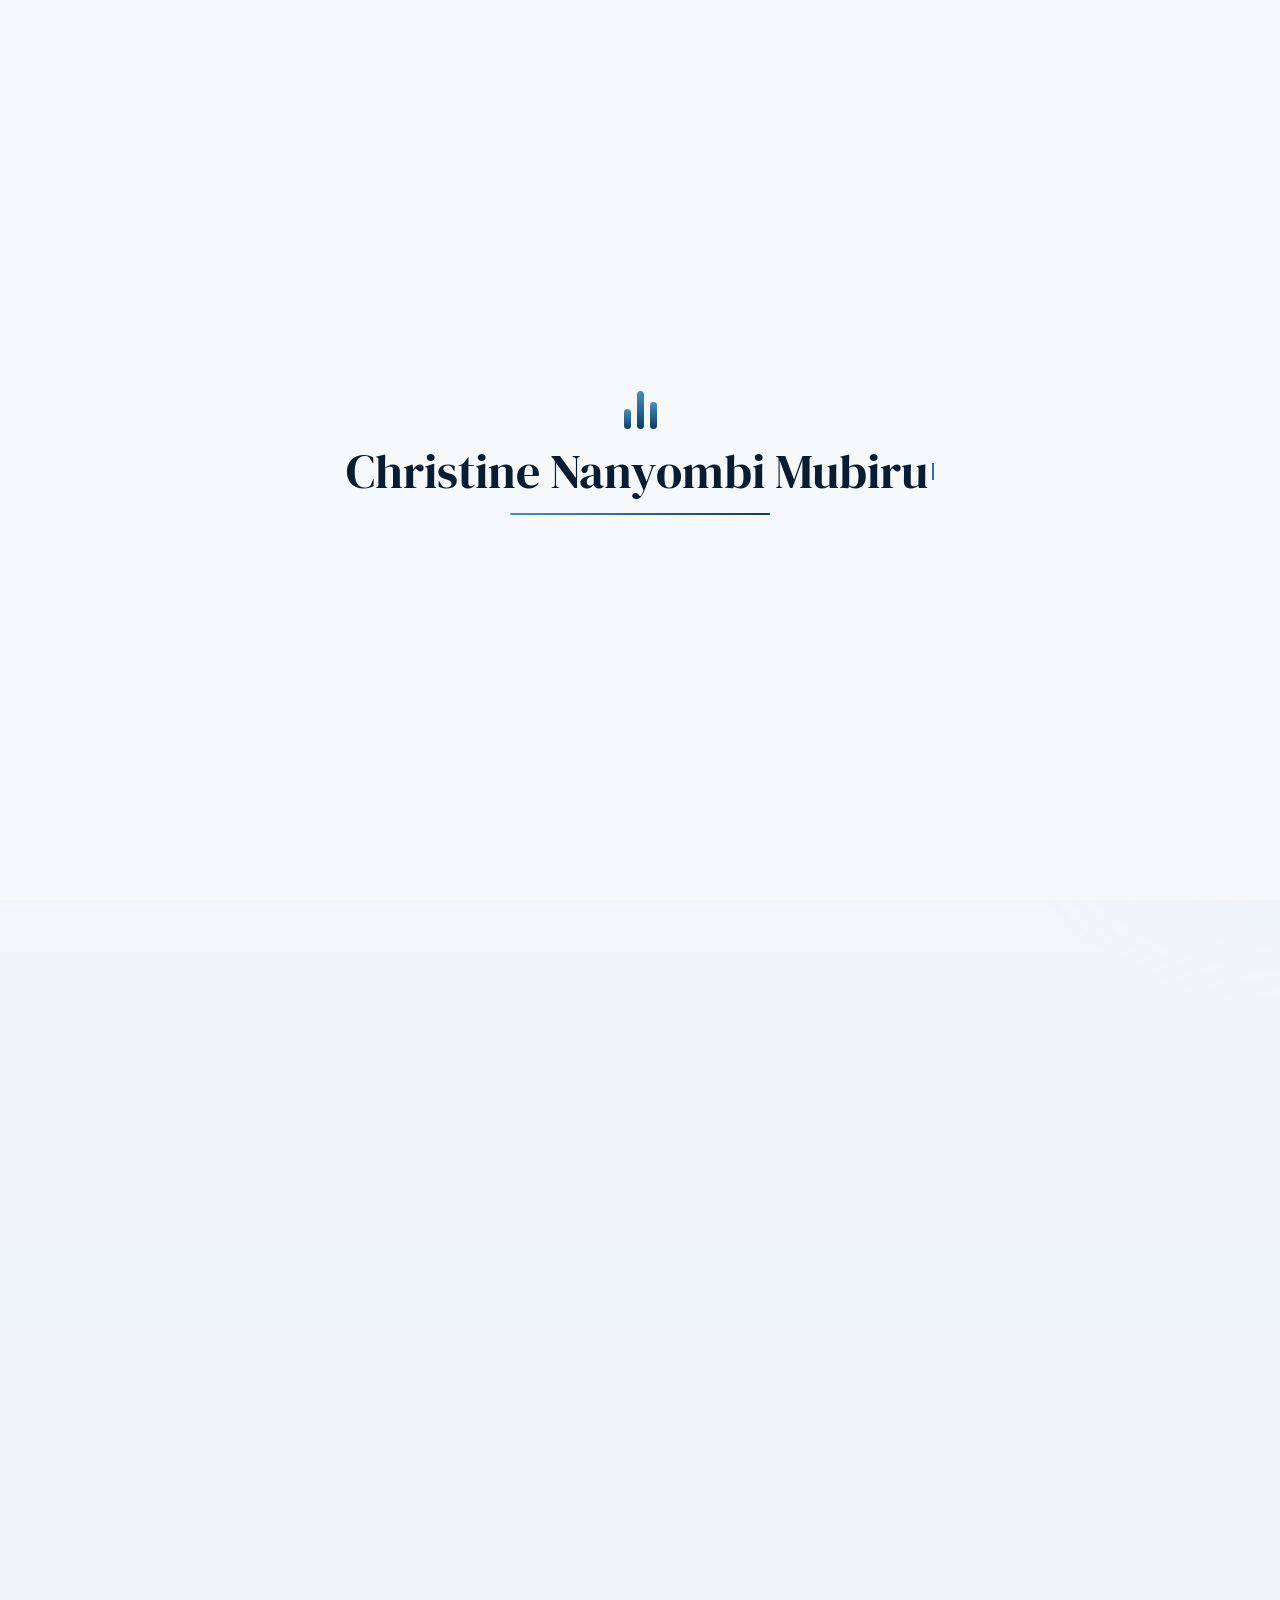
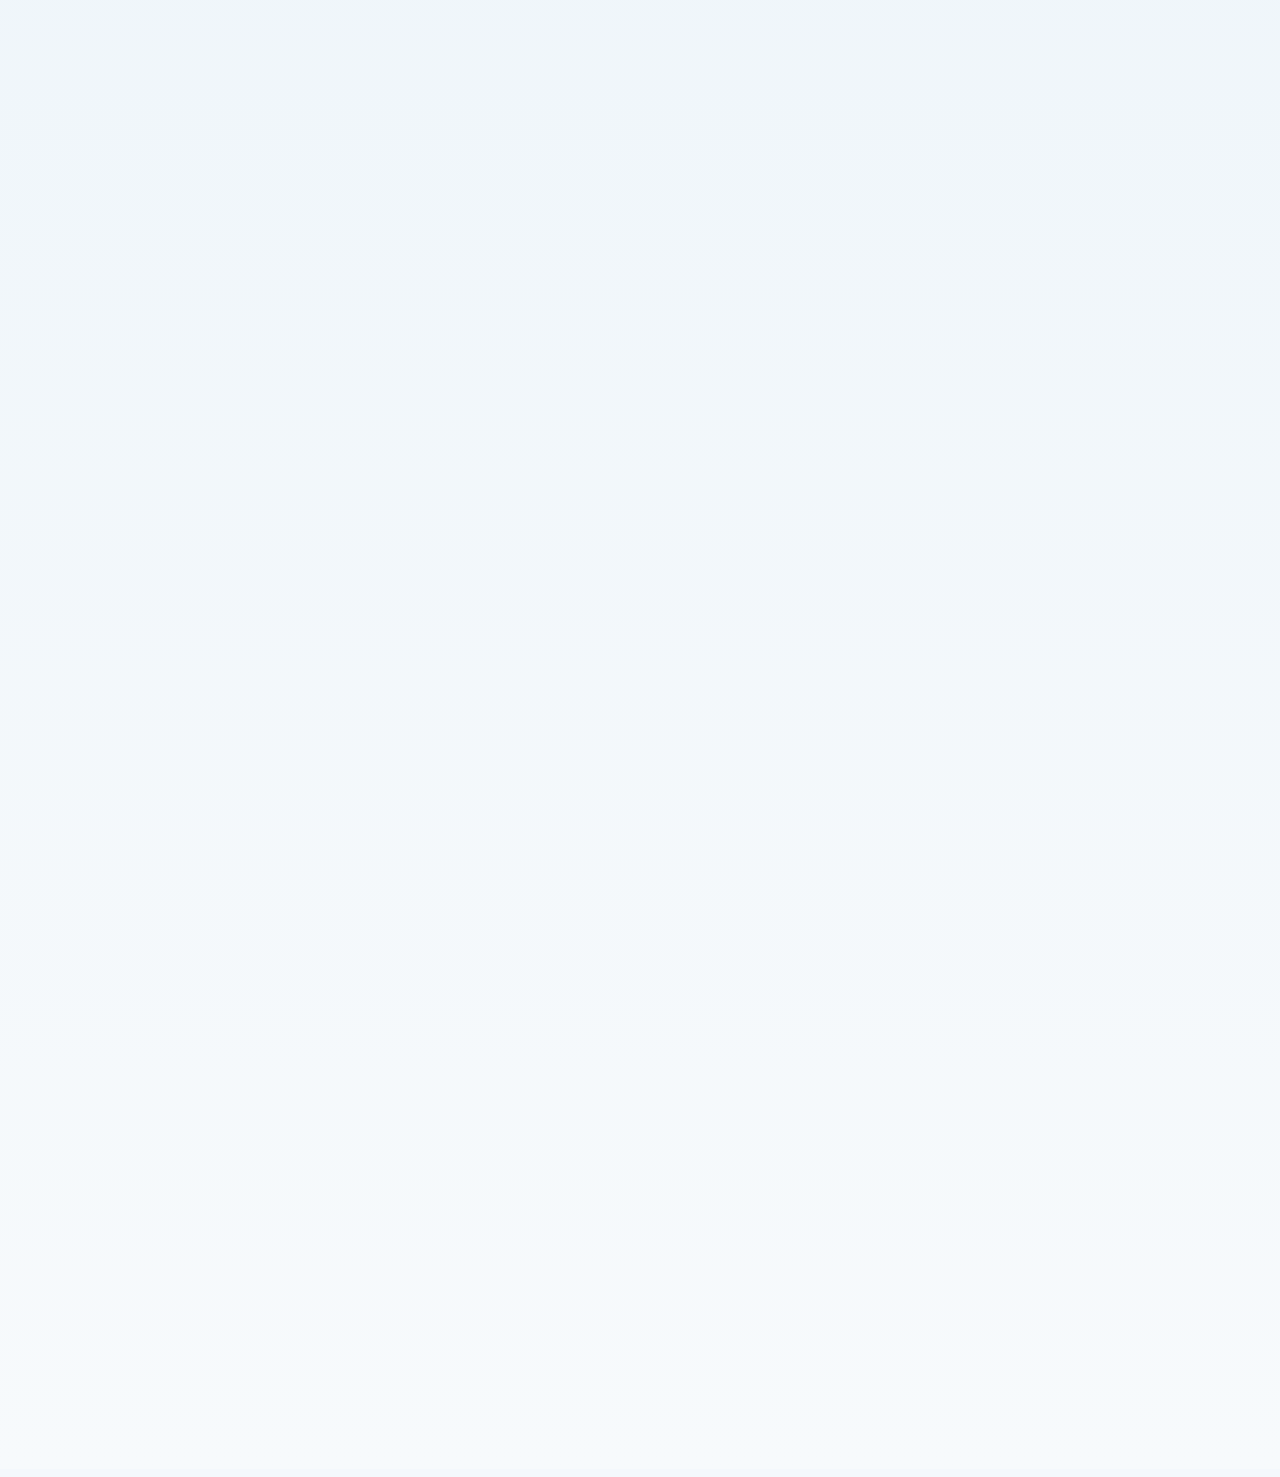
==== index.html @ cd1eda7f "Add complete LinkedIn experience history" ====
<!DOCTYPE html>
<html lang="en">
<head>
  <meta charset="UTF-8" />
  <meta name="viewport" content="width=device-width, initial-scale=1.0, viewport-fit=cover" />
  <meta name="theme-color" content="#f4f8fc" />
  <meta name="description" content="Digital profile for Christine Nanyombi Mubiru, Chief Human Resources Officer at Makerere University Business School." />
  <title>Christine Nanyombi Mubiru</title>
  <link rel="preconnect" href="https://fonts.googleapis.com">
  <link rel="preconnect" href="https://fonts.gstatic.com" crossorigin>
  <link href="https://fonts.googleapis.com/css2?family=DM+Serif+Display&family=Inter:wght@400;500;600;700;800&display=swap" rel="stylesheet">
  <link rel="stylesheet" href="https://cdnjs.cloudflare.com/ajax/libs/font-awesome/6.7.2/css/all.min.css" />
  <link rel="stylesheet" href="styles.css" />
  <link rel="stylesheet" href="footer.css" />
</head>
<body>
  <div id="app-loader" class="app-loader" aria-live="polite" aria-label="Loading Christine's profile">
    <div class="loader-mark" aria-hidden="true"><span></span><span></span><span></span></div>
    <div class="loader-name-row">
      <p id="typed-name" class="loader-name"></p>
      <span class="loader-cursor"></span>
    </div>
    <div class="loader-line"></div>
  </div>

  <div class="ambient ambient-one"></div>
  <div class="ambient ambient-two"></div>

  <main id="main-content" class="profile-shell is-hidden">
    <section class="panel hero-panel reveal">
      <div class="institution-top">
        <img src="Mubs-logo.png" alt="Makerere University Business School logo" class="mubs-logo hero-logo" />
        <div>
          <span>Makerere University Business School</span>
          <small>Human Resource Directorate</small>
        </div>
      </div>

      <div class="photo-box" aria-label="Profile photo placeholder">
        <div class="photo-inner">CNM</div>
      </div>

      <div class="hero-copy">
        <h1>Christine Nanyombi Mubiru</h1>
        <p class="hero-role">Chief Human Resources Officer</p>
        <p class="hero-org">Makerere University Business School · Nakawa, Kampala</p>
      </div>

      <div class="hero-actions" aria-label="Primary profile actions">
        <a class="primary-action" href="tel:+256700806036">
          <i class="fa-solid fa-phone"></i><span>Call</span>
        </a>
        <button class="primary-action save-action" id="save-contact" type="button">
          <i class="fa-solid fa-address-card"></i><span>Save Contact</span>
        </button>
        <a class="primary-action whatsapp-action" href="#" data-whatsapp target="_blank" rel="noopener">
          <i class="fa-brands fa-whatsapp"></i><span>WhatsApp</span>
        </a>
      </div>

      <div class="secondary-actions">
        <a href="#" data-email><i class="fa-regular fa-envelope"></i> Email</a>
        <a href="https://www.linkedin.com/in/christine-nanyombi-mubiru-2118a454/" target="_blank" rel="noopener"><i class="fa-brands fa-linkedin-in"></i> LinkedIn</a>
        <button type="button" data-open-qr><i class="fa-solid fa-qrcode"></i> QR Code</button>
      </div>

      <div class="scroll-tease"><span>Explore profile</span><i class="fa-solid fa-chevron-down"></i></div>
    </section>

    <section class="panel profile-panel reveal">
      <div class="section-head">
        <div><p class="eyebrow">About</p><h2>People-focused leadership with institutional impact.</h2></div>
        <span class="section-index">01</span>
      </div>

      <div class="about-grid">
        <article class="about-card">
          <p class="lead-copy">Christine Nanyombi Mubiru is a senior Human Resources leader at Makerere University Business School, currently serving as Chief Human Resources Officer.</p>
          <p>Her work centres on strategic HR leadership, talent management, institutional transformation, employee experience, employee relations and performance management.</p>
          <div class="focus-line"><span></span><strong>Strategic HR Leadership · Talent Management · Institutional Transformation · Employee Experience</strong></div>
        </article>

        <article class="expertise-card">
          <p class="card-label">Core Expertise</p>
          <div class="expertise-list">
            <span>Strategic HR Leadership</span><span>Talent Management</span><span>Institutional Transformation</span><span>Employee Experience</span><span>Employee Relations</span><span>Performance Management</span>
          </div>
        </article>
      </div>
    </section>

    <section class="panel journey-panel reveal">
      <div class="section-head">
        <div><p class="eyebrow">Career</p><h2>Experience & qualifications.</h2></div>
        <span class="section-index">02</span>
      </div>

      <div class="journey-grid">
        <article class="career-card">
          <div class="career-employer">
            <img src="Mubs-logo.png" alt="MUBS logo" />
            <div><strong>Makerere University Business School</strong><span>Full-time · 22+ years of service</span></div>
          </div>

          <div class="career-item active-role">
            <div class="career-dot"></div>
            <div>
              <span class="career-date">Nov 2023 — Present</span>
              <h3>Head of Human Resources</h3>
              <p>Kampala, Central Region, Uganda · On-site</p>
              <small>Human Resources (HR) · Performance Management · +3 additional skills</small>
            </div>
          </div>

          <div class="career-item">
            <div class="career-dot"></div>
            <div>
              <span class="career-date">Jul 2014 — Jan 2024</span>
              <h3>Assistant Director HR</h3>
              <p>Kampala, Central Region, Uganda</p>
            </div>
          </div>

          <div class="career-item compact-role">
            <div class="career-dot"></div>
            <div>
              <span class="career-date">Jul 2010 — Jun 2014</span>
              <h3>Senior Administrator / HR</h3>
            </div>
          </div>

          <div class="career-item compact-role">
            <div class="career-dot"></div>
            <div>
              <span class="career-date">Jun 2008 — Jun 2010</span>
              <h3>Administrator</h3>
              <p>Kampala, Central Region, Uganda</p>
            </div>
          </div>

          <div class="career-item compact-role">
            <div class="career-dot"></div>
            <div>
              <span class="career-date">Jul 2004 — Jun 2008</span>
              <h3>Administrative Assistant</h3>
              <p>Kampala, Central Region, Uganda</p>
            </div>
          </div>
        </article>

        <article class="qualification-card">
          <div class="mubs-mini-brand"><img src="Mubs-logo.png" alt="MUBS logo" /><span>Academic & Professional Qualifications</span></div>
          <div class="qualification"><i class="fa-solid fa-graduation-cap"></i><div><strong>Master of Business Administration</strong><span>Human Resource Management Major</span></div></div>
          <div class="qualification"><i class="fa-solid fa-graduation-cap"></i><div><strong>Bachelor of Business Administration</strong><span>Business Administration</span></div></div>
          <div class="qualification"><i class="fa-solid fa-certificate"></i><div><strong>Chartered Human Resource Analyst</strong><span>American Academy of Project Management</span></div></div>
        </article>
      </div>
    </section>

    <section class="panel connect-panel reveal">
      <div class="section-head">
        <div><p class="eyebrow">Connect</p><h2>Office, contact & digital presence.</h2></div>
        <span class="section-index">03</span>
      </div>

      <div class="office-grid">
        <article class="office-card">
          <div class="office-title-row">
            <img src="Mubs-logo.png" alt="MUBS logo" class="office-logo" />
            <div><small>Office Location</small><strong>Makerere University Business School</strong><span>Plot 21A, Port Bell Road, Nakawa, Kampala</span></div>
          </div>
          <div class="map-frame">
            <iframe title="Makerere University Business School location" loading="lazy" referrerpolicy="no-referrer-when-downgrade" src="https://www.google.com/maps?q=Makerere%20University%20Business%20School%20Nakawa%20Kampala%20Uganda&output=embed"></iframe>
          </div>
          <a class="map-link" href="https://www.google.com/maps/search/?api=1&query=Makerere+University+Business+School+Nakawa+Kampala+Uganda" target="_blank" rel="noopener"><i class="fa-solid fa-location-dot"></i> Open in Google Maps</a>
        </article>

        <article class="contact-presence-card">
          <a href="tel:+256700806036"><i class="fa-solid fa-phone"></i><div><small>Phone</small><strong>+256 700 806 036</strong></div></a>
          <a href="#" data-email><i class="fa-regular fa-envelope"></i><div><small>Email</small><strong>cnanyombi@mubs.ac.ug</strong></div></a>
          <a href="https://www.linkedin.com/in/christine-nanyombi-mubiru-2118a454/" target="_blank" rel="noopener"><i class="fa-brands fa-linkedin-in"></i><div><small>LinkedIn</small><strong>Christine Nanyombi Mubiru</strong></div></a>
          <a href="https://www.instagram.com/christinenmubiru?igsi=dTNzY3RyOW1jcTY4" target="_blank" rel="noopener"><i class="fa-brands fa-instagram"></i><div><small>Instagram</small><strong>@christinenmubiru</strong></div></a>
          <a href="https://mubs.ac.ug/" target="_blank" rel="noopener"><i class="fa-solid fa-globe"></i><div><small>Website</small><strong>www.mubs.ac.ug</strong></div></a>
        </article>
      </div>

      <button class="qr-card" type="button" data-open-qr>
        <img src="profile-qr.svg" alt="QR code for Christine Nanyombi Mubiru's profile" />
        <div><small>Share this profile</small><strong>Tap to open QR code</strong><span>Let someone scan and open this profile instantly.</span></div>
        <i class="fa-solid fa-expand"></i>
      </button>
    </section>

    <footer class="autominds-footer reveal" aria-label="Made by AutoMinds Africa">
      <a class="autominds-link" href="https://automindsafrica.com" target="_blank" rel="noopener">
        <div class="hr-light-animation" aria-hidden="true">
          <span class="hr-person hr-person-left"><i class="fa-solid fa-user"></i></span>
          <span class="hr-connection hr-connection-left"></span>
          <span class="bulb-wrap"><i class="fa-regular fa-lightbulb"></i><span class="bulb-glow"></span></span>
          <span class="hr-connection hr-connection-right"></span>
          <span class="hr-person hr-person-right"><i class="fa-solid fa-user"></i></span>
        </div>
        <div class="autominds-copy">
          <small>Made by</small>
          <strong><span>AutoMinds</span> <span>Africa</span></strong>
        </div>
      </a>
    </footer>
  </main>

  <nav class="sticky-action-dock" aria-label="Quick contact actions">
    <a href="tel:+256700806036"><i class="fa-solid fa-phone"></i><span>Call</span></a>
    <button id="sticky-save" type="button"><i class="fa-solid fa-address-card"></i><span>Save</span></button>
    <a class="sticky-whatsapp" href="#" data-whatsapp target="_blank" rel="noopener"><i class="fa-brands fa-whatsapp"></i><span>WhatsApp</span></a>
  </nav>

  <div class="qr-modal" id="qr-modal" aria-hidden="true" role="dialog" aria-modal="true" aria-labelledby="qr-title">
    <button class="qr-backdrop" data-close-qr aria-label="Close QR code"></button>
    <div class="qr-dialog">
      <button class="qr-close" type="button" data-close-qr aria-label="Close"><i class="fa-solid fa-xmark"></i></button>
      <img src="Mubs-logo.png" alt="MUBS logo" class="qr-logo" />
      <p class="eyebrow">Scan Profile</p>
      <h2 id="qr-title">Christine Nanyombi Mubiru</h2>
      <div class="qr-large"><img src="profile-qr.svg" alt="QR code linking to Christine Nanyombi Mubiru's digital profile" /></div>
      <p class="qr-note">Scan with a phone camera to open this digital profile.</p>
    </div>
  </div>

  <script src="script.js"></script>
</body>
</html>
---- styles.css ----
:root{
  --navy-950:#081d31;
  --navy-900:#0b2944;
  --navy-800:#113b60;
  --navy-700:#18517e;
  --blue-600:#2478b5;
  --blue-500:#3f91ca;
  --blue-200:#cfe6f5;
  --blue-100:#e9f4fb;
  --blue-50:#f5faff;
  --ink:#10283e;
  --muted:#63798c;
  --white:#fff;
  --line:#d9e5ee;
  --line-strong:#c6d7e3;
  --green:#1ea96a;
  --shadow:0 18px 55px rgba(15,54,82,.10);
  --shadow-soft:0 10px 28px rgba(15,54,82,.08);
  --radius-xl:28px;
  --radius-lg:22px;
  --radius-md:16px;
}
*{box-sizing:border-box}
html{scroll-behavior:smooth}
body{margin:0;min-height:100vh;overflow-x:hidden;font-family:Inter,system-ui,-apple-system,BlinkMacSystemFont,"Segoe UI",sans-serif;color:var(--ink);background:linear-gradient(180deg,#f4f8fc 0%,#eef5fa 42%,#f7fafc 100%)}
a{color:inherit}button{font:inherit}button,a{-webkit-tap-highlight-color:transparent}
.ambient{position:fixed;pointer-events:none;border-radius:50%;filter:blur(80px);opacity:.42;z-index:0}.ambient-one{width:300px;height:300px;background:#bfdcf1;left:-160px;top:5vh}.ambient-two{width:350px;height:350px;background:#d3e9f7;right:-190px;top:55vh}
.profile-shell{position:relative;z-index:1;width:min(100%,960px);margin:0 auto;padding:12px 14px 105px;transition:opacity .45s ease,transform .45s ease}.profile-shell.is-hidden{opacity:0;visibility:hidden;transform:translateY(8px)}
.panel{position:relative;margin:0 0 18px;padding:24px;border:1px solid var(--line);border-radius:var(--radius-xl);background:rgba(255,255,255,.96);box-shadow:var(--shadow);overflow:hidden}.panel::before{content:"";position:absolute;inset:0 0 auto 0;height:3px;background:linear-gradient(90deg,transparent,var(--blue-500),transparent);opacity:.78}
.hero-panel{padding-top:18px;text-align:center}.institution-top{display:inline-flex;align-items:center;gap:10px;padding:7px 12px 7px 8px;border:1px solid var(--line);border-radius:999px;background:#fff;box-shadow:var(--shadow-soft);text-align:left}.hero-logo{width:36px;height:36px;object-fit:contain}.institution-top div{display:flex;flex-direction:column}.institution-top span{font-weight:800;font-size:.74rem;color:var(--navy-900)}.institution-top small{margin-top:1px;color:var(--muted);font-size:.66rem}
.photo-box{width:142px;height:142px;margin:16px auto 0;padding:5px;border:1px solid var(--line-strong);border-radius:24px;background:linear-gradient(145deg,#e5f2fa,#fff 55%,#c8e1f1);box-shadow:0 16px 40px rgba(34,93,132,.12)}.photo-inner{width:100%;height:100%;display:grid;place-items:center;border:1px solid #fff;border-radius:19px;background:linear-gradient(145deg,#f9fcfe,#e9f4fb);font-family:"DM Serif Display",Georgia,serif;font-size:2.45rem;color:var(--navy-800);letter-spacing:.08em}
.hero-copy{max-width:720px;margin:14px auto 0}.hero-copy h1{margin:0;font-family:"DM Serif Display",Georgia,serif;font-weight:400;font-size:clamp(2.05rem,7vw,3.65rem);line-height:1.02;color:var(--navy-950)}.hero-role{margin:10px 0 3px;font-weight:800;font-size:clamp(1rem,3vw,1.25rem);color:var(--navy-800)}.hero-org{margin:0;color:var(--muted);font-size:.9rem;line-height:1.45}
.hero-actions{width:min(100%,650px);display:grid;grid-template-columns:repeat(3,1fr);gap:9px;margin:17px auto 0}.primary-action{min-height:58px;display:flex;align-items:center;justify-content:center;gap:8px;padding:10px;border:1px solid var(--line);border-radius:16px;background:#fff;color:var(--navy-900);text-decoration:none;font-weight:800;font-size:.78rem;box-shadow:var(--shadow-soft);cursor:pointer;transition:.2s ease}.primary-action i{font-size:1rem}.primary-action:hover{transform:translateY(-2px);border-color:#a9c9dd}.save-action{border-color:transparent;background:linear-gradient(145deg,var(--navy-800),var(--navy-700));color:#fff}.whatsapp-action{border-color:transparent;background:linear-gradient(145deg,#29b875,#15945b);color:#fff}
.secondary-actions{display:flex;justify-content:center;align-items:center;gap:7px;flex-wrap:wrap;margin-top:10px}.secondary-actions a,.secondary-actions button{border:0;background:transparent;color:var(--navy-700);padding:7px 9px;text-decoration:none;font-size:.75rem;font-weight:700;cursor:pointer}.secondary-actions i{margin-right:5px}.scroll-tease{display:flex;align-items:center;justify-content:center;gap:7px;margin-top:9px;color:#8194a4;font-size:.67rem;font-weight:700;text-transform:uppercase;letter-spacing:.12em}.scroll-tease i{font-size:.65rem;animation:bounce 1.7s ease-in-out infinite}
.section-head{display:flex;justify-content:space-between;align-items:flex-start;gap:16px;margin-bottom:16px}.eyebrow,.card-label{margin:0;text-transform:uppercase;letter-spacing:.15em;font-size:.66rem;font-weight:800;color:var(--blue-600)}.section-head h2{max-width:650px;margin:5px 0 0;font-family:"DM Serif Display",Georgia,serif;font-size:clamp(1.75rem,5vw,2.6rem);font-weight:400;line-height:1.05;color:var(--navy-950)}.section-index{font-family:"DM Serif Display",Georgia,serif;font-size:2.2rem;line-height:1;color:#d8e7f1}
.about-grid,.journey-grid,.office-grid{display:grid;grid-template-columns:1.16fr .84fr;gap:13px}.about-card,.expertise-card,.career-card,.qualification-card,.office-card,.contact-presence-card,.qr-card{border:1px solid var(--line);border-radius:var(--radius-lg);background:#fff;box-shadow:var(--shadow-soft)}.about-card,.expertise-card,.career-card,.qualification-card,.office-card,.contact-presence-card{padding:19px}.about-card p{margin:0 0 11px;color:var(--muted);font-size:.9rem;line-height:1.62}.about-card .lead-copy{font-weight:650;color:var(--navy-900);font-size:.98rem}.focus-line{display:grid;grid-template-columns:4px 1fr;gap:11px;margin-top:15px;padding:12px 13px;border:1px solid #d7e8f3;border-radius:14px;background:var(--blue-50)}.focus-line span{border-radius:999px;background:linear-gradient(var(--blue-500),var(--navy-700))}.focus-line strong{font-size:.76rem;line-height:1.45;color:var(--navy-800)}
.expertise-list{display:grid;grid-template-columns:repeat(2,1fr);gap:8px;margin-top:12px}.expertise-list span{min-height:52px;display:flex;align-items:center;padding:10px 11px;border:1px solid #dbe9f2;border-radius:14px;background:var(--blue-50);color:var(--navy-800);font-size:.75rem;font-weight:750;line-height:1.3}
.career-item{position:relative;display:grid;grid-template-columns:28px 1fr;gap:11px;padding-bottom:20px}.career-item:last-child{padding-bottom:0}.career-item:not(:last-child)::after{content:"";position:absolute;left:13px;top:25px;bottom:3px;width:2px;background:#d8e7f1}.career-dot{width:28px;height:28px;border:7px solid var(--blue-100);border-radius:50%;background:var(--blue-600);box-shadow:0 0 0 1px #c9dce9}.active-role .career-dot{background:var(--navy-800)}.career-date{display:block;margin:1px 0 5px;color:var(--blue-600);font-size:.7rem;font-weight:800;text-transform:uppercase;letter-spacing:.07em}.career-item h3{margin:0 0 4px;color:var(--navy-950);font-size:1rem}.career-item p{margin:0 0 5px;color:var(--navy-700);font-size:.82rem;font-weight:650}.career-item small{display:block;color:var(--muted);font-size:.76rem;line-height:1.45}
.mubs-mini-brand{display:flex;align-items:center;gap:9px;padding-bottom:12px;margin-bottom:11px;border-bottom:1px solid var(--line)}.mubs-mini-brand img{width:42px;height:42px;object-fit:contain}.mubs-mini-brand span{color:var(--navy-900);font-size:.76rem;font-weight:800;line-height:1.35}.qualification{display:grid;grid-template-columns:34px 1fr;gap:10px;align-items:start;padding:10px 0;border-bottom:1px solid var(--line)}.qualification:last-child{border-bottom:0;padding-bottom:0}.qualification i{width:34px;height:34px;display:grid;place-items:center;border-radius:11px;background:var(--blue-100);color:var(--blue-600)}.qualification strong{display:block;color:var(--navy-900);font-size:.78rem;line-height:1.3}.qualification span{display:block;margin-top:3px;color:var(--muted);font-size:.71rem;line-height:1.35}
.office-grid{grid-template-columns:1.2fr .8fr}.office-title-row{display:grid;grid-template-columns:55px 1fr;gap:12px;align-items:center;margin-bottom:12px}.office-logo{width:55px;height:55px;object-fit:contain}.office-title-row div{display:flex;flex-direction:column}.office-title-row small{color:var(--blue-600);font-size:.66rem;font-weight:800;text-transform:uppercase;letter-spacing:.1em}.office-title-row strong{margin-top:3px;color:var(--navy-950);font-size:.88rem}.office-title-row span{margin-top:3px;color:var(--muted);font-size:.73rem;line-height:1.35}.map-frame{height:190px;border:1px solid var(--line);border-radius:16px;overflow:hidden;background:#edf4f8}.map-frame iframe{width:100%;height:100%;border:0}.map-link{display:inline-flex;align-items:center;gap:7px;margin-top:10px;color:var(--navy-700);text-decoration:none;font-size:.75rem;font-weight:800}
.contact-presence-card{display:grid;align-content:start;padding-top:10px;padding-bottom:10px}.contact-presence-card a{display:grid;grid-template-columns:36px 1fr;gap:10px;align-items:center;padding:10px 0;border-bottom:1px solid var(--line);text-decoration:none}.contact-presence-card a:last-child{border-bottom:0}.contact-presence-card i{width:36px;height:36px;display:grid;place-items:center;border-radius:11px;background:var(--blue-100);color:var(--navy-700)}.contact-presence-card small{display:block;color:var(--muted);font-size:.64rem}.contact-presence-card strong{display:block;margin-top:2px;color:var(--navy-900);font-size:.75rem;overflow-wrap:anywhere}
.qr-card{width:100%;display:grid;grid-template-columns:64px 1fr 32px;gap:13px;align-items:center;margin-top:13px;padding:13px 15px;text-align:left;cursor:pointer;color:var(--ink)}.qr-card img{width:64px;height:64px;padding:5px;border:1px solid var(--line);border-radius:12px;background:#fff}.qr-card div{display:flex;flex-direction:column}.qr-card small{color:var(--blue-600);font-size:.64rem;font-weight:800;text-transform:uppercase;letter-spacing:.1em}.qr-card strong{margin-top:3px;color:var(--navy-950);font-size:.9rem}.qr-card span{margin-top:2px;color:var(--muted);font-size:.72rem}.qr-card>i{color:var(--blue-600)}
.profile-footer{display:flex;justify-content:space-between;align-items:flex-end;gap:16px;margin-top:16px;padding-top:15px;border-top:1px solid var(--line)}.footer-person{display:flex;flex-direction:column}.footer-person strong{font-size:.82rem;color:var(--navy-950)}.footer-person span{margin-top:3px;color:var(--muted);font-size:.7rem}.profile-footer a{text-decoration:none;color:var(--navy-700);font-size:.72rem;font-weight:800}
.sticky-action-dock{position:fixed;z-index:50;left:50%;bottom:max(10px,env(safe-area-inset-bottom));transform:translateX(-50%);width:min(calc(100% - 26px),500px);display:grid;grid-template-columns:repeat(3,1fr);gap:6px;padding:6px;border:1px solid rgba(181,203,219,.9);border-radius:20px;background:rgba(255,255,255,.94);box-shadow:0 14px 44px rgba(9,40,63,.18);backdrop-filter:blur(18px);opacity:0;pointer-events:none;transition:opacity .25s ease,transform .25s ease}.page-ready .sticky-action-dock{opacity:1;pointer-events:auto}.sticky-action-dock a,.sticky-action-dock button{min-height:54px;display:flex;align-items:center;justify-content:center;gap:7px;border:0;border-radius:14px;background:#f2f7fa;color:var(--navy-900);text-decoration:none;font-weight:800;font-size:.74rem;cursor:pointer}.sticky-action-dock button{background:linear-gradient(145deg,var(--navy-800),var(--navy-700));color:#fff}.sticky-action-dock .sticky-whatsapp{background:linear-gradient(145deg,#2aba79,#16965d);color:#fff}.sticky-action-dock i{font-size:1rem}
.qr-modal{position:fixed;z-index:100;inset:0;display:grid;place-items:center;padding:18px;opacity:0;visibility:hidden;transition:.22s ease}.qr-modal.open{opacity:1;visibility:visible}.qr-backdrop{position:absolute;inset:0;border:0;background:rgba(4,20,33,.66);backdrop-filter:blur(8px)}.qr-dialog{position:relative;z-index:1;width:min(100%,380px);padding:22px;border:1px solid #d5e2eb;border-radius:26px;background:#fff;box-shadow:0 24px 80px rgba(4,24,39,.26);text-align:center}.qr-close{position:absolute;right:12px;top:12px;width:36px;height:36px;border:1px solid var(--line);border-radius:50%;background:#fff;color:var(--navy-900);cursor:pointer}.qr-logo{width:55px;height:55px;object-fit:contain;margin-bottom:8px}.qr-dialog h2{margin:6px 0 13px;font-family:"DM Serif Display",Georgia,serif;font-size:1.8rem;font-weight:400;color:var(--navy-950)}.qr-large{width:min(78vw,260px);height:min(78vw,260px);margin:0 auto;padding:12px;border:1px solid var(--line);border-radius:20px;background:#fff}.qr-large img{width:100%;height:100%;display:block}.qr-note{margin:12px 0 0;color:var(--muted);font-size:.76rem}.modal-lock{overflow:hidden}
.app-loader{position:fixed;z-index:200;inset:0;display:flex;flex-direction:column;align-items:center;justify-content:center;padding:24px;background:#f6f9fc;transition:opacity .5s ease,visibility .5s ease}.app-loader.fade-out{opacity:0;visibility:hidden}.loader-mark{height:44px;display:flex;align-items:flex-end;gap:6px;margin-bottom:17px}.loader-mark span{width:7px;border-radius:999px;background:linear-gradient(var(--blue-500),var(--navy-800));animation:pulsebar 1.05s ease-in-out infinite}.loader-mark span:nth-child(1){height:20px}.loader-mark span:nth-child(2){height:38px;animation-delay:.14s}.loader-mark span:nth-child(3){height:27px;animation-delay:.28s}.loader-name-row{display:flex;justify-content:center;align-items:center;max-width:92vw}.loader-name{margin:0;font-family:"DM Serif Display",Georgia,serif;font-size:clamp(1.85rem,7vw,3rem);color:var(--navy-950);text-align:center;line-height:1.05}.loader-cursor{width:2px;height:1.05em;margin-left:4px;background:var(--blue-600);animation:blink .8s steps(1) infinite}.loader-line{width:0;height:2px;margin-top:16px;border-radius:999px;background:linear-gradient(90deg,var(--blue-500),var(--navy-800));transition:width .45s ease}.loader-line.ready{width:min(260px,60vw)}
.reveal{opacity:0;transform:translateY(14px);transition:opacity .5s ease,transform .5s ease}.reveal.visible{opacity:1;transform:none}
@keyframes blink{50%{opacity:0}}@keyframes pulsebar{0%,100%{transform:scaleY(.72);opacity:.62}50%{transform:scaleY(1.05);opacity:1}}@keyframes bounce{0%,100%{transform:translateY(0)}50%{transform:translateY(4px)}}
@media(max-width:760px){
  .profile-shell{padding:8px 10px 98px}.panel{padding:19px 16px;margin-bottom:14px;border-radius:23px}.hero-panel{padding-top:14px}.institution-top{max-width:100%;padding-right:10px}.institution-top span{font-size:.68rem}.photo-box{width:126px;height:126px;margin-top:13px}.photo-inner{font-size:2.15rem}.hero-copy{margin-top:12px}.hero-copy h1{font-size:clamp(2rem,10vw,2.85rem)}.hero-role{margin-top:8px}.hero-actions{margin-top:14px;gap:7px}.primary-action{min-height:55px;padding:8px 5px;font-size:.7rem;flex-direction:column;gap:4px}.primary-action i{font-size:1rem}.secondary-actions{margin-top:7px}.secondary-actions a,.secondary-actions button{padding:6px 7px;font-size:.68rem}.scroll-tease{margin-top:5px}.section-head{margin-bottom:13px}.section-head h2{font-size:1.85rem}.section-index{font-size:1.9rem}.about-grid,.journey-grid,.office-grid{grid-template-columns:1fr}.about-card,.expertise-card,.career-card,.qualification-card,.office-card,.contact-presence-card{padding:16px}.expertise-list{grid-template-columns:repeat(2,1fr)}.expertise-list span{min-height:48px;font-size:.71rem}.office-grid{gap:10px}.map-frame{height:175px}.contact-presence-card{grid-template-columns:1fr 1fr;gap:0 12px}.contact-presence-card a:nth-child(odd){border-right:1px solid var(--line);padding-right:10px}.contact-presence-card a{grid-template-columns:31px 1fr}.contact-presence-card i{width:31px;height:31px}.contact-presence-card strong{font-size:.69rem}.qr-card{grid-template-columns:56px 1fr 24px;padding:11px}.qr-card img{width:56px;height:56px}.qr-card span{display:none}.profile-footer{align-items:flex-start;flex-direction:column;gap:8px}.sticky-action-dock{width:calc(100% - 20px)}
}
@media(max-width:420px){.expertise-list{grid-template-columns:1fr 1fr}.institution-top small{display:none}.contact-presence-card{grid-template-columns:1fr}.contact-presence-card a:nth-child(odd){border-right:0;padding-right:0}.profile-footer span{max-width:290px}}
@media(prefers-reduced-motion:reduce){*,*::before,*::after{scroll-behavior:auto!important;animation-duration:.01ms!important;animation-iteration-count:1!important;transition-duration:.01ms!important}}
---- footer.css ----
.autominds-footer{
  position:relative;
  margin:8px 0 0;
  padding:22px 16px 4px;
  text-align:center;
}
.autominds-footer::before{
  content:"";
  position:absolute;
  top:0;
  left:8%;
  right:8%;
  height:1px;
  background:linear-gradient(90deg,transparent,rgba(24,81,126,.24),transparent);
}
.autominds-link{
  display:inline-flex;
  flex-direction:column;
  align-items:center;
  gap:8px;
  text-decoration:none;
  color:var(--navy-900);
  padding:8px 18px 12px;
  border-radius:20px;
  transition:transform .2s ease;
}
.autominds-link:hover{transform:translateY(-2px)}
.hr-light-animation{
  position:relative;
  display:grid;
  grid-template-columns:34px 42px 54px 42px 34px;
  align-items:center;
  justify-content:center;
  min-height:58px;
}
.hr-person{
  width:32px;
  height:32px;
  display:grid;
  place-items:center;
  border:1px solid #d3e2ec;
  border-radius:50%;
  background:#f8fbfd;
  color:#7890a2;
  font-size:.72rem;
  animation:hrPersonPulse 4.6s ease-in-out infinite;
}
.hr-person-right{animation-delay:.18s}
.hr-connection{
  height:2px;
  transform:scaleX(0);
  background:linear-gradient(90deg,#8fb2c9,#2b78ad);
  box-shadow:0 0 8px rgba(47,132,188,.16);
  animation:hrConnection 4.6s ease-in-out infinite;
}
.hr-connection-left{transform-origin:right center}
.hr-connection-right{transform-origin:left center;animation-delay:.12s}
.bulb-wrap{
  position:relative;
  width:54px;
  height:54px;
  display:grid;
  place-items:center;
  color:#748a9a;
}
.bulb-wrap>i{
  position:relative;
  z-index:2;
  font-size:2rem;
  animation:bulbIgnite 4.6s ease-in-out infinite;
}
.bulb-glow{
  position:absolute;
  inset:8px;
  border-radius:50%;
  background:radial-gradient(circle,rgba(255,213,92,.58) 0%,rgba(255,213,92,.18) 45%,transparent 72%);
  opacity:0;
  transform:scale(.45);
  animation:bulbGlow 4.6s ease-in-out infinite;
}
.autominds-copy{display:flex;flex-direction:column;align-items:center}
.autominds-copy small{
  color:#8395a4;
  font-size:.62rem;
  font-weight:700;
  text-transform:uppercase;
  letter-spacing:.18em;
}
.autominds-copy strong{
  margin-top:3px;
  font-size:.86rem;
  letter-spacing:.02em;
  color:#8798a6;
}
.autominds-copy strong span:first-child{
  animation:brandLightOne 4.6s ease-in-out infinite;
}
.autominds-copy strong span:last-child{
  animation:brandLightTwo 4.6s ease-in-out infinite;
}
@keyframes hrPersonPulse{
  0%,14%,100%{color:#8496a4;border-color:#d3e2ec;background:#f8fbfd;transform:scale(1)}
  20%,32%{color:#1f6e9f;border-color:#acd0e7;background:#eef8fd;transform:scale(1.06)}
  45%,92%{color:#54758d;transform:scale(1)}
}
@keyframes hrConnection{
  0%,20%,100%{transform:scaleX(0);opacity:.15}
  29%,56%{transform:scaleX(1);opacity:1}
  68%,96%{transform:scaleX(0);opacity:.15}
}
@keyframes bulbIgnite{
  0%,32%,100%{color:#7d909d;text-shadow:none;transform:scale(1)}
  40%,64%{color:#f3b61f;text-shadow:0 0 8px rgba(243,182,31,.5),0 0 18px rgba(243,182,31,.22);transform:scale(1.08)}
  74%,94%{color:#c6901d;text-shadow:0 0 8px rgba(243,182,31,.28);transform:scale(1)}
}
@keyframes bulbGlow{
  0%,34%,100%{opacity:0;transform:scale(.45)}
  43%,62%{opacity:1;transform:scale(1.35)}
  76%,94%{opacity:.32;transform:scale(.9)}
}
@keyframes brandLightOne{
  0%,48%,100%{color:#8798a6;text-shadow:none}
  56%,88%{color:#124d76;text-shadow:0 0 10px rgba(63,145,202,.16)}
}
@keyframes brandLightTwo{
  0%,58%,100%{color:#8798a6;text-shadow:none}
  66%,88%{color:#2478b5;text-shadow:0 0 10px rgba(63,145,202,.22)}
}
@media(max-width:760px){
  .autominds-footer{padding-top:18px;margin-top:2px}
  .hr-light-animation{grid-template-columns:30px 34px 48px 34px 30px;min-height:52px}
  .hr-person{width:29px;height:29px}
  .bulb-wrap{width:48px;height:48px}
  .bulb-wrap>i{font-size:1.75rem}
}
@media(prefers-reduced-motion:reduce){
  .hr-person,.hr-connection,.bulb-wrap>i,.bulb-glow,.autominds-copy strong span{animation:none!important}
  .bulb-wrap>i{color:#f3b61f}
  .autominds-copy strong span:first-child{color:#124d76}
  .autominds-copy strong span:last-child{color:#2478b5}
}
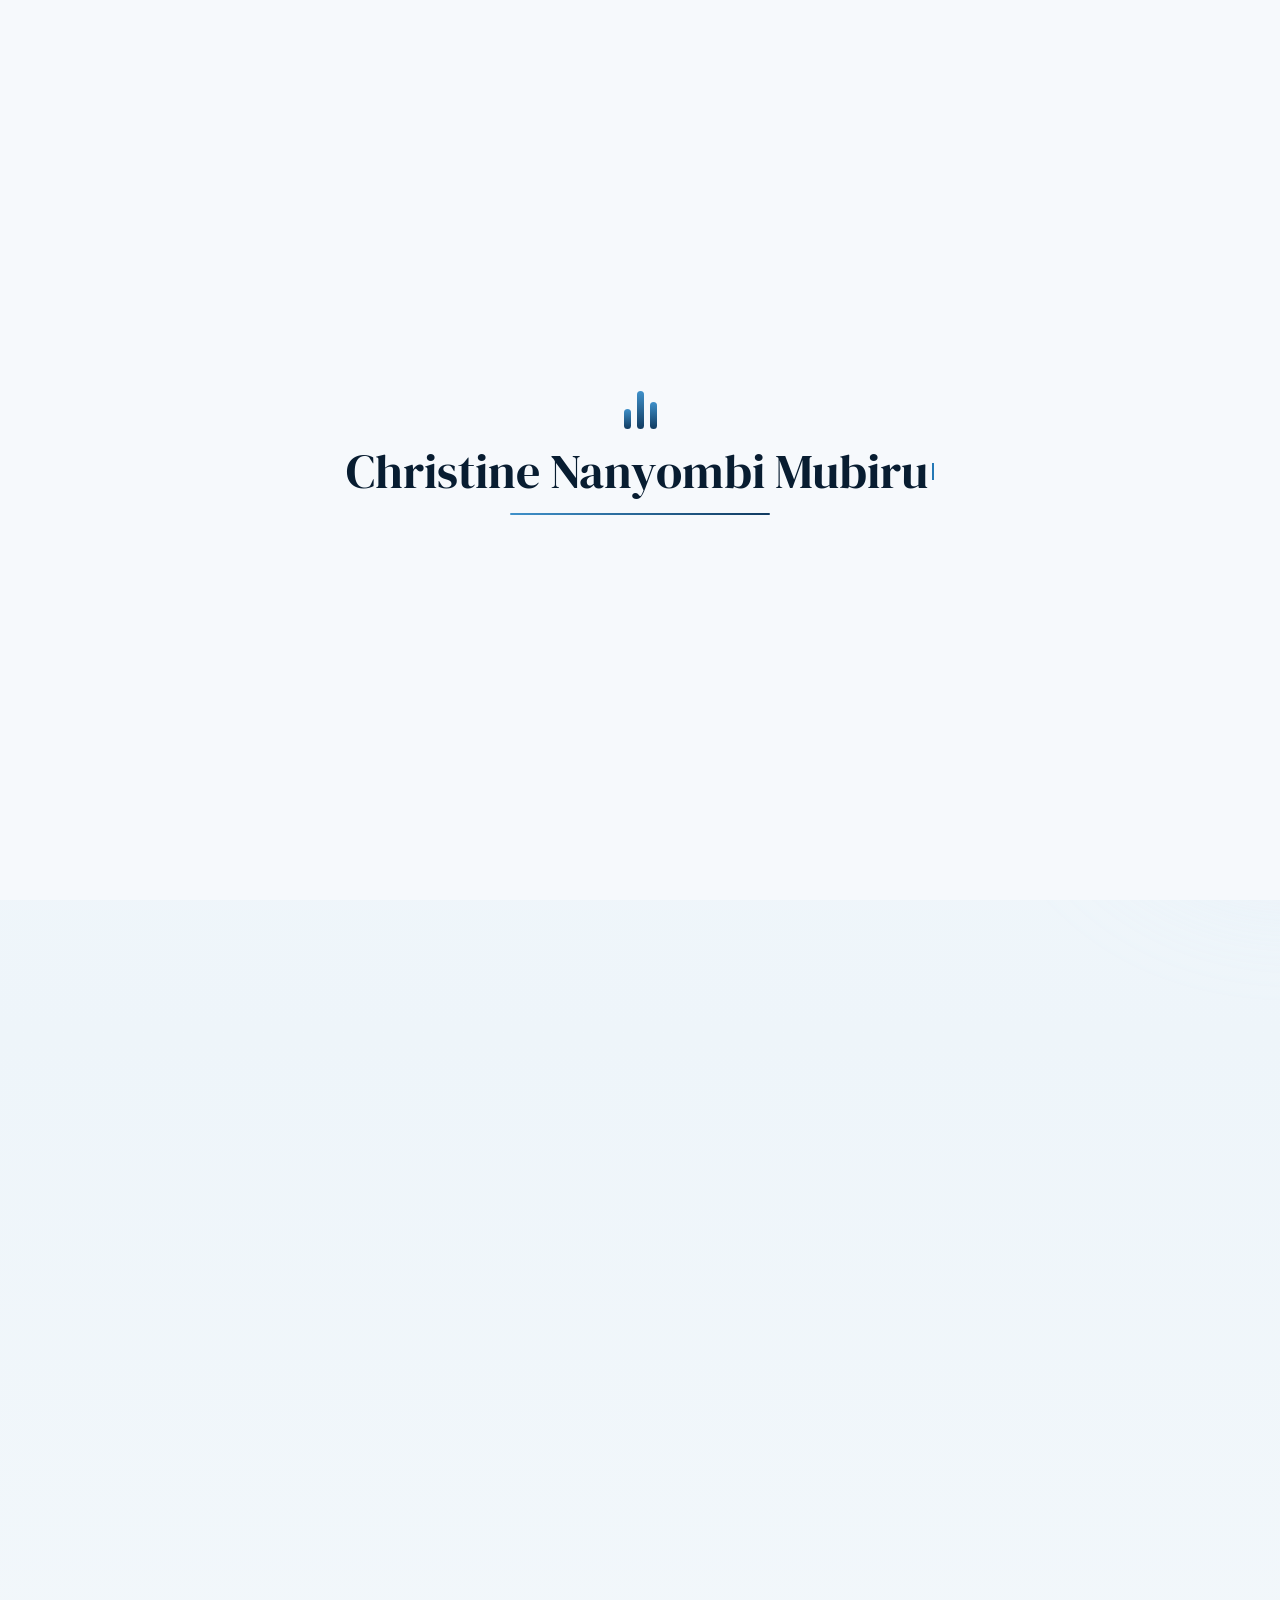
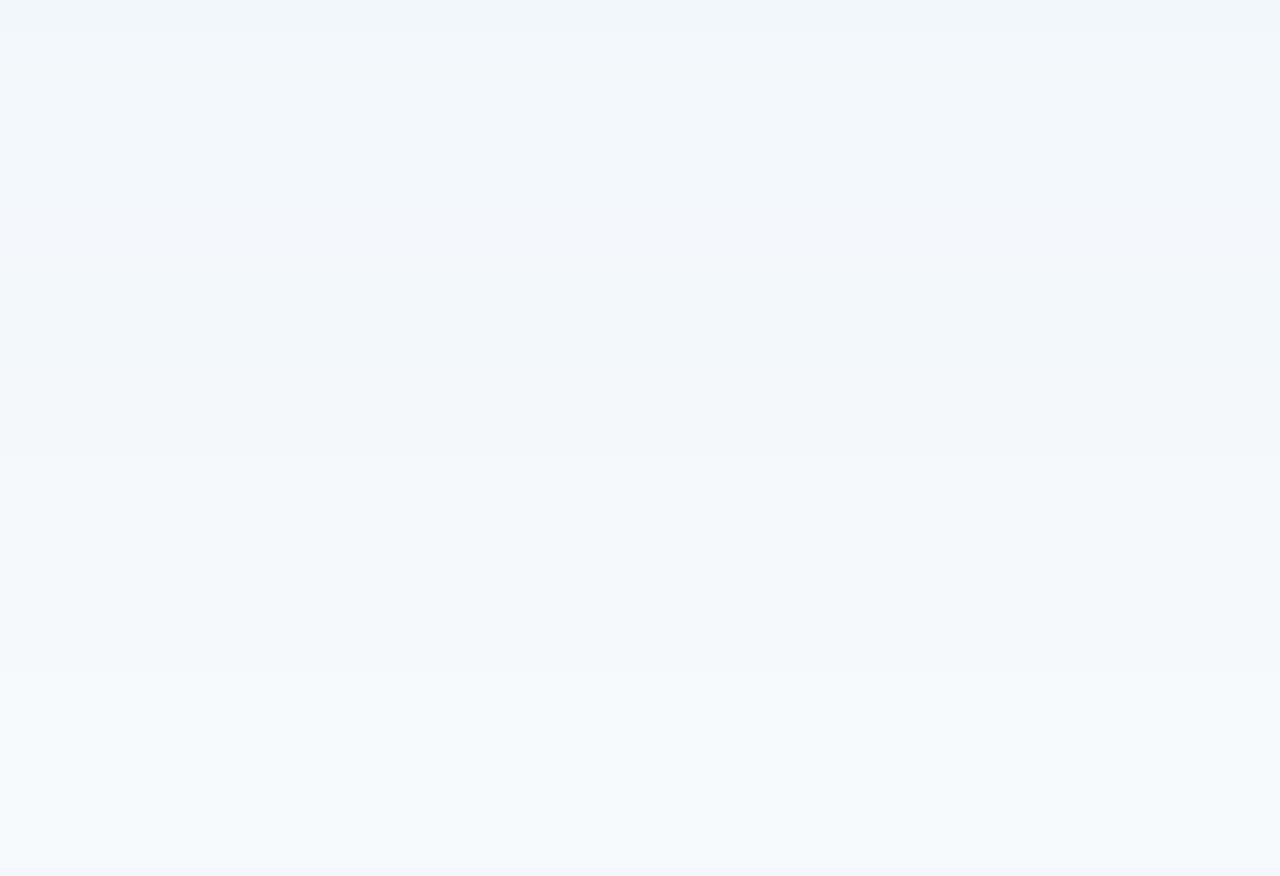
==== commit 77632384: "Load compact experience styling" ====
--- a/index.html
+++ b/index.html
@@ -11,6 +11,7 @@
   <link href="https://fonts.googleapis.com/css2?family=DM+Serif+Display&family=Inter:wght@400;500;600;700;800&display=swap" rel="stylesheet">
   <link rel="stylesheet" href="https://cdnjs.cloudflare.com/ajax/libs/font-awesome/6.7.2/css/all.min.css" />
   <link rel="stylesheet" href="styles.css" />
+  <link rel="stylesheet" href="experience.css" />
   <link rel="stylesheet" href="footer.css" />
 </head>
 <body>
--- a/experience.css
+++ b/experience.css
@@ -0,0 +1,10 @@
+.career-employer{display:flex;align-items:center;gap:10px;margin-bottom:16px;padding:0 0 14px;border-bottom:1px solid var(--line)}
+.career-employer img{width:44px;height:44px;object-fit:contain;flex:0 0 auto}
+.career-employer div{display:flex;flex-direction:column;min-width:0}
+.career-employer strong{color:var(--navy-950);font-size:.84rem;line-height:1.3}
+.career-employer span{margin-top:3px;color:var(--muted);font-size:.7rem;font-weight:600}
+.career-item.compact-role{padding-bottom:14px}
+.career-item.compact-role .career-date{margin-bottom:3px}
+.career-item.compact-role h3{font-size:.92rem;margin-bottom:2px}
+.career-item.compact-role p{margin-bottom:0;font-size:.73rem;font-weight:550;color:var(--muted)}
+@media(max-width:760px){.career-employer{margin-bottom:13px;padding-bottom:11px}.career-item{padding-bottom:15px}.career-item.compact-role{padding-bottom:12px}.career-item h3{font-size:.94rem}.career-item p{font-size:.75rem}.career-item small{font-size:.7rem;line-height:1.35}}
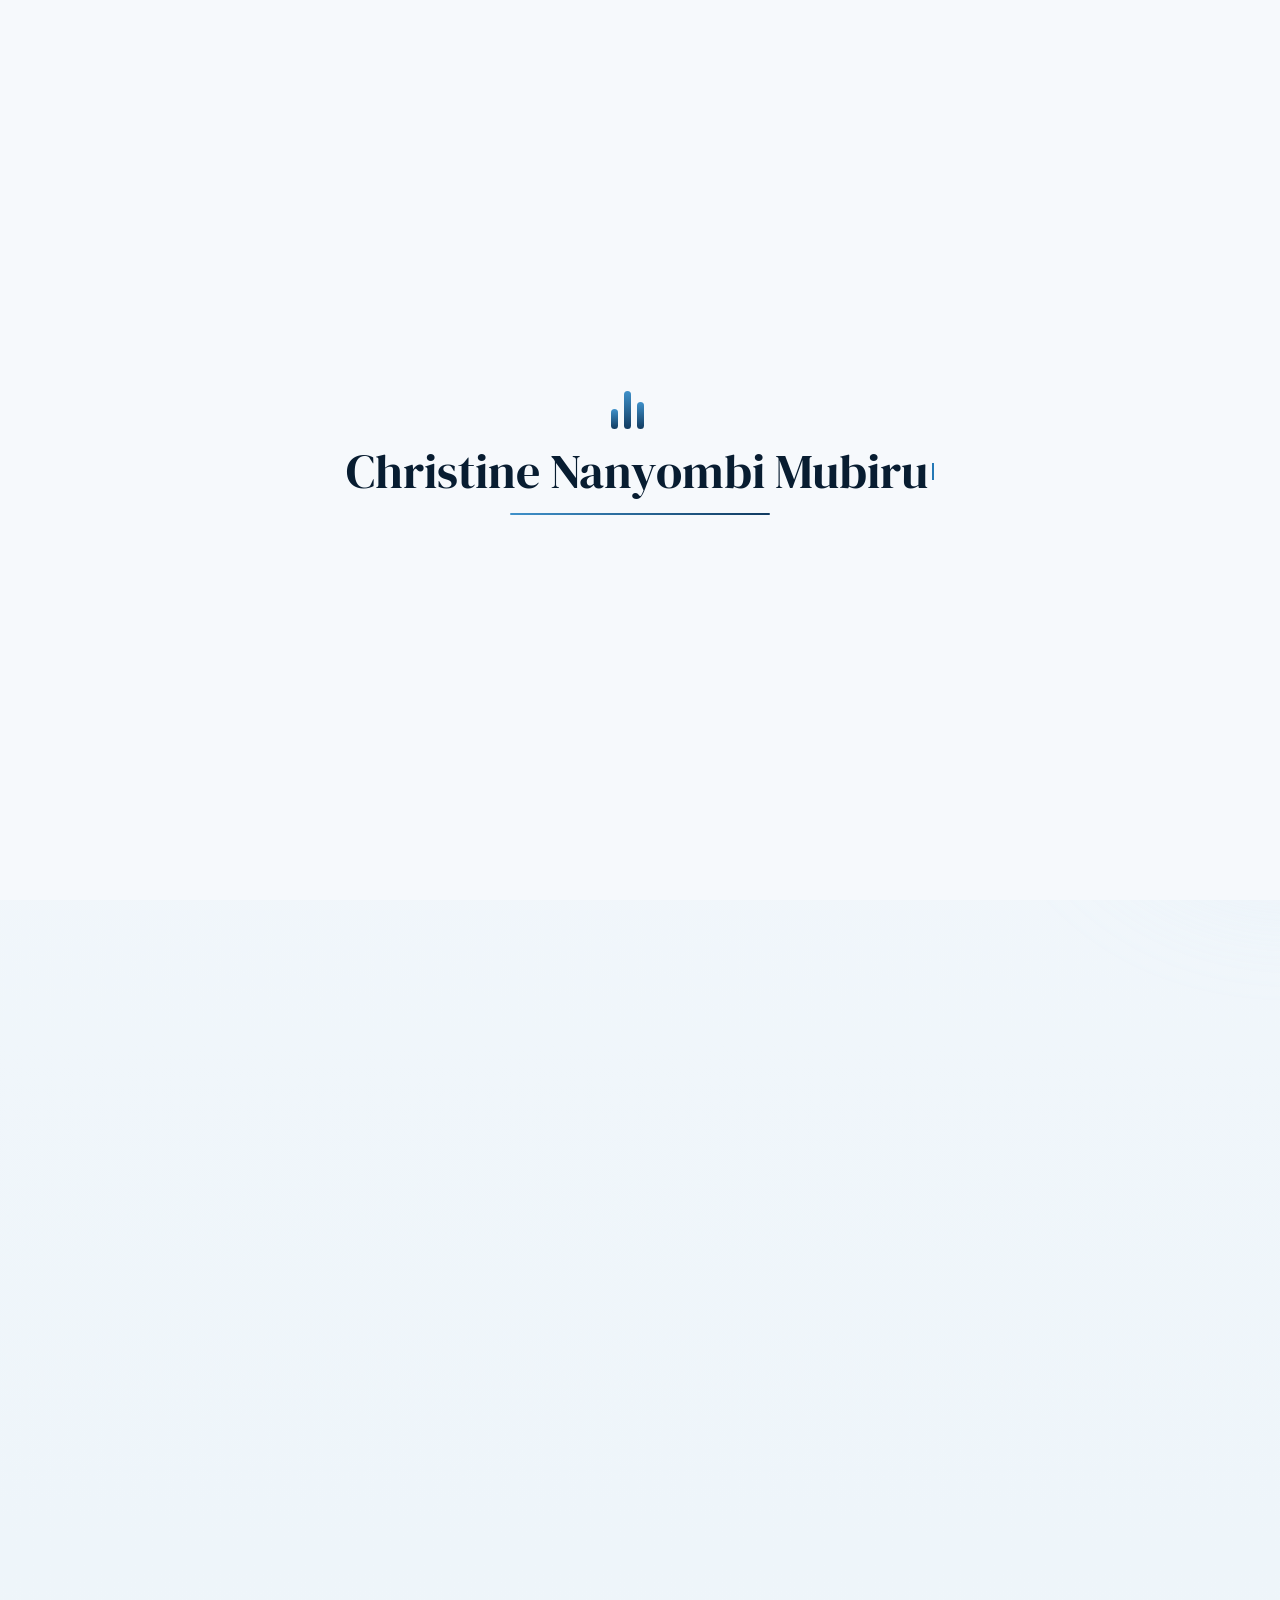
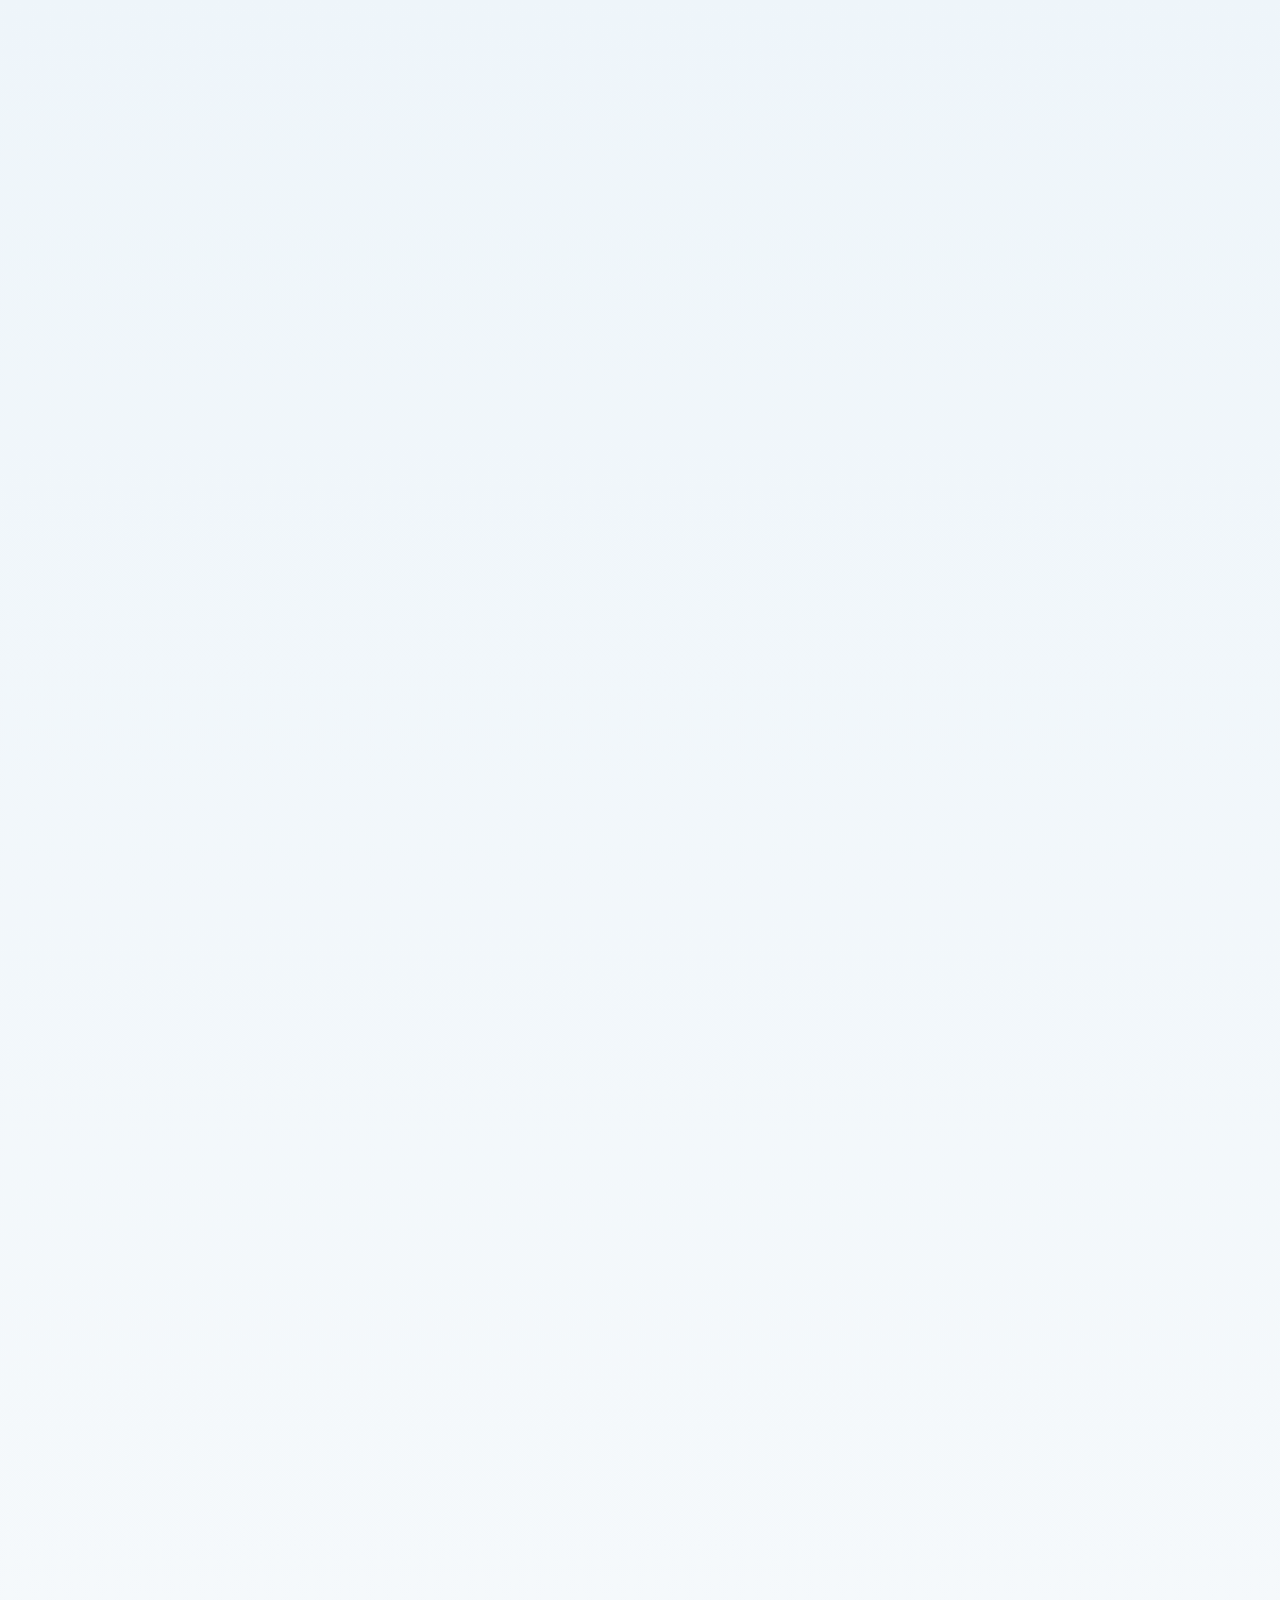
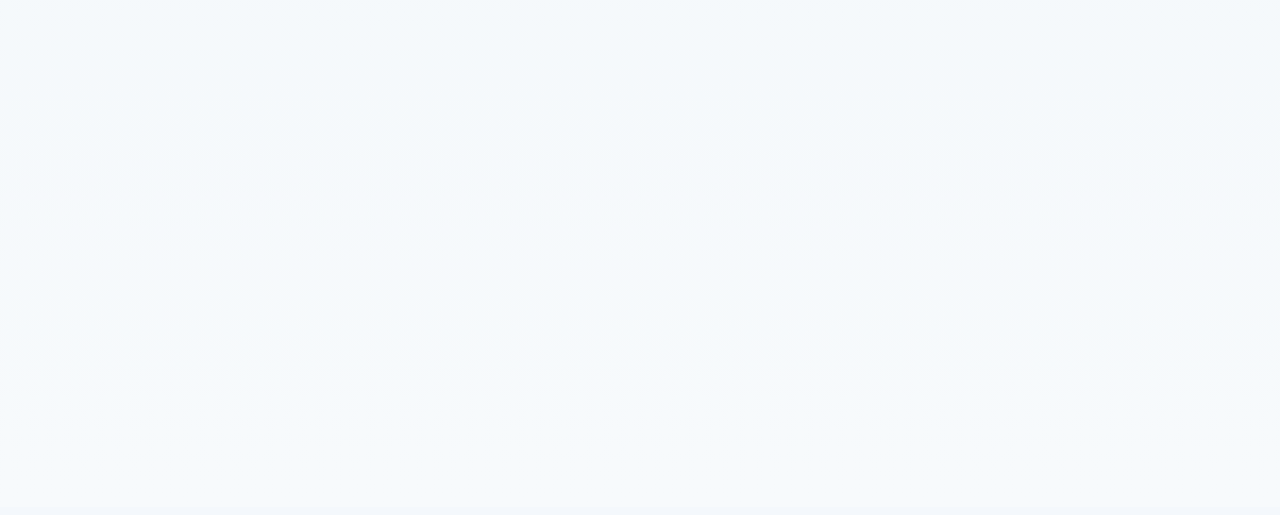
==== commit 714c4a2b: "Refine Christine profile into warm executive identity" ====
--- a/index.html
+++ b/index.html
@@ -3,20 +3,25 @@
 <head>
   <meta charset="UTF-8" />
   <meta name="viewport" content="width=device-width, initial-scale=1.0, viewport-fit=cover" />
-  <meta name="theme-color" content="#f4f8fc" />
-  <meta name="description" content="Digital profile for Christine Nanyombi Mubiru, Chief Human Resources Officer at Makerere University Business School." />
+  <meta name="theme-color" content="#f7f4ef" />
+  <meta name="description" content="Digital profile for Christine Nanyombi Mubiru, Chief, Human Resource at Makerere University Business School." />
   <title>Christine Nanyombi Mubiru</title>
   <link rel="preconnect" href="https://fonts.googleapis.com">
   <link rel="preconnect" href="https://fonts.gstatic.com" crossorigin>
   <link href="https://fonts.googleapis.com/css2?family=DM+Serif+Display&family=Inter:wght@400;500;600;700;800&display=swap" rel="stylesheet">
   <link rel="stylesheet" href="https://cdnjs.cloudflare.com/ajax/libs/font-awesome/6.7.2/css/all.min.css" />
   <link rel="stylesheet" href="styles.css" />
-  <link rel="stylesheet" href="experience.css" />
   <link rel="stylesheet" href="footer.css" />
 </head>
 <body>
   <div id="app-loader" class="app-loader" aria-live="polite" aria-label="Loading Christine's profile">
-    <div class="loader-mark" aria-hidden="true"><span></span><span></span><span></span></div>
+    <div class="loader-mark" aria-hidden="true">
+      <span class="loader-node one"></span>
+      <span class="loader-node two"></span>
+      <span class="loader-node three"></span>
+      <span class="loader-thread thread-one"></span>
+      <span class="loader-thread thread-two"></span>
+    </div>
     <div class="loader-name-row">
       <p id="typed-name" class="loader-name"></p>
       <span class="loader-cursor"></span>
@@ -29,6 +34,14 @@
 
   <main id="main-content" class="profile-shell is-hidden">
     <section class="panel hero-panel reveal">
+      <svg class="hero-line-art" viewBox="0 0 700 360" aria-hidden="true">
+        <path d="M40 260 C145 90, 245 80, 330 205 S535 330, 665 135" />
+        <path d="M95 300 C205 165, 300 155, 390 235 S555 300, 635 205" />
+        <circle cx="92" cy="236" r="7" />
+        <circle cx="331" cy="205" r="8" />
+        <circle cx="615" cy="166" r="7" />
+      </svg>
+
       <div class="institution-top">
         <img src="Mubs-logo.png" alt="Makerere University Business School logo" class="mubs-logo hero-logo" />
         <div>
@@ -42,21 +55,16 @@
       </div>
 
       <div class="hero-copy">
+        <p class="warm-kicker">People · Culture · Institutional Growth</p>
         <h1>Christine Nanyombi Mubiru</h1>
-        <p class="hero-role">Chief Human Resources Officer</p>
-        <p class="hero-org">Makerere University Business School · Nakawa, Kampala</p>
+        <p class="hero-role">Chief, Human Resource</p>
+        <p class="hero-org">Makerere University Business School · Kampala, Uganda</p>
       </div>
 
       <div class="hero-actions" aria-label="Primary profile actions">
-        <a class="primary-action" href="tel:+256700806036">
-          <i class="fa-solid fa-phone"></i><span>Call</span>
-        </a>
-        <button class="primary-action save-action" id="save-contact" type="button">
-          <i class="fa-solid fa-address-card"></i><span>Save Contact</span>
-        </button>
-        <a class="primary-action whatsapp-action" href="#" data-whatsapp target="_blank" rel="noopener">
-          <i class="fa-brands fa-whatsapp"></i><span>WhatsApp</span>
-        </a>
+        <a class="primary-action call-action" href="tel:+256700806036"><i class="fa-solid fa-phone"></i><span>Call</span></a>
+        <button class="primary-action save-action" id="save-contact" type="button"><i class="fa-solid fa-address-card"></i><span>Save Contact</span></button>
+        <a class="primary-action whatsapp-action" href="#" data-whatsapp target="_blank" rel="noopener"><i class="fa-brands fa-whatsapp"></i><span>WhatsApp</span></a>
       </div>
 
       <div class="secondary-actions">
@@ -65,26 +73,29 @@
         <button type="button" data-open-qr><i class="fa-solid fa-qrcode"></i> QR Code</button>
       </div>
 
-      <div class="scroll-tease"><span>Explore profile</span><i class="fa-solid fa-chevron-down"></i></div>
+      <div class="scroll-tease"><span>Discover more</span><i class="fa-solid fa-chevron-down"></i></div>
     </section>
 
-    <section class="panel profile-panel reveal">
-      <div class="section-head">
-        <div><p class="eyebrow">About</p><h2>People-focused leadership with institutional impact.</h2></div>
-        <span class="section-index">01</span>
+    <section class="panel story-panel reveal">
+      <div class="section-head compact-head">
+        <div><p class="eyebrow">Profile</p><h2>Leadership built around people.</h2></div>
+        <div class="experience-pill"><strong>22+</strong><span>years at MUBS</span></div>
       </div>
 
-      <div class="about-grid">
-        <article class="about-card">
-          <p class="lead-copy">Christine Nanyombi Mubiru is a senior Human Resources leader at Makerere University Business School, currently serving as Chief Human Resources Officer.</p>
-          <p>Her work centres on strategic HR leadership, talent management, institutional transformation, employee experience, employee relations and performance management.</p>
-          <div class="focus-line"><span></span><strong>Strategic HR Leadership · Talent Management · Institutional Transformation · Employee Experience</strong></div>
+      <div class="story-grid">
+        <article class="story-card">
+          <p class="lead-copy">Christine is a people-focused Human Resource leader with more than two decades of service at Makerere University Business School.</p>
+          <p>Her work brings together people, performance and institutional development, with a practical focus on building strong teams and positive employee experiences.</p>
+          <div class="signature-line"><span></span><strong>Strategic HR Leadership · Talent · Employee Experience</strong></div>
         </article>
 
-        <article class="expertise-card">
-          <p class="card-label">Core Expertise</p>
-          <div class="expertise-list">
-            <span>Strategic HR Leadership</span><span>Talent Management</span><span>Institutional Transformation</span><span>Employee Experience</span><span>Employee Relations</span><span>Performance Management</span>
+        <article class="strength-card">
+          <p class="card-label">What she brings</p>
+          <div class="strength-list">
+            <span><i class="fa-solid fa-users"></i> People Leadership</span>
+            <span><i class="fa-solid fa-seedling"></i> Talent Development</span>
+            <span><i class="fa-solid fa-arrow-trend-up"></i> Performance</span>
+            <span><i class="fa-solid fa-people-arrows"></i> Employee Relations</span>
           </div>
         </article>
       </div>
@@ -92,102 +103,60 @@
 
     <section class="panel journey-panel reveal">
       <div class="section-head">
-        <div><p class="eyebrow">Career</p><h2>Experience & qualifications.</h2></div>
-        <span class="section-index">02</span>
+        <div><p class="eyebrow">Journey</p><h2>Experience, learning & service.</h2></div>
       </div>
 
-      <div class="journey-grid">
-        <article class="career-card">
-          <div class="career-employer">
-            <img src="Mubs-logo.png" alt="MUBS logo" />
-            <div><strong>Makerere University Business School</strong><span>Full-time · 22+ years of service</span></div>
-          </div>
-
-          <div class="career-item active-role">
-            <div class="career-dot"></div>
-            <div>
-              <span class="career-date">Nov 2023 — Present</span>
-              <h3>Head of Human Resources</h3>
-              <p>Kampala, Central Region, Uganda · On-site</p>
-              <small>Human Resources (HR) · Performance Management · +3 additional skills</small>
-            </div>
-          </div>
-
-          <div class="career-item">
-            <div class="career-dot"></div>
-            <div>
-              <span class="career-date">Jul 2014 — Jan 2024</span>
-              <h3>Assistant Director HR</h3>
-              <p>Kampala, Central Region, Uganda</p>
-            </div>
-          </div>
-
-          <div class="career-item compact-role">
-            <div class="career-dot"></div>
-            <div>
-              <span class="career-date">Jul 2010 — Jun 2014</span>
-              <h3>Senior Administrator / HR</h3>
-            </div>
-          </div>
-
-          <div class="career-item compact-role">
-            <div class="career-dot"></div>
-            <div>
-              <span class="career-date">Jun 2008 — Jun 2010</span>
-              <h3>Administrator</h3>
-              <p>Kampala, Central Region, Uganda</p>
-            </div>
-          </div>
-
-          <div class="career-item compact-role">
-            <div class="career-dot"></div>
-            <div>
-              <span class="career-date">Jul 2004 — Jun 2008</span>
-              <h3>Administrative Assistant</h3>
-              <p>Kampala, Central Region, Uganda</p>
-            </div>
-          </div>
+      <div class="journey-layout">
+        <article class="career-summary-card">
+          <div class="career-brand"><img src="Mubs-logo.png" alt="MUBS logo" /><div><strong>Career at a glance</strong><span>Makerere University Business School</span></div></div>
+          <div class="career-stage current"><span class="stage-year">2023 — Present</span><div><h3>Chief, Human Resource</h3><p>Leading the Human Resource function and people agenda.</p></div></div>
+          <div class="career-stage"><span class="stage-year">2014 — 2024</span><div><h3>Assistant Director HR</h3><p>Senior Human Resource leadership and institutional support.</p></div></div>
+          <div class="career-stage"><span class="stage-year">2004 — 2014</span><div><h3>Earlier HR & Administration Roles</h3><p>Senior Administrator / HR, Administrator and Administrative Assistant.</p></div></div>
         </article>
 
-        <article class="qualification-card">
-          <div class="mubs-mini-brand"><img src="Mubs-logo.png" alt="MUBS logo" /><span>Academic & Professional Qualifications</span></div>
-          <div class="qualification"><i class="fa-solid fa-graduation-cap"></i><div><strong>Master of Business Administration</strong><span>Human Resource Management Major</span></div></div>
-          <div class="qualification"><i class="fa-solid fa-graduation-cap"></i><div><strong>Bachelor of Business Administration</strong><span>Business Administration</span></div></div>
-          <div class="qualification"><i class="fa-solid fa-certificate"></i><div><strong>Chartered Human Resource Analyst</strong><span>American Academy of Project Management</span></div></div>
-        </article>
+        <div class="journey-side">
+          <article class="qualification-card simplified-qualifications">
+            <p class="card-label">Qualifications</p>
+            <div class="qualification-line"><i class="fa-solid fa-graduation-cap"></i><div><strong>MBA</strong><span>Human Resource Management</span></div></div>
+            <div class="qualification-line"><i class="fa-solid fa-graduation-cap"></i><div><strong>BBA</strong><span>Business Administration</span></div></div>
+            <div class="qualification-line"><i class="fa-solid fa-certificate"></i><div><strong>Chartered Human Resource Analyst</strong><span>Professional qualification</span></div></div>
+          </article>
+
+          <a class="rotary-card" href="https://rotarykampalaeast.org/about/" target="_blank" rel="noopener">
+            <div class="rotary-mark"><i class="fa-solid fa-gear"></i></div>
+            <div><small>Service & Community</small><strong>Rotarian</strong><span>Rotary Club of Kampala East · Member since 2024</span></div>
+            <i class="fa-solid fa-arrow-up-right-from-square"></i>
+          </a>
+        </div>
       </div>
     </section>
 
     <section class="panel connect-panel reveal">
-      <div class="section-head">
-        <div><p class="eyebrow">Connect</p><h2>Office, contact & digital presence.</h2></div>
-        <span class="section-index">03</span>
+      <div class="section-head compact-head">
+        <div><p class="eyebrow">Connect</p><h2>Easy to reach. Easy to share.</h2></div>
       </div>
 
-      <div class="office-grid">
+      <div class="connect-grid">
         <article class="office-card">
           <div class="office-title-row">
             <img src="Mubs-logo.png" alt="MUBS logo" class="office-logo" />
-            <div><small>Office Location</small><strong>Makerere University Business School</strong><span>Plot 21A, Port Bell Road, Nakawa, Kampala</span></div>
+            <div><small>Office</small><strong>Makerere University Business School</strong><span>Plot 21A, Port Bell Road, Nakawa, Kampala</span></div>
           </div>
-          <div class="map-frame">
-            <iframe title="Makerere University Business School location" loading="lazy" referrerpolicy="no-referrer-when-downgrade" src="https://www.google.com/maps?q=Makerere%20University%20Business%20School%20Nakawa%20Kampala%20Uganda&output=embed"></iframe>
-          </div>
-          <a class="map-link" href="https://www.google.com/maps/search/?api=1&query=Makerere+University+Business+School+Nakawa+Kampala+Uganda" target="_blank" rel="noopener"><i class="fa-solid fa-location-dot"></i> Open in Google Maps</a>
+          <div class="map-frame"><iframe title="Makerere University Business School location" loading="lazy" referrerpolicy="no-referrer-when-downgrade" src="https://www.google.com/maps?q=Makerere%20University%20Business%20School%20Nakawa%20Kampala%20Uganda&output=embed"></iframe></div>
+          <div class="office-links"><a href="https://www.google.com/maps/search/?api=1&query=Makerere+University+Business+School+Nakawa+Kampala+Uganda" target="_blank" rel="noopener"><i class="fa-solid fa-location-dot"></i> Google Maps</a><a href="https://mubs.ac.ug/" target="_blank" rel="noopener"><i class="fa-solid fa-globe"></i> MUBS Website</a></div>
         </article>
 
-        <article class="contact-presence-card">
+        <article class="contact-card">
           <a href="tel:+256700806036"><i class="fa-solid fa-phone"></i><div><small>Phone</small><strong>+256 700 806 036</strong></div></a>
           <a href="#" data-email><i class="fa-regular fa-envelope"></i><div><small>Email</small><strong>cnanyombi@mubs.ac.ug</strong></div></a>
           <a href="https://www.linkedin.com/in/christine-nanyombi-mubiru-2118a454/" target="_blank" rel="noopener"><i class="fa-brands fa-linkedin-in"></i><div><small>LinkedIn</small><strong>Christine Nanyombi Mubiru</strong></div></a>
           <a href="https://www.instagram.com/christinenmubiru?igsi=dTNzY3RyOW1jcTY4" target="_blank" rel="noopener"><i class="fa-brands fa-instagram"></i><div><small>Instagram</small><strong>@christinenmubiru</strong></div></a>
-          <a href="https://mubs.ac.ug/" target="_blank" rel="noopener"><i class="fa-solid fa-globe"></i><div><small>Website</small><strong>www.mubs.ac.ug</strong></div></a>
         </article>
       </div>
 
       <button class="qr-card" type="button" data-open-qr>
         <img src="profile-qr.svg" alt="QR code for Christine Nanyombi Mubiru's profile" />
-        <div><small>Share this profile</small><strong>Tap to open QR code</strong><span>Let someone scan and open this profile instantly.</span></div>
+        <div><small>Share this profile</small><strong>Tap to open QR code</strong><span>Scan to open Christine's digital profile.</span></div>
         <i class="fa-solid fa-expand"></i>
       </button>
     </section>
@@ -201,10 +170,7 @@
           <span class="hr-connection hr-connection-right"></span>
           <span class="hr-person hr-person-right"><i class="fa-solid fa-user"></i></span>
         </div>
-        <div class="autominds-copy">
-          <small>Made by</small>
-          <strong><span>AutoMinds</span> <span>Africa</span></strong>
-        </div>
+        <div class="autominds-copy"><small>Made by</small><strong><span>AutoMinds</span> <span>Africa</span></strong></div>
       </a>
     </footer>
   </main>
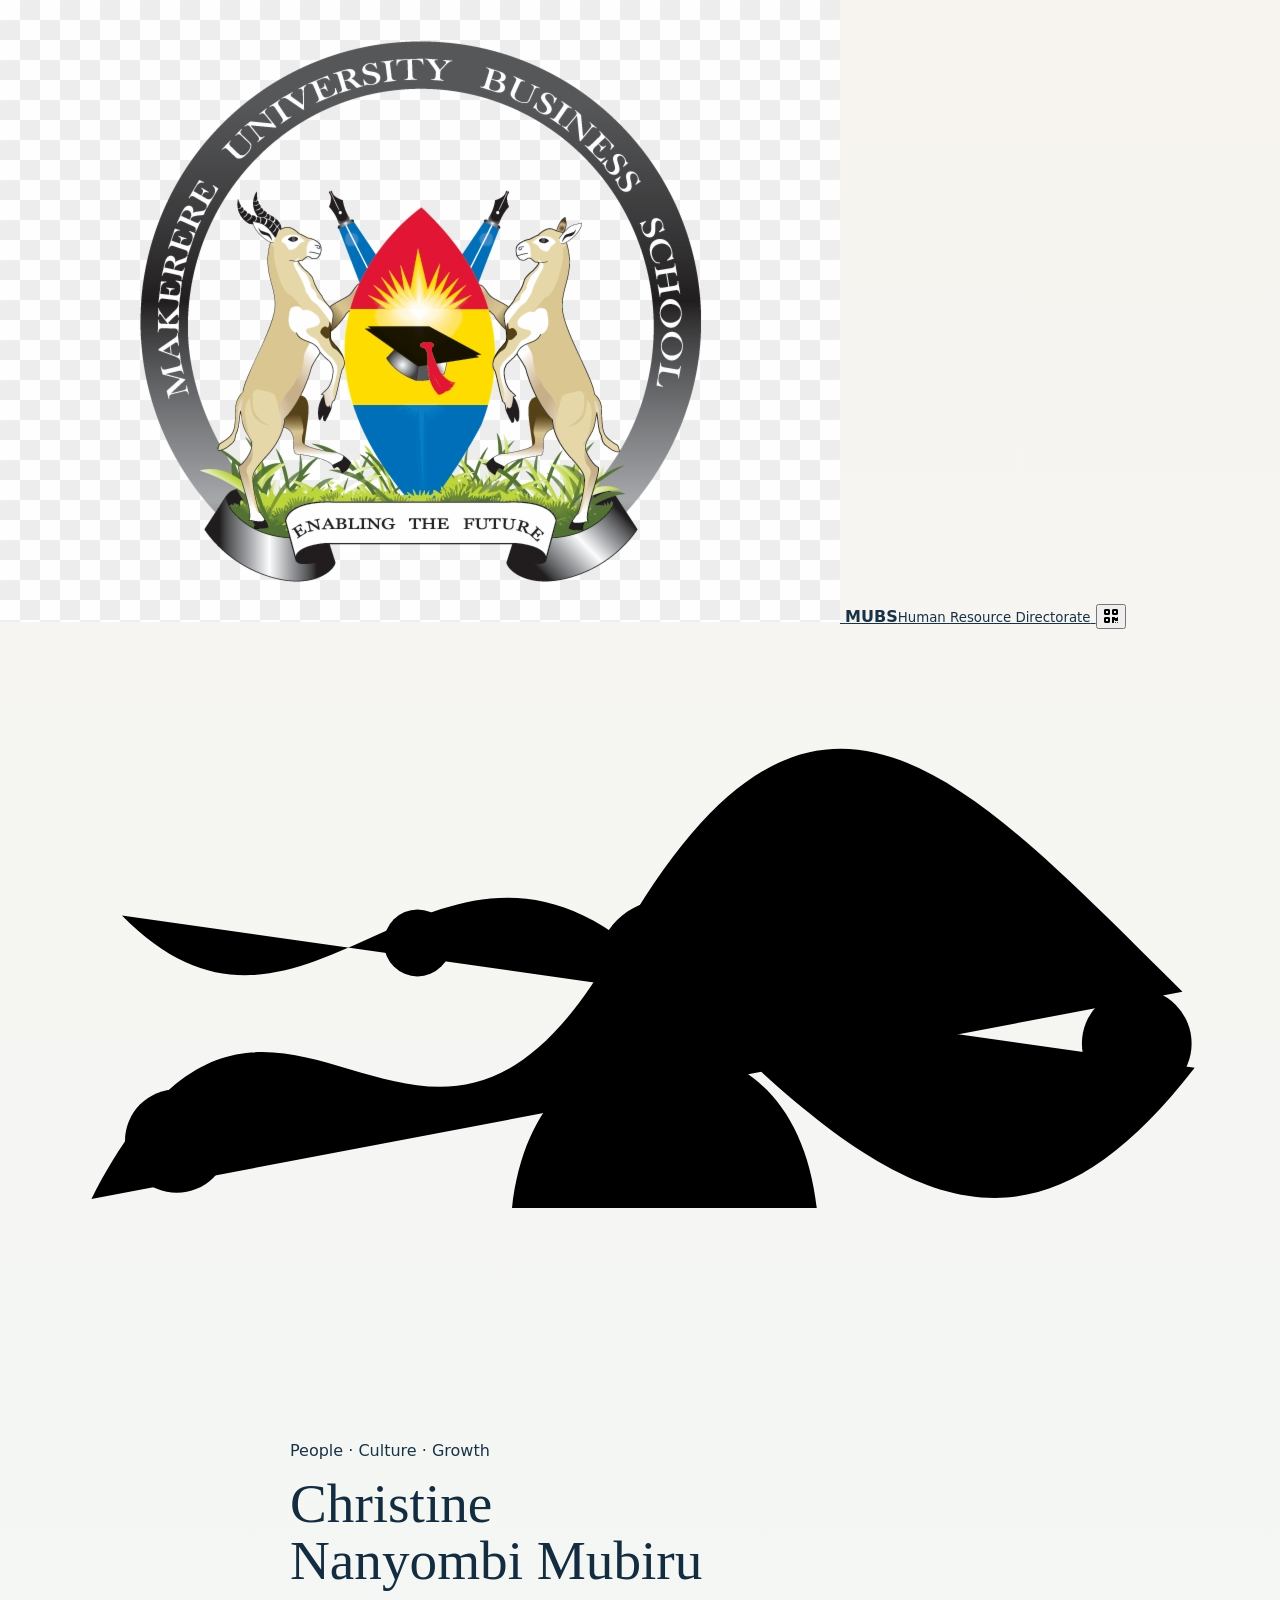
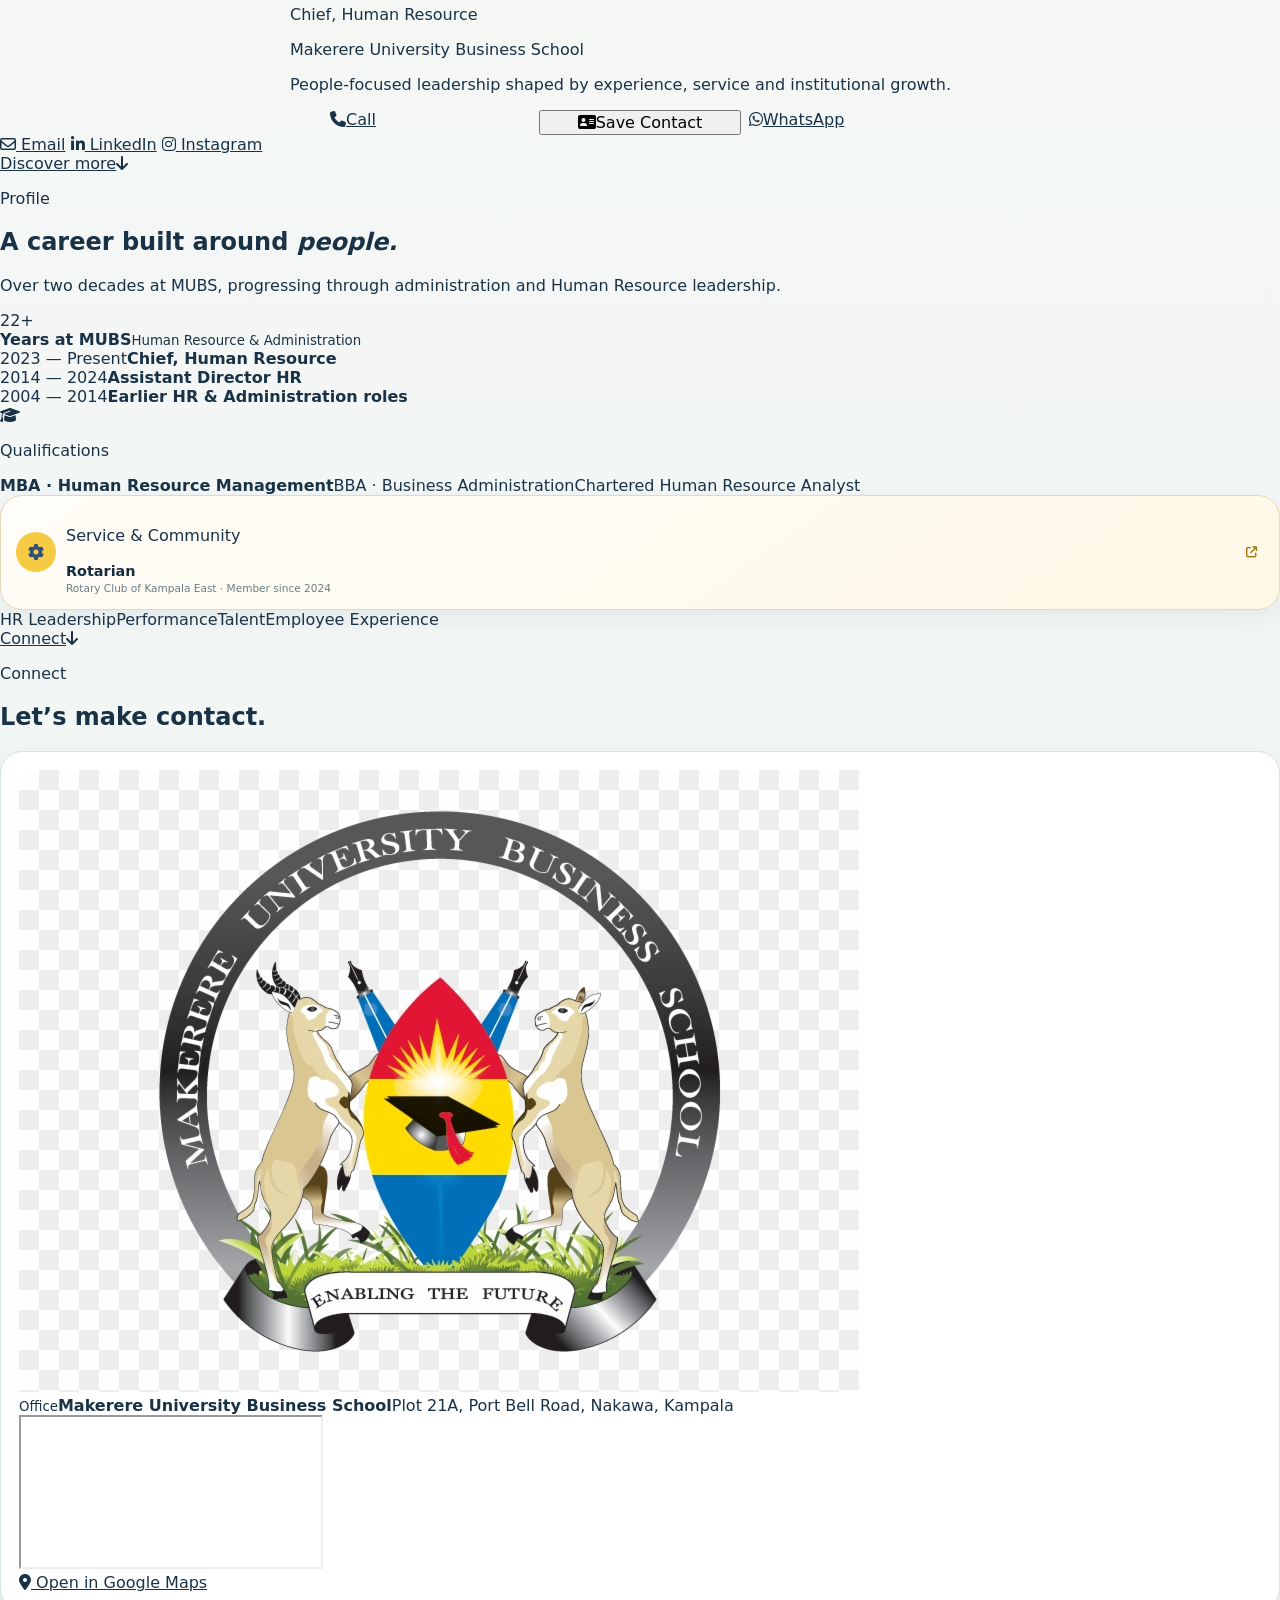
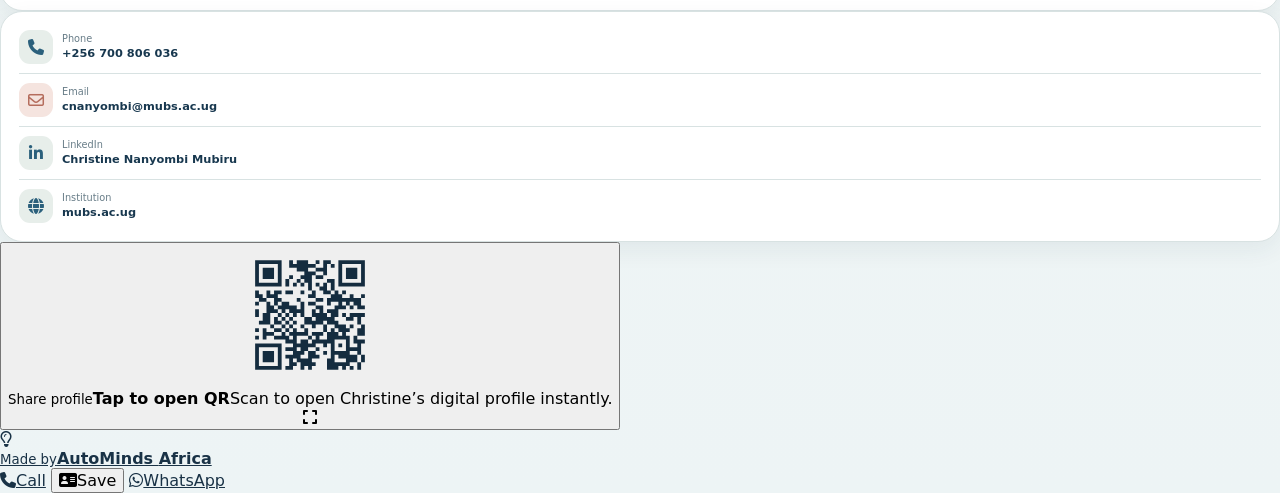
==== commit 363af6d3: "Rebuild Christine profile into three-screen premium design" ====
--- a/index.html
+++ b/index.html
@@ -3,196 +3,135 @@
 <head>
   <meta charset="UTF-8" />
   <meta name="viewport" content="width=device-width, initial-scale=1.0, viewport-fit=cover" />
-  <meta name="theme-color" content="#f7f4ef" />
-  <meta name="description" content="Digital profile for Christine Nanyombi Mubiru, Chief, Human Resource at Makerere University Business School." />
+  <meta name="theme-color" content="#fbf8f3" />
+  <meta name="description" content="Professional digital profile for Christine Nanyombi Mubiru, Chief, Human Resource at Makerere University Business School." />
   <title>Christine Nanyombi Mubiru</title>
   <link rel="preconnect" href="https://fonts.googleapis.com">
   <link rel="preconnect" href="https://fonts.gstatic.com" crossorigin>
-  <link href="https://fonts.googleapis.com/css2?family=DM+Serif+Display&family=Inter:wght@400;500;600;700;800&display=swap" rel="stylesheet">
+  <link href="https://fonts.googleapis.com/css2?family=Manrope:wght@400;500;600;700;800&family=Newsreader:opsz,wght@6..72,500;6..72,600&display=swap" rel="stylesheet">
   <link rel="stylesheet" href="https://cdnjs.cloudflare.com/ajax/libs/font-awesome/6.7.2/css/all.min.css" />
   <link rel="stylesheet" href="styles.css" />
-  <link rel="stylesheet" href="footer.css" />
 </head>
 <body>
-  <div id="app-loader" class="app-loader" aria-live="polite" aria-label="Loading Christine's profile">
-    <div class="loader-mark" aria-hidden="true">
-      <span class="loader-node one"></span>
-      <span class="loader-node two"></span>
-      <span class="loader-node three"></span>
-      <span class="loader-thread thread-one"></span>
-      <span class="loader-thread thread-two"></span>
-    </div>
-    <div class="loader-name-row">
-      <p id="typed-name" class="loader-name"></p>
-      <span class="loader-cursor"></span>
-    </div>
-    <div class="loader-line"></div>
+  <div id="app-loader" class="app-loader" aria-live="polite">
+    <div class="loader-network" aria-hidden="true"><span></span><span></span><span></span><i></i><i></i></div>
+    <div class="loader-name-wrap"><p id="typed-name" class="loader-name"></p><span class="loader-cursor"></span></div>
   </div>
 
-  <div class="ambient ambient-one"></div>
-  <div class="ambient ambient-two"></div>
+  <main id="main-content" class="profile is-hidden">
+    <section class="screen hero-screen" id="home">
+      <div class="hero-orbit orbit-one"></div><div class="hero-orbit orbit-two"></div>
+      <header class="top-brand">
+        <a href="https://mubs.ac.ug/" target="_blank" rel="noopener" class="mubs-brand">
+          <img src="Mubs-logo.png" alt="Makerere University Business School logo" />
+          <span><strong>MUBS</strong><small>Human Resource Directorate</small></span>
+        </a>
+        <button class="mini-qr" type="button" data-open-qr aria-label="Open QR code"><i class="fa-solid fa-qrcode"></i></button>
+      </header>
 
-  <main id="main-content" class="profile-shell is-hidden">
-    <section class="panel hero-panel reveal">
-      <svg class="hero-line-art" viewBox="0 0 700 360" aria-hidden="true">
-        <path d="M40 260 C145 90, 245 80, 330 205 S535 330, 665 135" />
-        <path d="M95 300 C205 165, 300 155, 390 235 S555 300, 635 205" />
-        <circle cx="92" cy="236" r="7" />
-        <circle cx="331" cy="205" r="8" />
-        <circle cx="615" cy="166" r="7" />
-      </svg>
-
-      <div class="institution-top">
-        <img src="Mubs-logo.png" alt="Makerere University Business School logo" class="mubs-logo hero-logo" />
-        <div>
-          <span>Makerere University Business School</span>
-          <small>Human Resource Directorate</small>
-        </div>
-      </div>
-
-      <div class="photo-box" aria-label="Profile photo placeholder">
-        <div class="photo-inner">CNM</div>
+      <div class="hero-art" aria-hidden="true">
+        <svg viewBox="0 0 420 260" role="presentation">
+          <path class="art-line line-a" d="M30 187 C90 70 138 218 202 104 S315 47 388 119" />
+          <path class="art-line line-b" d="M40 94 C103 158 145 38 219 115 S337 215 392 144" />
+          <circle class="art-node sage" cx="58" cy="168" r="17" /><circle class="art-node coral" cx="137" cy="103" r="11" /><circle class="art-node navy" cx="217" cy="111" r="20" /><circle class="art-node sage" cx="310" cy="77" r="13" /><circle class="art-node coral" cx="373" cy="136" r="18" />
+          <path class="person-line" d="M196 111c0-12 10-22 22-22s22 10 22 22-10 22-22 22-22-10-22-22Zm-28 79c4-35 24-52 50-52s46 17 50 52" />
+        </svg>
       </div>
 
       <div class="hero-copy">
-        <p class="warm-kicker">People · Culture · Institutional Growth</p>
-        <h1>Christine Nanyombi Mubiru</h1>
-        <p class="hero-role">Chief, Human Resource</p>
-        <p class="hero-org">Makerere University Business School · Kampala, Uganda</p>
+        <p class="kicker">People · Culture · Growth</p>
+        <h1>Christine<br><span>Nanyombi Mubiru</span></h1>
+        <p class="role">Chief, Human Resource</p>
+        <p class="institution">Makerere University Business School</p>
+        <p class="hero-note">People-focused leadership shaped by experience, service and institutional growth.</p>
       </div>
 
-      <div class="hero-actions" aria-label="Primary profile actions">
-        <a class="primary-action call-action" href="tel:+256700806036"><i class="fa-solid fa-phone"></i><span>Call</span></a>
-        <button class="primary-action save-action" id="save-contact" type="button"><i class="fa-solid fa-address-card"></i><span>Save Contact</span></button>
-        <a class="primary-action whatsapp-action" href="#" data-whatsapp target="_blank" rel="noopener"><i class="fa-brands fa-whatsapp"></i><span>WhatsApp</span></a>
+      <div class="hero-actions">
+        <a href="tel:+256700806036" class="action action-light"><i class="fa-solid fa-phone"></i><span>Call</span></a>
+        <button id="save-contact" class="action action-primary" type="button"><i class="fa-solid fa-address-card"></i><span>Save Contact</span></button>
+        <a href="#" data-whatsapp class="action action-whatsapp" target="_blank" rel="noopener"><i class="fa-brands fa-whatsapp"></i><span>WhatsApp</span></a>
       </div>
 
-      <div class="secondary-actions">
+      <div class="secondary-row">
         <a href="#" data-email><i class="fa-regular fa-envelope"></i> Email</a>
         <a href="https://www.linkedin.com/in/christine-nanyombi-mubiru-2118a454/" target="_blank" rel="noopener"><i class="fa-brands fa-linkedin-in"></i> LinkedIn</a>
-        <button type="button" data-open-qr><i class="fa-solid fa-qrcode"></i> QR Code</button>
+        <a href="https://www.instagram.com/christinenmubiru?igsi=dTNzY3RyOW1jcTY4" target="_blank" rel="noopener"><i class="fa-brands fa-instagram"></i> Instagram</a>
       </div>
 
-      <div class="scroll-tease"><span>Discover more</span><i class="fa-solid fa-chevron-down"></i></div>
+      <a href="#profile" class="scroll-hint"><span>Discover more</span><i class="fa-solid fa-arrow-down"></i></a>
     </section>
 
-    <section class="panel story-panel reveal">
-      <div class="section-head compact-head">
-        <div><p class="eyebrow">Profile</p><h2>Leadership built around people.</h2></div>
-        <div class="experience-pill"><strong>22+</strong><span>years at MUBS</span></div>
+    <section class="screen story-screen" id="profile">
+      <div class="screen-heading">
+        <p class="section-kicker">Profile</p>
+        <h2>A career built around <em>people.</em></h2>
+        <p>Over two decades at MUBS, progressing through administration and Human Resource leadership.</p>
       </div>
 
-      <div class="story-grid">
-        <article class="story-card">
-          <p class="lead-copy">Christine is a people-focused Human Resource leader with more than two decades of service at Makerere University Business School.</p>
-          <p>Her work brings together people, performance and institutional development, with a practical focus on building strong teams and positive employee experiences.</p>
-          <div class="signature-line"><span></span><strong>Strategic HR Leadership · Talent · Employee Experience</strong></div>
+      <div class="story-layout">
+        <article class="career-summary">
+          <div class="career-top"><div class="career-number">22<span>+</span></div><div><strong>Years at MUBS</strong><small>Human Resource & Administration</small></div></div>
+          <div class="career-steps">
+            <div class="career-step current"><span>2023 — Present</span><strong>Chief, Human Resource</strong></div>
+            <div class="career-step"><span>2014 — 2024</span><strong>Assistant Director HR</strong></div>
+            <div class="career-step"><span>2004 — 2014</span><strong>Earlier HR & Administration roles</strong></div>
+          </div>
         </article>
 
-        <article class="strength-card">
-          <p class="card-label">What she brings</p>
-          <div class="strength-list">
-            <span><i class="fa-solid fa-users"></i> People Leadership</span>
-            <span><i class="fa-solid fa-seedling"></i> Talent Development</span>
-            <span><i class="fa-solid fa-arrow-trend-up"></i> Performance</span>
-            <span><i class="fa-solid fa-people-arrows"></i> Employee Relations</span>
-          </div>
-        </article>
+        <div class="profile-stack">
+          <article class="mini-card qualifications-card">
+            <div class="mini-card-icon"><i class="fa-solid fa-graduation-cap"></i></div>
+            <div><p class="mini-label">Qualifications</p><strong>MBA · Human Resource Management</strong><span>BBA · Business Administration</span><span>Chartered Human Resource Analyst</span></div>
+          </article>
+
+          <a class="mini-card rotary-card" href="https://rotarykampalaeast.org/about/" target="_blank" rel="noopener">
+            <div class="rotary-mark"><i class="fa-solid fa-gear"></i></div>
+            <div><p class="mini-label">Service & Community</p><strong>Rotarian</strong><span>Rotary Club of Kampala East · Member since 2024</span></div>
+            <i class="fa-solid fa-arrow-up-right-from-square link-arrow"></i>
+          </a>
+
+          <article class="expertise-strip"><span>HR Leadership</span><span>Performance</span><span>Talent</span><span>Employee Experience</span></article>
+        </div>
       </div>
+      <a href="#connect" class="scroll-hint dark"><span>Connect</span><i class="fa-solid fa-arrow-down"></i></a>
     </section>
 
-    <section class="panel journey-panel reveal">
-      <div class="section-head">
-        <div><p class="eyebrow">Journey</p><h2>Experience, learning & service.</h2></div>
-      </div>
-
-      <div class="journey-layout">
-        <article class="career-summary-card">
-          <div class="career-brand"><img src="Mubs-logo.png" alt="MUBS logo" /><div><strong>Career at a glance</strong><span>Makerere University Business School</span></div></div>
-          <div class="career-stage current"><span class="stage-year">2023 — Present</span><div><h3>Chief, Human Resource</h3><p>Leading the Human Resource function and people agenda.</p></div></div>
-          <div class="career-stage"><span class="stage-year">2014 — 2024</span><div><h3>Assistant Director HR</h3><p>Senior Human Resource leadership and institutional support.</p></div></div>
-          <div class="career-stage"><span class="stage-year">2004 — 2014</span><div><h3>Earlier HR & Administration Roles</h3><p>Senior Administrator / HR, Administrator and Administrative Assistant.</p></div></div>
-        </article>
-
-        <div class="journey-side">
-          <article class="qualification-card simplified-qualifications">
-            <p class="card-label">Qualifications</p>
-            <div class="qualification-line"><i class="fa-solid fa-graduation-cap"></i><div><strong>MBA</strong><span>Human Resource Management</span></div></div>
-            <div class="qualification-line"><i class="fa-solid fa-graduation-cap"></i><div><strong>BBA</strong><span>Business Administration</span></div></div>
-            <div class="qualification-line"><i class="fa-solid fa-certificate"></i><div><strong>Chartered Human Resource Analyst</strong><span>Professional qualification</span></div></div>
-          </article>
-
-          <a class="rotary-card" href="https://rotarykampalaeast.org/about/" target="_blank" rel="noopener">
-            <div class="rotary-mark"><i class="fa-solid fa-gear"></i></div>
-            <div><small>Service & Community</small><strong>Rotarian</strong><span>Rotary Club of Kampala East · Member since 2024</span></div>
-            <i class="fa-solid fa-arrow-up-right-from-square"></i>
-          </a>
-        </div>
-      </div>
-    </section>
-
-    <section class="panel connect-panel reveal">
-      <div class="section-head compact-head">
-        <div><p class="eyebrow">Connect</p><h2>Easy to reach. Easy to share.</h2></div>
-      </div>
-
-      <div class="connect-grid">
+    <section class="screen connect-screen" id="connect">
+      <div class="screen-heading connect-heading"><p class="section-kicker">Connect</p><h2>Let’s make contact.</h2></div>
+      <div class="connect-layout">
         <article class="office-card">
-          <div class="office-title-row">
-            <img src="Mubs-logo.png" alt="MUBS logo" class="office-logo" />
-            <div><small>Office</small><strong>Makerere University Business School</strong><span>Plot 21A, Port Bell Road, Nakawa, Kampala</span></div>
-          </div>
-          <div class="map-frame"><iframe title="Makerere University Business School location" loading="lazy" referrerpolicy="no-referrer-when-downgrade" src="https://www.google.com/maps?q=Makerere%20University%20Business%20School%20Nakawa%20Kampala%20Uganda&output=embed"></iframe></div>
-          <div class="office-links"><a href="https://www.google.com/maps/search/?api=1&query=Makerere+University+Business+School+Nakawa+Kampala+Uganda" target="_blank" rel="noopener"><i class="fa-solid fa-location-dot"></i> Google Maps</a><a href="https://mubs.ac.ug/" target="_blank" rel="noopener"><i class="fa-solid fa-globe"></i> MUBS Website</a></div>
+          <div class="office-title"><img src="Mubs-logo.png" alt="MUBS logo" /><div><small>Office</small><strong>Makerere University Business School</strong><span>Plot 21A, Port Bell Road, Nakawa, Kampala</span></div></div>
+          <div class="map-mini"><iframe title="MUBS office location" loading="lazy" referrerpolicy="no-referrer-when-downgrade" src="https://www.google.com/maps?q=Makerere%20University%20Business%20School%20Nakawa%20Kampala%20Uganda&output=embed"></iframe></div>
+          <a href="https://www.google.com/maps/search/?api=1&query=Makerere+University+Business+School+Nakawa+Kampala+Uganda" target="_blank" rel="noopener" class="map-link"><i class="fa-solid fa-location-dot"></i> Open in Google Maps</a>
         </article>
 
         <article class="contact-card">
           <a href="tel:+256700806036"><i class="fa-solid fa-phone"></i><div><small>Phone</small><strong>+256 700 806 036</strong></div></a>
           <a href="#" data-email><i class="fa-regular fa-envelope"></i><div><small>Email</small><strong>cnanyombi@mubs.ac.ug</strong></div></a>
           <a href="https://www.linkedin.com/in/christine-nanyombi-mubiru-2118a454/" target="_blank" rel="noopener"><i class="fa-brands fa-linkedin-in"></i><div><small>LinkedIn</small><strong>Christine Nanyombi Mubiru</strong></div></a>
-          <a href="https://www.instagram.com/christinenmubiru?igsi=dTNzY3RyOW1jcTY4" target="_blank" rel="noopener"><i class="fa-brands fa-instagram"></i><div><small>Instagram</small><strong>@christinenmubiru</strong></div></a>
+          <a href="https://mubs.ac.ug/" target="_blank" rel="noopener"><i class="fa-solid fa-globe"></i><div><small>Institution</small><strong>mubs.ac.ug</strong></div></a>
         </article>
       </div>
 
-      <button class="qr-card" type="button" data-open-qr>
-        <img src="profile-qr.svg" alt="QR code for Christine Nanyombi Mubiru's profile" />
-        <div><small>Share this profile</small><strong>Tap to open QR code</strong><span>Scan to open Christine's digital profile.</span></div>
-        <i class="fa-solid fa-expand"></i>
-      </button>
+      <button class="share-card" type="button" data-open-qr><img src="profile-qr.svg" alt="QR code for Christine's digital profile" /><div><small>Share profile</small><strong>Tap to open QR</strong><span>Scan to open Christine’s digital profile instantly.</span></div><i class="fa-solid fa-expand"></i></button>
+
+      <footer class="autominds-footer">
+        <a href="https://automindsafrica.com" target="_blank" rel="noopener" class="autominds-link"><div class="bulb-animation" aria-hidden="true"><i class="fa-regular fa-lightbulb"></i><span></span></div><div><small>Made by</small><strong>AutoMinds <span>Africa</span></strong></div></a>
+      </footer>
     </section>
-
-    <footer class="autominds-footer reveal" aria-label="Made by AutoMinds Africa">
-      <a class="autominds-link" href="https://automindsafrica.com" target="_blank" rel="noopener">
-        <div class="hr-light-animation" aria-hidden="true">
-          <span class="hr-person hr-person-left"><i class="fa-solid fa-user"></i></span>
-          <span class="hr-connection hr-connection-left"></span>
-          <span class="bulb-wrap"><i class="fa-regular fa-lightbulb"></i><span class="bulb-glow"></span></span>
-          <span class="hr-connection hr-connection-right"></span>
-          <span class="hr-person hr-person-right"><i class="fa-solid fa-user"></i></span>
-        </div>
-        <div class="autominds-copy"><small>Made by</small><strong><span>AutoMinds</span> <span>Africa</span></strong></div>
-      </a>
-    </footer>
   </main>
 
-  <nav class="sticky-action-dock" aria-label="Quick contact actions">
+  <nav class="sticky-dock" aria-label="Quick actions">
     <a href="tel:+256700806036"><i class="fa-solid fa-phone"></i><span>Call</span></a>
     <button id="sticky-save" type="button"><i class="fa-solid fa-address-card"></i><span>Save</span></button>
-    <a class="sticky-whatsapp" href="#" data-whatsapp target="_blank" rel="noopener"><i class="fa-brands fa-whatsapp"></i><span>WhatsApp</span></a>
+    <a href="#" data-whatsapp target="_blank" rel="noopener" class="dock-whatsapp"><i class="fa-brands fa-whatsapp"></i><span>WhatsApp</span></a>
   </nav>
 
   <div class="qr-modal" id="qr-modal" aria-hidden="true" role="dialog" aria-modal="true" aria-labelledby="qr-title">
-    <button class="qr-backdrop" data-close-qr aria-label="Close QR code"></button>
-    <div class="qr-dialog">
-      <button class="qr-close" type="button" data-close-qr aria-label="Close"><i class="fa-solid fa-xmark"></i></button>
-      <img src="Mubs-logo.png" alt="MUBS logo" class="qr-logo" />
-      <p class="eyebrow">Scan Profile</p>
-      <h2 id="qr-title">Christine Nanyombi Mubiru</h2>
-      <div class="qr-large"><img src="profile-qr.svg" alt="QR code linking to Christine Nanyombi Mubiru's digital profile" /></div>
-      <p class="qr-note">Scan with a phone camera to open this digital profile.</p>
-    </div>
+    <button class="qr-backdrop" data-close-qr aria-label="Close QR"></button>
+    <div class="qr-dialog"><button class="qr-close" type="button" data-close-qr aria-label="Close"><i class="fa-solid fa-xmark"></i></button><p class="section-kicker">Scan profile</p><h2 id="qr-title">Christine Nanyombi Mubiru</h2><div class="qr-large"><img src="profile-qr.svg" alt="QR code linking to Christine's digital profile" /></div><p>Point a phone camera at the code to open this profile.</p></div>
   </div>
 
   <script src="script.js"></script>
 </body>
-</html>
+</html>
--- a/styles.css
+++ b/styles.css
@@ -1,53 +1,60 @@
 :root{
-  --navy-950:#081d31;
-  --navy-900:#0b2944;
-  --navy-800:#113b60;
-  --navy-700:#18517e;
-  --blue-600:#2478b5;
-  --blue-500:#3f91ca;
-  --blue-200:#cfe6f5;
-  --blue-100:#e9f4fb;
-  --blue-50:#f5faff;
-  --ink:#10283e;
-  --muted:#63798c;
+  --navy-950:#142c3f;
+  --navy-900:#18384f;
+  --navy-800:#214b65;
+  --navy-700:#2b607c;
+  --blue-600:#467b93;
+  --blue-500:#6c98aa;
+  --blue-200:#d7e5e7;
+  --blue-100:#eaf1f2;
+  --blue-50:#f4f8f8;
+  --sage:#8fa99b;
+  --sage-soft:#e7eeea;
+  --coral:#df907e;
+  --coral-soft:#f5e4df;
+  --ivory:#f7f4ef;
+  --ink:#193246;
+  --muted:#687d88;
   --white:#fff;
-  --line:#d9e5ee;
-  --line-strong:#c6d7e3;
-  --green:#1ea96a;
-  --shadow:0 18px 55px rgba(15,54,82,.10);
-  --shadow-soft:0 10px 28px rgba(15,54,82,.08);
-  --radius-xl:28px;
+  --line:#d8e2e2;
+  --line-strong:#c6d5d5;
+  --green:#22a76a;
+  --shadow:0 16px 42px rgba(25,55,73,.09);
+  --shadow-soft:0 8px 24px rgba(25,55,73,.065);
+  --radius-xl:30px;
   --radius-lg:22px;
   --radius-md:16px;
 }
 *{box-sizing:border-box}
 html{scroll-behavior:smooth}
-body{margin:0;min-height:100vh;overflow-x:hidden;font-family:Inter,system-ui,-apple-system,BlinkMacSystemFont,"Segoe UI",sans-serif;color:var(--ink);background:linear-gradient(180deg,#f4f8fc 0%,#eef5fa 42%,#f7fafc 100%)}
+body{margin:0;min-height:100vh;overflow-x:hidden;font-family:Inter,system-ui,-apple-system,BlinkMacSystemFont,"Segoe UI",sans-serif;color:var(--ink);background:linear-gradient(180deg,#f7f4ef 0%,#f4f7f5 46%,#edf4f5 100%)}
 a{color:inherit}button{font:inherit}button,a{-webkit-tap-highlight-color:transparent}
-.ambient{position:fixed;pointer-events:none;border-radius:50%;filter:blur(80px);opacity:.42;z-index:0}.ambient-one{width:300px;height:300px;background:#bfdcf1;left:-160px;top:5vh}.ambient-two{width:350px;height:350px;background:#d3e9f7;right:-190px;top:55vh}
-.profile-shell{position:relative;z-index:1;width:min(100%,960px);margin:0 auto;padding:12px 14px 105px;transition:opacity .45s ease,transform .45s ease}.profile-shell.is-hidden{opacity:0;visibility:hidden;transform:translateY(8px)}
-.panel{position:relative;margin:0 0 18px;padding:24px;border:1px solid var(--line);border-radius:var(--radius-xl);background:rgba(255,255,255,.96);box-shadow:var(--shadow);overflow:hidden}.panel::before{content:"";position:absolute;inset:0 0 auto 0;height:3px;background:linear-gradient(90deg,transparent,var(--blue-500),transparent);opacity:.78}
-.hero-panel{padding-top:18px;text-align:center}.institution-top{display:inline-flex;align-items:center;gap:10px;padding:7px 12px 7px 8px;border:1px solid var(--line);border-radius:999px;background:#fff;box-shadow:var(--shadow-soft);text-align:left}.hero-logo{width:36px;height:36px;object-fit:contain}.institution-top div{display:flex;flex-direction:column}.institution-top span{font-weight:800;font-size:.74rem;color:var(--navy-900)}.institution-top small{margin-top:1px;color:var(--muted);font-size:.66rem}
-.photo-box{width:142px;height:142px;margin:16px auto 0;padding:5px;border:1px solid var(--line-strong);border-radius:24px;background:linear-gradient(145deg,#e5f2fa,#fff 55%,#c8e1f1);box-shadow:0 16px 40px rgba(34,93,132,.12)}.photo-inner{width:100%;height:100%;display:grid;place-items:center;border:1px solid #fff;border-radius:19px;background:linear-gradient(145deg,#f9fcfe,#e9f4fb);font-family:"DM Serif Display",Georgia,serif;font-size:2.45rem;color:var(--navy-800);letter-spacing:.08em}
-.hero-copy{max-width:720px;margin:14px auto 0}.hero-copy h1{margin:0;font-family:"DM Serif Display",Georgia,serif;font-weight:400;font-size:clamp(2.05rem,7vw,3.65rem);line-height:1.02;color:var(--navy-950)}.hero-role{margin:10px 0 3px;font-weight:800;font-size:clamp(1rem,3vw,1.25rem);color:var(--navy-800)}.hero-org{margin:0;color:var(--muted);font-size:.9rem;line-height:1.45}
-.hero-actions{width:min(100%,650px);display:grid;grid-template-columns:repeat(3,1fr);gap:9px;margin:17px auto 0}.primary-action{min-height:58px;display:flex;align-items:center;justify-content:center;gap:8px;padding:10px;border:1px solid var(--line);border-radius:16px;background:#fff;color:var(--navy-900);text-decoration:none;font-weight:800;font-size:.78rem;box-shadow:var(--shadow-soft);cursor:pointer;transition:.2s ease}.primary-action i{font-size:1rem}.primary-action:hover{transform:translateY(-2px);border-color:#a9c9dd}.save-action{border-color:transparent;background:linear-gradient(145deg,var(--navy-800),var(--navy-700));color:#fff}.whatsapp-action{border-color:transparent;background:linear-gradient(145deg,#29b875,#15945b);color:#fff}
-.secondary-actions{display:flex;justify-content:center;align-items:center;gap:7px;flex-wrap:wrap;margin-top:10px}.secondary-actions a,.secondary-actions button{border:0;background:transparent;color:var(--navy-700);padding:7px 9px;text-decoration:none;font-size:.75rem;font-weight:700;cursor:pointer}.secondary-actions i{margin-right:5px}.scroll-tease{display:flex;align-items:center;justify-content:center;gap:7px;margin-top:9px;color:#8194a4;font-size:.67rem;font-weight:700;text-transform:uppercase;letter-spacing:.12em}.scroll-tease i{font-size:.65rem;animation:bounce 1.7s ease-in-out infinite}
-.section-head{display:flex;justify-content:space-between;align-items:flex-start;gap:16px;margin-bottom:16px}.eyebrow,.card-label{margin:0;text-transform:uppercase;letter-spacing:.15em;font-size:.66rem;font-weight:800;color:var(--blue-600)}.section-head h2{max-width:650px;margin:5px 0 0;font-family:"DM Serif Display",Georgia,serif;font-size:clamp(1.75rem,5vw,2.6rem);font-weight:400;line-height:1.05;color:var(--navy-950)}.section-index{font-family:"DM Serif Display",Georgia,serif;font-size:2.2rem;line-height:1;color:#d8e7f1}
-.about-grid,.journey-grid,.office-grid{display:grid;grid-template-columns:1.16fr .84fr;gap:13px}.about-card,.expertise-card,.career-card,.qualification-card,.office-card,.contact-presence-card,.qr-card{border:1px solid var(--line);border-radius:var(--radius-lg);background:#fff;box-shadow:var(--shadow-soft)}.about-card,.expertise-card,.career-card,.qualification-card,.office-card,.contact-presence-card{padding:19px}.about-card p{margin:0 0 11px;color:var(--muted);font-size:.9rem;line-height:1.62}.about-card .lead-copy{font-weight:650;color:var(--navy-900);font-size:.98rem}.focus-line{display:grid;grid-template-columns:4px 1fr;gap:11px;margin-top:15px;padding:12px 13px;border:1px solid #d7e8f3;border-radius:14px;background:var(--blue-50)}.focus-line span{border-radius:999px;background:linear-gradient(var(--blue-500),var(--navy-700))}.focus-line strong{font-size:.76rem;line-height:1.45;color:var(--navy-800)}
-.expertise-list{display:grid;grid-template-columns:repeat(2,1fr);gap:8px;margin-top:12px}.expertise-list span{min-height:52px;display:flex;align-items:center;padding:10px 11px;border:1px solid #dbe9f2;border-radius:14px;background:var(--blue-50);color:var(--navy-800);font-size:.75rem;font-weight:750;line-height:1.3}
-.career-item{position:relative;display:grid;grid-template-columns:28px 1fr;gap:11px;padding-bottom:20px}.career-item:last-child{padding-bottom:0}.career-item:not(:last-child)::after{content:"";position:absolute;left:13px;top:25px;bottom:3px;width:2px;background:#d8e7f1}.career-dot{width:28px;height:28px;border:7px solid var(--blue-100);border-radius:50%;background:var(--blue-600);box-shadow:0 0 0 1px #c9dce9}.active-role .career-dot{background:var(--navy-800)}.career-date{display:block;margin:1px 0 5px;color:var(--blue-600);font-size:.7rem;font-weight:800;text-transform:uppercase;letter-spacing:.07em}.career-item h3{margin:0 0 4px;color:var(--navy-950);font-size:1rem}.career-item p{margin:0 0 5px;color:var(--navy-700);font-size:.82rem;font-weight:650}.career-item small{display:block;color:var(--muted);font-size:.76rem;line-height:1.45}
-.mubs-mini-brand{display:flex;align-items:center;gap:9px;padding-bottom:12px;margin-bottom:11px;border-bottom:1px solid var(--line)}.mubs-mini-brand img{width:42px;height:42px;object-fit:contain}.mubs-mini-brand span{color:var(--navy-900);font-size:.76rem;font-weight:800;line-height:1.35}.qualification{display:grid;grid-template-columns:34px 1fr;gap:10px;align-items:start;padding:10px 0;border-bottom:1px solid var(--line)}.qualification:last-child{border-bottom:0;padding-bottom:0}.qualification i{width:34px;height:34px;display:grid;place-items:center;border-radius:11px;background:var(--blue-100);color:var(--blue-600)}.qualification strong{display:block;color:var(--navy-900);font-size:.78rem;line-height:1.3}.qualification span{display:block;margin-top:3px;color:var(--muted);font-size:.71rem;line-height:1.35}
-.office-grid{grid-template-columns:1.2fr .8fr}.office-title-row{display:grid;grid-template-columns:55px 1fr;gap:12px;align-items:center;margin-bottom:12px}.office-logo{width:55px;height:55px;object-fit:contain}.office-title-row div{display:flex;flex-direction:column}.office-title-row small{color:var(--blue-600);font-size:.66rem;font-weight:800;text-transform:uppercase;letter-spacing:.1em}.office-title-row strong{margin-top:3px;color:var(--navy-950);font-size:.88rem}.office-title-row span{margin-top:3px;color:var(--muted);font-size:.73rem;line-height:1.35}.map-frame{height:190px;border:1px solid var(--line);border-radius:16px;overflow:hidden;background:#edf4f8}.map-frame iframe{width:100%;height:100%;border:0}.map-link{display:inline-flex;align-items:center;gap:7px;margin-top:10px;color:var(--navy-700);text-decoration:none;font-size:.75rem;font-weight:800}
-.contact-presence-card{display:grid;align-content:start;padding-top:10px;padding-bottom:10px}.contact-presence-card a{display:grid;grid-template-columns:36px 1fr;gap:10px;align-items:center;padding:10px 0;border-bottom:1px solid var(--line);text-decoration:none}.contact-presence-card a:last-child{border-bottom:0}.contact-presence-card i{width:36px;height:36px;display:grid;place-items:center;border-radius:11px;background:var(--blue-100);color:var(--navy-700)}.contact-presence-card small{display:block;color:var(--muted);font-size:.64rem}.contact-presence-card strong{display:block;margin-top:2px;color:var(--navy-900);font-size:.75rem;overflow-wrap:anywhere}
-.qr-card{width:100%;display:grid;grid-template-columns:64px 1fr 32px;gap:13px;align-items:center;margin-top:13px;padding:13px 15px;text-align:left;cursor:pointer;color:var(--ink)}.qr-card img{width:64px;height:64px;padding:5px;border:1px solid var(--line);border-radius:12px;background:#fff}.qr-card div{display:flex;flex-direction:column}.qr-card small{color:var(--blue-600);font-size:.64rem;font-weight:800;text-transform:uppercase;letter-spacing:.1em}.qr-card strong{margin-top:3px;color:var(--navy-950);font-size:.9rem}.qr-card span{margin-top:2px;color:var(--muted);font-size:.72rem}.qr-card>i{color:var(--blue-600)}
-.profile-footer{display:flex;justify-content:space-between;align-items:flex-end;gap:16px;margin-top:16px;padding-top:15px;border-top:1px solid var(--line)}.footer-person{display:flex;flex-direction:column}.footer-person strong{font-size:.82rem;color:var(--navy-950)}.footer-person span{margin-top:3px;color:var(--muted);font-size:.7rem}.profile-footer a{text-decoration:none;color:var(--navy-700);font-size:.72rem;font-weight:800}
-.sticky-action-dock{position:fixed;z-index:50;left:50%;bottom:max(10px,env(safe-area-inset-bottom));transform:translateX(-50%);width:min(calc(100% - 26px),500px);display:grid;grid-template-columns:repeat(3,1fr);gap:6px;padding:6px;border:1px solid rgba(181,203,219,.9);border-radius:20px;background:rgba(255,255,255,.94);box-shadow:0 14px 44px rgba(9,40,63,.18);backdrop-filter:blur(18px);opacity:0;pointer-events:none;transition:opacity .25s ease,transform .25s ease}.page-ready .sticky-action-dock{opacity:1;pointer-events:auto}.sticky-action-dock a,.sticky-action-dock button{min-height:54px;display:flex;align-items:center;justify-content:center;gap:7px;border:0;border-radius:14px;background:#f2f7fa;color:var(--navy-900);text-decoration:none;font-weight:800;font-size:.74rem;cursor:pointer}.sticky-action-dock button{background:linear-gradient(145deg,var(--navy-800),var(--navy-700));color:#fff}.sticky-action-dock .sticky-whatsapp{background:linear-gradient(145deg,#2aba79,#16965d);color:#fff}.sticky-action-dock i{font-size:1rem}
-.qr-modal{position:fixed;z-index:100;inset:0;display:grid;place-items:center;padding:18px;opacity:0;visibility:hidden;transition:.22s ease}.qr-modal.open{opacity:1;visibility:visible}.qr-backdrop{position:absolute;inset:0;border:0;background:rgba(4,20,33,.66);backdrop-filter:blur(8px)}.qr-dialog{position:relative;z-index:1;width:min(100%,380px);padding:22px;border:1px solid #d5e2eb;border-radius:26px;background:#fff;box-shadow:0 24px 80px rgba(4,24,39,.26);text-align:center}.qr-close{position:absolute;right:12px;top:12px;width:36px;height:36px;border:1px solid var(--line);border-radius:50%;background:#fff;color:var(--navy-900);cursor:pointer}.qr-logo{width:55px;height:55px;object-fit:contain;margin-bottom:8px}.qr-dialog h2{margin:6px 0 13px;font-family:"DM Serif Display",Georgia,serif;font-size:1.8rem;font-weight:400;color:var(--navy-950)}.qr-large{width:min(78vw,260px);height:min(78vw,260px);margin:0 auto;padding:12px;border:1px solid var(--line);border-radius:20px;background:#fff}.qr-large img{width:100%;height:100%;display:block}.qr-note{margin:12px 0 0;color:var(--muted);font-size:.76rem}.modal-lock{overflow:hidden}
-.app-loader{position:fixed;z-index:200;inset:0;display:flex;flex-direction:column;align-items:center;justify-content:center;padding:24px;background:#f6f9fc;transition:opacity .5s ease,visibility .5s ease}.app-loader.fade-out{opacity:0;visibility:hidden}.loader-mark{height:44px;display:flex;align-items:flex-end;gap:6px;margin-bottom:17px}.loader-mark span{width:7px;border-radius:999px;background:linear-gradient(var(--blue-500),var(--navy-800));animation:pulsebar 1.05s ease-in-out infinite}.loader-mark span:nth-child(1){height:20px}.loader-mark span:nth-child(2){height:38px;animation-delay:.14s}.loader-mark span:nth-child(3){height:27px;animation-delay:.28s}.loader-name-row{display:flex;justify-content:center;align-items:center;max-width:92vw}.loader-name{margin:0;font-family:"DM Serif Display",Georgia,serif;font-size:clamp(1.85rem,7vw,3rem);color:var(--navy-950);text-align:center;line-height:1.05}.loader-cursor{width:2px;height:1.05em;margin-left:4px;background:var(--blue-600);animation:blink .8s steps(1) infinite}.loader-line{width:0;height:2px;margin-top:16px;border-radius:999px;background:linear-gradient(90deg,var(--blue-500),var(--navy-800));transition:width .45s ease}.loader-line.ready{width:min(260px,60vw)}
-.reveal{opacity:0;transform:translateY(14px);transition:opacity .5s ease,transform .5s ease}.reveal.visible{opacity:1;transform:none}
-@keyframes blink{50%{opacity:0}}@keyframes pulsebar{0%,100%{transform:scaleY(.72);opacity:.62}50%{transform:scaleY(1.05);opacity:1}}@keyframes bounce{0%,100%{transform:translateY(0)}50%{transform:translateY(4px)}}
+.ambient{position:fixed;pointer-events:none;border-radius:50%;filter:blur(90px);z-index:0;opacity:.46}.ambient-one{width:330px;height:330px;background:#e5b9ad;left:-210px;top:6vh}.ambient-two{width:390px;height:390px;background:#bfd4ca;right:-250px;top:54vh}
+.profile-shell{position:relative;z-index:1;width:min(100%,920px);margin:0 auto;padding:10px 14px 106px;transition:opacity .45s ease,transform .45s ease}.profile-shell.is-hidden{opacity:0;visibility:hidden;transform:translateY(8px)}
+.panel{position:relative;margin:0 0 16px;padding:24px;border:1px solid rgba(197,211,210,.92);border-radius:var(--radius-xl);background:rgba(255,255,255,.93);box-shadow:var(--shadow);overflow:hidden}.panel::before{content:"";position:absolute;inset:0 0 auto 0;height:3px;background:linear-gradient(90deg,transparent,var(--sage),var(--coral),transparent);opacity:.68}
+.hero-panel{text-align:center;padding-top:18px;min-height:0}.hero-line-art{position:absolute;width:100%;height:auto;left:0;bottom:-55px;opacity:.15;pointer-events:none}.hero-line-art path{fill:none;stroke:var(--navy-700);stroke-width:2}.hero-line-art path:nth-child(2){stroke:var(--coral);stroke-width:1.5}.hero-line-art circle{fill:var(--sage);stroke:#fff;stroke-width:3}
+.institution-top{position:relative;z-index:2;display:inline-flex;align-items:center;gap:9px;padding:7px 12px 7px 8px;border:1px solid var(--line);border-radius:999px;background:rgba(255,255,255,.9);box-shadow:var(--shadow-soft);text-align:left}.hero-logo{width:34px;height:34px;object-fit:contain}.institution-top div{display:flex;flex-direction:column}.institution-top span{font-weight:800;font-size:.72rem;color:var(--navy-900)}.institution-top small{margin-top:1px;color:var(--muted);font-size:.63rem}
+.photo-box{position:relative;z-index:2;width:136px;height:136px;margin:15px auto 0;padding:5px;border:1px solid #c9d7d5;border-radius:23px;background:linear-gradient(145deg,#e4eeea,#fff 55%,#f3ddd7);box-shadow:0 14px 35px rgba(40,76,91,.11)}.photo-inner{width:100%;height:100%;display:grid;place-items:center;border:1px solid rgba(255,255,255,.95);border-radius:18px;background:linear-gradient(145deg,#fbfcfb,#edf3f0);font-family:"DM Serif Display",Georgia,serif;font-size:2.35rem;color:var(--navy-800);letter-spacing:.07em}
+.hero-copy{position:relative;z-index:2;max-width:700px;margin:13px auto 0}.warm-kicker{margin:0 0 7px;color:#b86f60;font-size:.67rem;font-weight:800;letter-spacing:.13em;text-transform:uppercase}.hero-copy h1{margin:0;font-family:"DM Serif Display",Georgia,serif;font-weight:400;font-size:clamp(2rem,6.5vw,3.45rem);line-height:1.02;color:var(--navy-950)}.hero-role{margin:9px 0 3px;font-weight:800;font-size:clamp(1rem,3vw,1.22rem);color:var(--navy-800)}.hero-org{margin:0;color:var(--muted);font-size:.86rem;line-height:1.45}
+.hero-actions{position:relative;z-index:2;width:min(100%,620px);display:grid;grid-template-columns:repeat(3,1fr);gap:8px;margin:15px auto 0}.primary-action{min-height:54px;display:flex;align-items:center;justify-content:center;gap:7px;padding:9px;border:1px solid var(--line);border-radius:15px;background:#fff;color:var(--navy-900);text-decoration:none;font-weight:800;font-size:.76rem;box-shadow:var(--shadow-soft);cursor:pointer;transition:.2s ease}.primary-action:hover{transform:translateY(-2px)}.call-action{background:#fbfcfb}.save-action{border-color:transparent;background:linear-gradient(145deg,var(--navy-900),var(--navy-700));color:#fff}.whatsapp-action{border-color:transparent;background:linear-gradient(145deg,#2ab978,#169860);color:#fff}
+.secondary-actions{position:relative;z-index:2;display:flex;justify-content:center;gap:5px;flex-wrap:wrap;margin-top:8px}.secondary-actions a,.secondary-actions button{border:0;background:transparent;color:var(--navy-700);padding:6px 8px;text-decoration:none;font-size:.7rem;font-weight:750;cursor:pointer}.secondary-actions i{margin-right:4px}.scroll-tease{position:relative;z-index:2;display:flex;align-items:center;justify-content:center;gap:6px;margin-top:6px;color:#8c9da3;font-size:.62rem;font-weight:800;text-transform:uppercase;letter-spacing:.13em}.scroll-tease i{animation:bounce 1.7s ease-in-out infinite}
+.section-head{display:flex;align-items:flex-start;justify-content:space-between;gap:14px;margin-bottom:15px}.compact-head{align-items:center}.eyebrow,.card-label{margin:0;color:#b46d5f;font-size:.63rem;font-weight:800;letter-spacing:.16em;text-transform:uppercase}.section-head h2{max-width:640px;margin:5px 0 0;font-family:"DM Serif Display",Georgia,serif;font-size:clamp(1.7rem,4.8vw,2.45rem);font-weight:400;line-height:1.07;color:var(--navy-950)}
+.experience-pill{min-width:92px;display:flex;flex-direction:column;align-items:center;padding:10px 12px;border:1px solid #cfdcd7;border-radius:18px;background:var(--sage-soft)}.experience-pill strong{font-family:"DM Serif Display",Georgia,serif;font-size:1.65rem;line-height:1;color:var(--navy-900)}.experience-pill span{margin-top:4px;color:#61786d;font-size:.61rem;font-weight:750;text-transform:uppercase;letter-spacing:.07em}
+.story-grid{display:grid;grid-template-columns:1.2fr .8fr;gap:12px}.story-card,.strength-card,.career-summary-card,.qualification-card,.office-card,.contact-card,.qr-card{border:1px solid var(--line);border-radius:var(--radius-lg);background:#fff;box-shadow:var(--shadow-soft)}.story-card,.strength-card,.career-summary-card,.qualification-card,.office-card,.contact-card{padding:18px}.story-card p{margin:0 0 10px;color:var(--muted);font-size:.87rem;line-height:1.58}.story-card .lead-copy{font-size:.95rem;font-weight:650;color:var(--navy-900)}.signature-line{display:grid;grid-template-columns:4px 1fr;gap:10px;margin-top:14px;padding:11px 12px;border:1px solid #ead7d1;border-radius:14px;background:#fff8f6}.signature-line span{border-radius:999px;background:linear-gradient(var(--coral),#c67362)}.signature-line strong{font-size:.72rem;line-height:1.4;color:var(--navy-800)}
+.strength-list{display:grid;grid-template-columns:1fr 1fr;gap:8px;margin-top:11px}.strength-list span{min-height:50px;display:flex;align-items:center;gap:8px;padding:10px;border:1px solid #d9e4df;border-radius:14px;background:#f8fbf9;color:var(--navy-800);font-size:.71rem;font-weight:750}.strength-list i{width:22px;color:#789889}
+.journey-layout{display:grid;grid-template-columns:1.18fr .82fr;gap:12px}.career-brand{display:flex;align-items:center;gap:9px;padding-bottom:12px;margin-bottom:11px;border-bottom:1px solid var(--line)}.career-brand img{width:40px;height:40px;object-fit:contain}.career-brand div{display:flex;flex-direction:column}.career-brand strong{font-size:.8rem;color:var(--navy-950)}.career-brand span{margin-top:2px;font-size:.66rem;color:var(--muted)}.career-stage{position:relative;display:grid;grid-template-columns:92px 1fr;gap:12px;padding:11px 0;border-bottom:1px solid #edf1ef}.career-stage:last-child{border-bottom:0;padding-bottom:0}.career-stage::before{content:"";position:absolute;left:0;top:16px;width:5px;height:5px;border-radius:50%;background:var(--sage)}.career-stage.current::before{background:var(--coral)}.stage-year{padding-left:14px;color:#728a80;font-size:.64rem;font-weight:800;line-height:1.35;text-transform:uppercase;letter-spacing:.05em}.career-stage h3{margin:0 0 3px;font-size:.88rem;color:var(--navy-950)}.career-stage p{margin:0;color:var(--muted);font-size:.72rem;line-height:1.4}
+.journey-side{display:grid;gap:10px}.simplified-qualifications{padding-bottom:12px}.qualification-line{display:grid;grid-template-columns:32px 1fr;gap:9px;align-items:center;padding:10px 0;border-bottom:1px solid #edf1ef}.qualification-line:last-child{border-bottom:0;padding-bottom:0}.qualification-line i{width:32px;height:32px;display:grid;place-items:center;border-radius:10px;background:var(--coral-soft);color:#b97061}.qualification-line strong{display:block;color:var(--navy-900);font-size:.75rem}.qualification-line span{display:block;margin-top:2px;color:var(--muted);font-size:.67rem}
+.rotary-card{display:grid;grid-template-columns:40px 1fr 18px;gap:10px;align-items:center;padding:14px 15px;border:1px solid #e6d8b9;border-radius:var(--radius-lg);background:linear-gradient(145deg,#fffdf7,#fff8e7);box-shadow:var(--shadow-soft);text-decoration:none}.rotary-mark{width:40px;height:40px;display:grid;place-items:center;border-radius:50%;background:#f7ca43;color:#315276}.rotary-card div:nth-child(2){display:flex;flex-direction:column}.rotary-card small{color:#a27613;font-size:.59rem;font-weight:800;text-transform:uppercase;letter-spacing:.1em}.rotary-card strong{margin-top:2px;color:var(--navy-950);font-size:.9rem}.rotary-card span{margin-top:2px;color:var(--muted);font-size:.66rem;line-height:1.35}.rotary-card>i{color:#a27613;font-size:.7rem}
+.connect-grid{display:grid;grid-template-columns:1.16fr .84fr;gap:12px}.office-title-row{display:grid;grid-template-columns:50px 1fr;gap:10px;align-items:center;margin-bottom:11px}.office-logo{width:50px;height:50px;object-fit:contain}.office-title-row div{display:flex;flex-direction:column}.office-title-row small{color:#b46d5f;font-size:.61rem;font-weight:800;text-transform:uppercase;letter-spacing:.12em}.office-title-row strong{margin-top:2px;color:var(--navy-950);font-size:.82rem}.office-title-row span{margin-top:2px;color:var(--muted);font-size:.7rem;line-height:1.35}.map-frame{height:160px;border:1px solid var(--line);border-radius:15px;overflow:hidden;background:#edf3f3}.map-frame iframe{width:100%;height:100%;border:0}.office-links{display:flex;gap:8px;flex-wrap:wrap;margin-top:9px}.office-links a{display:inline-flex;align-items:center;gap:5px;color:var(--navy-700);text-decoration:none;font-size:.68rem;font-weight:800}
+.contact-card{display:grid;align-content:start;padding-top:9px;padding-bottom:9px}.contact-card a{display:grid;grid-template-columns:34px 1fr;gap:9px;align-items:center;padding:9px 0;border-bottom:1px solid var(--line);text-decoration:none}.contact-card a:last-child{border-bottom:0}.contact-card i{width:34px;height:34px;display:grid;place-items:center;border-radius:11px;background:var(--sage-soft);color:var(--navy-700)}.contact-card a:nth-child(2) i{background:var(--coral-soft);color:#b56d5d}.contact-card small{display:block;color:var(--muted);font-size:.61rem}.contact-card strong{display:block;margin-top:2px;color:var(--navy-900);font-size:.71rem;overflow-wrap:anywhere}
+.qr-card{width:100%;display:grid;grid-template-columns:60px 1fr 28px;gap:12px;align-items:center;margin-top:11px;padding:12px 14px;text-align:left;cursor:pointer;color:var(--ink)}.qr-card img{width:60px;height:60px;padding:5px;border:1px solid var(--line);border-radius:12px;background:#fff}.qr-card div{display:flex;flex-direction:column}.qr-card small{color:#b46d5f;font-size:.6rem;font-weight:800;text-transform:uppercase;letter-spacing:.1em}.qr-card strong{margin-top:2px;color:var(--navy-950);font-size:.85rem}.qr-card span{margin-top:2px;color:var(--muted);font-size:.68rem}.qr-card>i{color:var(--navy-700)}
+.sticky-action-dock{position:fixed;z-index:50;left:50%;bottom:max(10px,env(safe-area-inset-bottom));transform:translateX(-50%);width:min(calc(100% - 26px),500px);display:grid;grid-template-columns:repeat(3,1fr);gap:6px;padding:6px;border:1px solid rgba(190,204,201,.94);border-radius:20px;background:rgba(255,255,255,.94);box-shadow:0 14px 42px rgba(22,51,68,.17);backdrop-filter:blur(18px);opacity:0;pointer-events:none;transition:opacity .25s ease}.page-ready .sticky-action-dock{opacity:1;pointer-events:auto}.sticky-action-dock a,.sticky-action-dock button{min-height:52px;display:flex;align-items:center;justify-content:center;gap:7px;border:0;border-radius:14px;background:#f4f7f5;color:var(--navy-900);text-decoration:none;font-weight:800;font-size:.72rem;cursor:pointer}.sticky-action-dock button{background:linear-gradient(145deg,var(--navy-900),var(--navy-700));color:#fff}.sticky-action-dock .sticky-whatsapp{background:linear-gradient(145deg,#2aba79,#16965d);color:#fff}.sticky-action-dock i{font-size:.95rem}
+.qr-modal{position:fixed;z-index:100;inset:0;display:grid;place-items:center;padding:18px;opacity:0;visibility:hidden;transition:.22s ease}.qr-modal.open{opacity:1;visibility:visible}.qr-backdrop{position:absolute;inset:0;border:0;background:rgba(15,34,46,.62);backdrop-filter:blur(8px)}.qr-dialog{position:relative;z-index:1;width:min(100%,370px);padding:21px;border:1px solid #d6e0df;border-radius:26px;background:#fff;box-shadow:0 24px 80px rgba(16,38,52,.24);text-align:center}.qr-close{position:absolute;right:12px;top:12px;width:36px;height:36px;border:1px solid var(--line);border-radius:50%;background:#fff;color:var(--navy-900);cursor:pointer}.qr-logo{width:52px;height:52px;object-fit:contain;margin-bottom:7px}.qr-dialog h2{margin:5px 0 12px;font-family:"DM Serif Display",Georgia,serif;font-size:1.75rem;font-weight:400;color:var(--navy-950)}.qr-large{width:min(76vw,250px);height:min(76vw,250px);margin:0 auto;padding:11px;border:1px solid var(--line);border-radius:20px;background:#fff}.qr-large img{width:100%;height:100%;display:block}.qr-note{margin:11px 0 0;color:var(--muted);font-size:.72rem}.modal-lock{overflow:hidden}
+.app-loader{position:fixed;z-index:200;inset:0;display:flex;flex-direction:column;align-items:center;justify-content:center;padding:24px;background:var(--ivory);transition:opacity .5s ease,visibility .5s ease}.app-loader.fade-out{opacity:0;visibility:hidden}.loader-mark{position:relative;width:88px;height:52px;margin-bottom:15px}.loader-node{position:absolute;width:11px;height:11px;border-radius:50%;background:var(--sage);box-shadow:0 4px 12px rgba(69,104,88,.16);animation:nodePulse 1.8s ease-in-out infinite}.loader-node.one{left:4px;bottom:6px}.loader-node.two{left:38px;top:3px;background:var(--coral);animation-delay:.18s}.loader-node.three{right:4px;bottom:8px;background:var(--navy-700);animation-delay:.36s}.loader-thread{position:absolute;height:2px;background:#b7c9c1;transform-origin:left center;animation:threadPulse 1.8s ease-in-out infinite}.thread-one{width:39px;left:13px;bottom:16px;transform:rotate(-31deg)}.thread-two{width:38px;left:47px;top:19px;transform:rotate(32deg);animation-delay:.18s}.loader-name-row{display:flex;justify-content:center;align-items:center;max-width:92vw}.loader-name{margin:0;font-family:"DM Serif Display",Georgia,serif;font-size:clamp(1.8rem,7vw,2.9rem);color:var(--navy-950);text-align:center;line-height:1.05}.loader-cursor{width:2px;height:1.05em;margin-left:4px;background:var(--coral);animation:blink .8s steps(1) infinite}.loader-line{width:0;height:2px;margin-top:15px;border-radius:999px;background:linear-gradient(90deg,var(--sage),var(--coral));transition:width .45s ease}.loader-line.ready{width:min(245px,58vw)}
+.reveal{opacity:0;transform:translateY(13px);transition:opacity .5s ease,transform .5s ease}.reveal.visible{opacity:1;transform:none}
+@keyframes blink{50%{opacity:0}}@keyframes nodePulse{0%,100%{transform:scale(.82);opacity:.55}50%{transform:scale(1.08);opacity:1}}@keyframes threadPulse{0%,100%{opacity:.25}50%{opacity:1}}@keyframes bounce{0%,100%{transform:translateY(0)}50%{transform:translateY(4px)}}
 @media(max-width:760px){
-  .profile-shell{padding:8px 10px 98px}.panel{padding:19px 16px;margin-bottom:14px;border-radius:23px}.hero-panel{padding-top:14px}.institution-top{max-width:100%;padding-right:10px}.institution-top span{font-size:.68rem}.photo-box{width:126px;height:126px;margin-top:13px}.photo-inner{font-size:2.15rem}.hero-copy{margin-top:12px}.hero-copy h1{font-size:clamp(2rem,10vw,2.85rem)}.hero-role{margin-top:8px}.hero-actions{margin-top:14px;gap:7px}.primary-action{min-height:55px;padding:8px 5px;font-size:.7rem;flex-direction:column;gap:4px}.primary-action i{font-size:1rem}.secondary-actions{margin-top:7px}.secondary-actions a,.secondary-actions button{padding:6px 7px;font-size:.68rem}.scroll-tease{margin-top:5px}.section-head{margin-bottom:13px}.section-head h2{font-size:1.85rem}.section-index{font-size:1.9rem}.about-grid,.journey-grid,.office-grid{grid-template-columns:1fr}.about-card,.expertise-card,.career-card,.qualification-card,.office-card,.contact-presence-card{padding:16px}.expertise-list{grid-template-columns:repeat(2,1fr)}.expertise-list span{min-height:48px;font-size:.71rem}.office-grid{gap:10px}.map-frame{height:175px}.contact-presence-card{grid-template-columns:1fr 1fr;gap:0 12px}.contact-presence-card a:nth-child(odd){border-right:1px solid var(--line);padding-right:10px}.contact-presence-card a{grid-template-columns:31px 1fr}.contact-presence-card i{width:31px;height:31px}.contact-presence-card strong{font-size:.69rem}.qr-card{grid-template-columns:56px 1fr 24px;padding:11px}.qr-card img{width:56px;height:56px}.qr-card span{display:none}.profile-footer{align-items:flex-start;flex-direction:column;gap:8px}.sticky-action-dock{width:calc(100% - 20px)}
+  .profile-shell{padding:8px 10px 96px}.panel{padding:18px 15px;margin-bottom:13px;border-radius:23px}.hero-panel{padding-top:14px}.institution-top{max-width:100%}.institution-top span{font-size:.66rem}.photo-box{width:118px;height:118px;margin-top:12px}.photo-inner{font-size:2rem}.warm-kicker{font-size:.58rem}.hero-copy h1{font-size:clamp(1.95rem,9.7vw,2.75rem)}.hero-role{margin-top:7px}.hero-actions{margin-top:13px;gap:7px}.primary-action{min-height:52px;padding:7px 4px;font-size:.68rem;flex-direction:column;gap:3px}.secondary-actions{margin-top:6px}.secondary-actions a,.secondary-actions button{font-size:.66rem}.scroll-tease{margin-top:4px}.section-head{margin-bottom:12px}.section-head h2{font-size:1.74rem}.experience-pill{min-width:78px;padding:8px 9px}.experience-pill strong{font-size:1.4rem}.experience-pill span{font-size:.54rem}.story-grid,.journey-layout,.connect-grid{grid-template-columns:1fr}.story-card,.strength-card,.career-summary-card,.qualification-card,.office-card,.contact-card{padding:15px}.strength-list{grid-template-columns:1fr 1fr}.career-stage{grid-template-columns:84px 1fr;gap:9px}.map-frame{height:150px}.contact-card{grid-template-columns:1fr 1fr;gap:0 10px}.contact-card a:nth-child(odd){border-right:1px solid var(--line);padding-right:8px}.contact-card a{grid-template-columns:30px 1fr}.contact-card i{width:30px;height:30px}.contact-card strong{font-size:.66rem}.qr-card{grid-template-columns:54px 1fr 22px;padding:10px}.qr-card img{width:54px;height:54px}.qr-card span{display:none}.sticky-action-dock{width:calc(100% - 20px)}
 }
-@media(max-width:420px){.expertise-list{grid-template-columns:1fr 1fr}.institution-top small{display:none}.contact-presence-card{grid-template-columns:1fr}.contact-presence-card a:nth-child(odd){border-right:0;padding-right:0}.profile-footer span{max-width:290px}}
+@media(max-width:430px){.institution-top small{display:none}.strength-list{grid-template-columns:1fr 1fr}.contact-card{grid-template-columns:1fr}.contact-card a:nth-child(odd){border-right:0;padding-right:0}.career-stage{grid-template-columns:76px 1fr}.rotary-card{grid-template-columns:38px 1fr 16px}.rotary-mark{width:38px;height:38px}}
 @media(prefers-reduced-motion:reduce){*,*::before,*::after{scroll-behavior:auto!important;animation-duration:.01ms!important;animation-iteration-count:1!important;transition-duration:.01ms!important}}
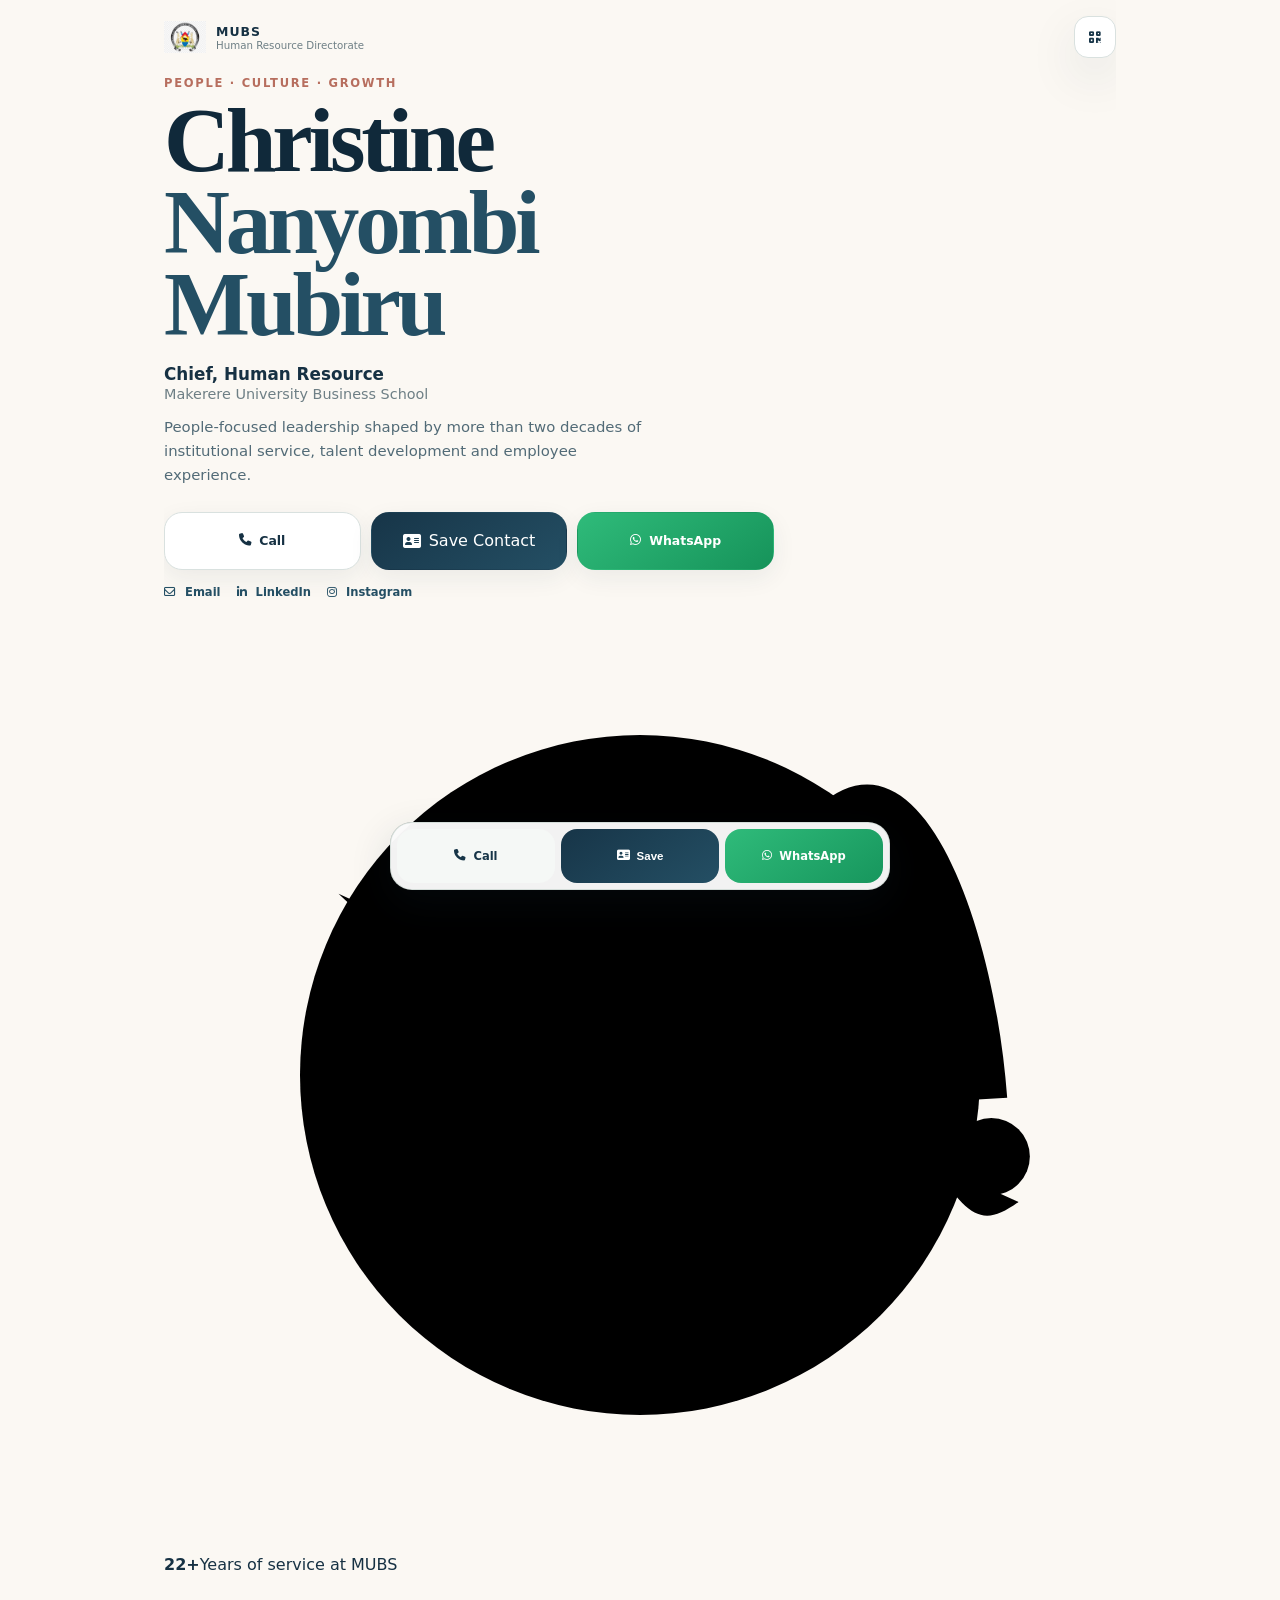
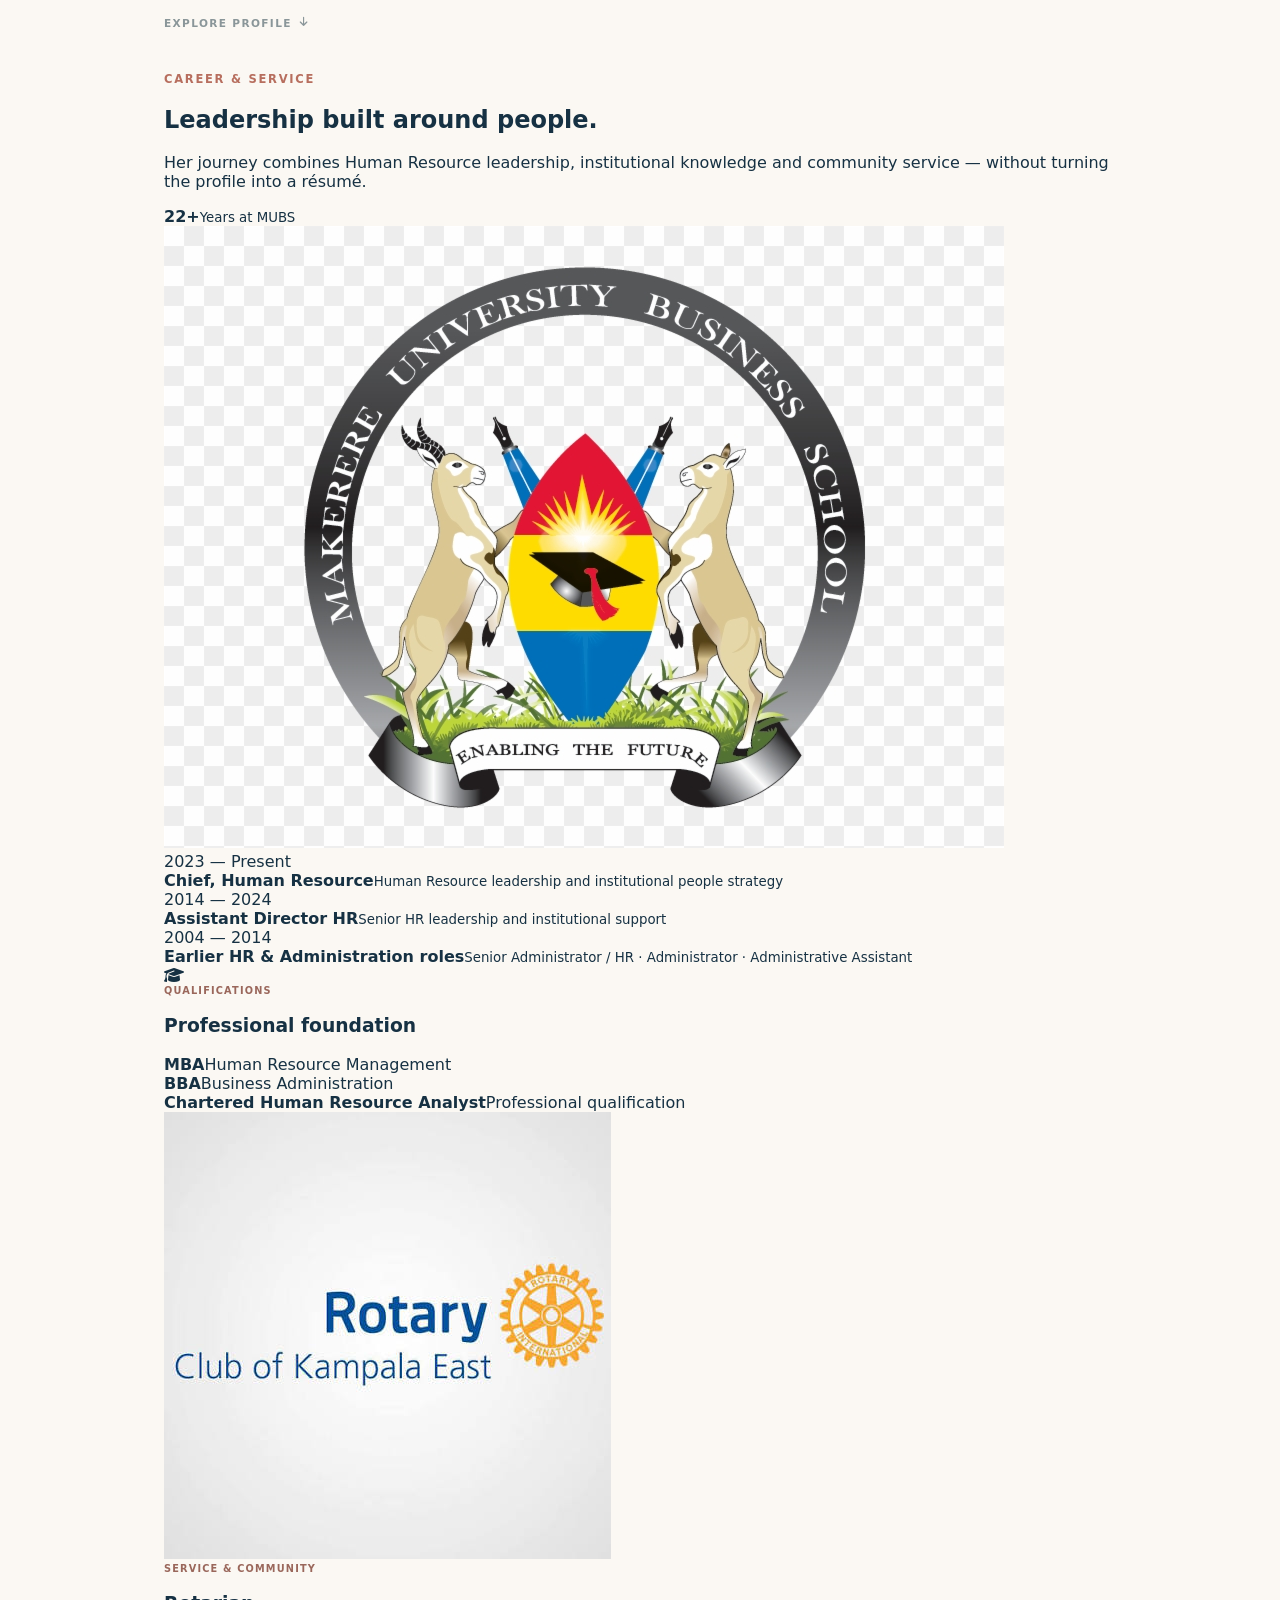
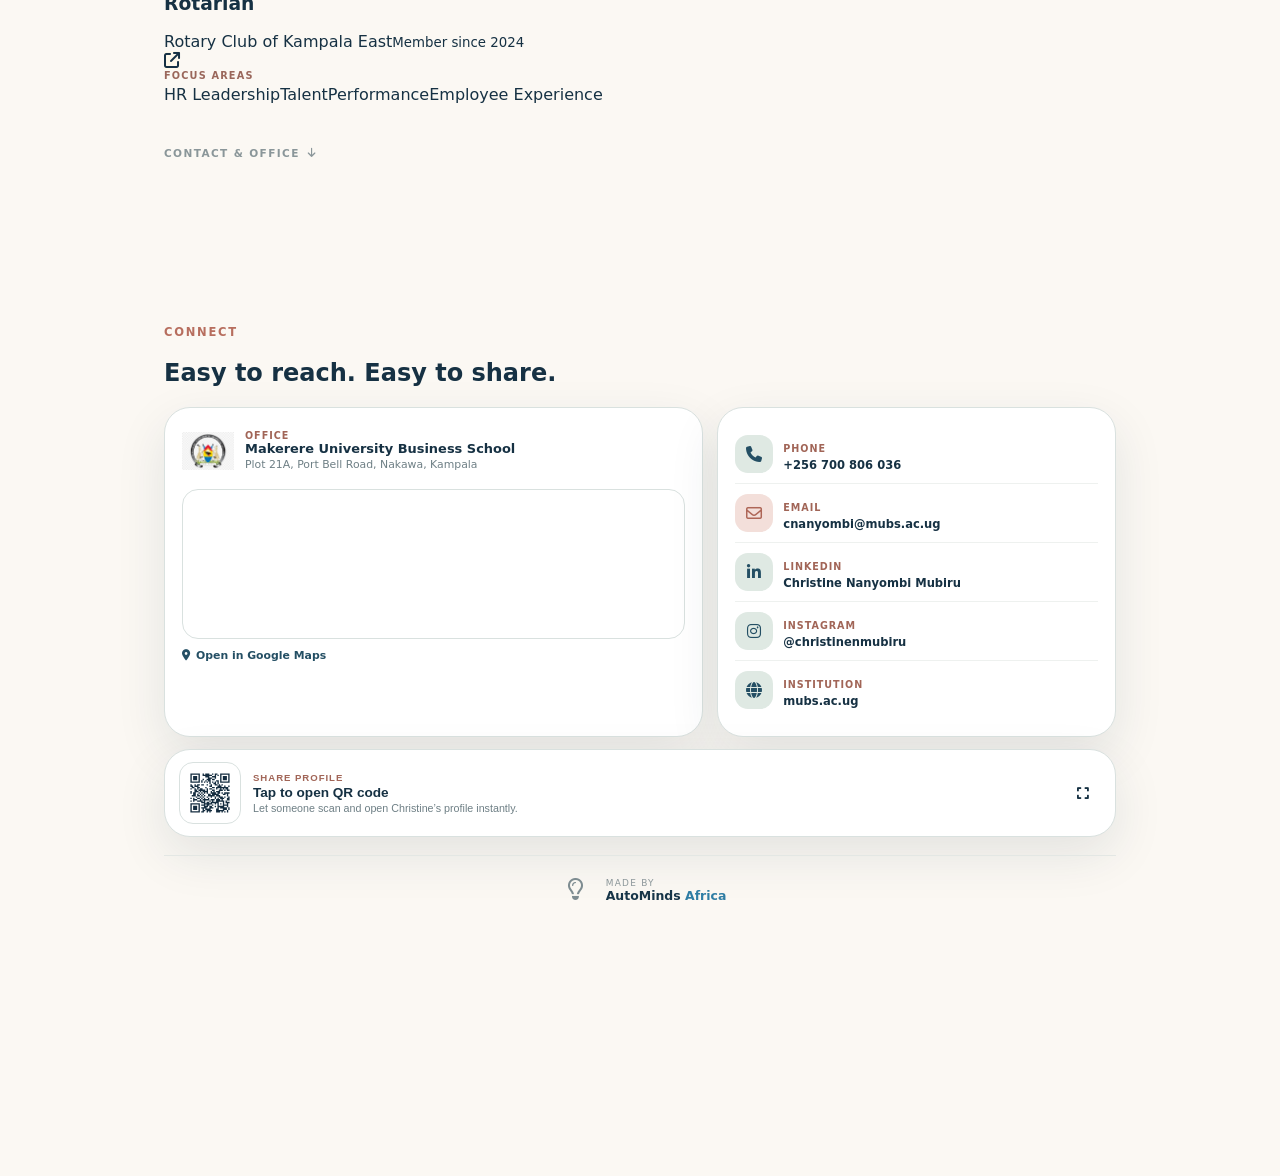
==== commit 927e8270: "Redesign Christine profile structure and loader" ====
--- a/index.html
+++ b/index.html
@@ -3,9 +3,10 @@
 <head>
   <meta charset="UTF-8" />
   <meta name="viewport" content="width=device-width, initial-scale=1.0, viewport-fit=cover" />
-  <meta name="theme-color" content="#fbf8f3" />
+  <meta name="theme-color" content="#f8f5ef" />
   <meta name="description" content="Professional digital profile for Christine Nanyombi Mubiru, Chief, Human Resource at Makerere University Business School." />
   <title>Christine Nanyombi Mubiru</title>
+  <link rel="icon" type="image/png" href="Mubs-logo.png" />
   <link rel="preconnect" href="https://fonts.googleapis.com">
   <link rel="preconnect" href="https://fonts.gstatic.com" crossorigin>
   <link href="https://fonts.googleapis.com/css2?family=Manrope:wght@400;500;600;700;800&family=Newsreader:opsz,wght@6..72,500;6..72,600&display=swap" rel="stylesheet">
@@ -13,91 +14,124 @@
   <link rel="stylesheet" href="styles.css" />
 </head>
 <body>
-  <div id="app-loader" class="app-loader" aria-live="polite">
-    <div class="loader-network" aria-hidden="true"><span></span><span></span><span></span><i></i><i></i></div>
-    <div class="loader-name-wrap"><p id="typed-name" class="loader-name"></p><span class="loader-cursor"></span></div>
+  <div id="app-loader" class="app-loader" aria-live="polite" aria-label="Opening Christine Nanyombi Mubiru profile">
+    <div class="loader-symbol" aria-hidden="true">
+      <svg viewBox="0 0 180 100" role="presentation">
+        <path class="loader-path path-one" d="M26 69 C48 23 83 19 94 52 S139 84 155 38" />
+        <path class="loader-path path-two" d="M34 37 C62 72 93 22 126 55" />
+      </svg>
+      <span class="loader-person person-a"></span>
+      <span class="loader-person person-b"></span>
+      <span class="loader-person person-c"></span>
+    </div>
+    <p class="loader-kicker">People · Culture · Growth</p>
+    <h1 class="loader-title">Christine Nanyombi Mubiru</h1>
+    <div class="loader-rule"><span></span></div>
   </div>
 
   <main id="main-content" class="profile is-hidden">
     <section class="screen hero-screen" id="home">
-      <div class="hero-orbit orbit-one"></div><div class="hero-orbit orbit-two"></div>
       <header class="top-brand">
         <a href="https://mubs.ac.ug/" target="_blank" rel="noopener" class="mubs-brand">
           <img src="Mubs-logo.png" alt="Makerere University Business School logo" />
           <span><strong>MUBS</strong><small>Human Resource Directorate</small></span>
         </a>
-        <button class="mini-qr" type="button" data-open-qr aria-label="Open QR code"><i class="fa-solid fa-qrcode"></i></button>
+        <button class="mini-qr" type="button" data-open-qr aria-label="Open profile QR code"><i class="fa-solid fa-qrcode"></i></button>
       </header>
 
-      <div class="hero-art" aria-hidden="true">
-        <svg viewBox="0 0 420 260" role="presentation">
-          <path class="art-line line-a" d="M30 187 C90 70 138 218 202 104 S315 47 388 119" />
-          <path class="art-line line-b" d="M40 94 C103 158 145 38 219 115 S337 215 392 144" />
-          <circle class="art-node sage" cx="58" cy="168" r="17" /><circle class="art-node coral" cx="137" cy="103" r="11" /><circle class="art-node navy" cx="217" cy="111" r="20" /><circle class="art-node sage" cx="310" cy="77" r="13" /><circle class="art-node coral" cx="373" cy="136" r="18" />
-          <path class="person-line" d="M196 111c0-12 10-22 22-22s22 10 22 22-10 22-22 22-22-10-22-22Zm-28 79c4-35 24-52 50-52s46 17 50 52" />
-        </svg>
+      <div class="hero-grid">
+        <div class="hero-copy">
+          <p class="kicker">People · Culture · Growth</p>
+          <h1>Christine<br><span>Nanyombi Mubiru</span></h1>
+          <div class="hero-role-block">
+            <p class="role">Chief, Human Resource</p>
+            <p class="institution">Makerere University Business School</p>
+          </div>
+          <p class="hero-note">People-focused leadership shaped by more than two decades of institutional service, talent development and employee experience.</p>
+
+          <div class="hero-actions">
+            <a href="tel:+256700806036" class="action action-light"><i class="fa-solid fa-phone"></i><span>Call</span></a>
+            <button id="save-contact" class="action action-primary" type="button"><i class="fa-solid fa-address-card"></i><span>Save Contact</span></button>
+            <a href="#" data-whatsapp class="action action-whatsapp" target="_blank" rel="noopener"><i class="fa-brands fa-whatsapp"></i><span>WhatsApp</span></a>
+          </div>
+
+          <div class="secondary-row">
+            <a href="#" data-email><i class="fa-regular fa-envelope"></i> Email</a>
+            <a href="https://www.linkedin.com/in/christine-nanyombi-mubiru-2118a454/" target="_blank" rel="noopener"><i class="fa-brands fa-linkedin-in"></i> LinkedIn</a>
+            <a href="https://www.instagram.com/christinenmubiru?igsi=dTNzY3RyOW1jcTY4" target="_blank" rel="noopener"><i class="fa-brands fa-instagram"></i> Instagram</a>
+          </div>
+        </div>
+
+        <div class="hero-visual" aria-hidden="true">
+          <svg viewBox="0 0 420 420" role="presentation">
+            <circle class="visual-ring ring-one" cx="210" cy="210" r="150" />
+            <circle class="visual-ring ring-two" cx="210" cy="210" r="105" />
+            <path class="visual-path path-a" d="M68 238 C123 114 185 310 250 155 S365 125 372 220" />
+            <path class="visual-path path-b" d="M77 130 C147 198 197 87 275 170 S348 287 377 266" />
+            <circle class="visual-node sage" cx="89" cy="223" r="16" />
+            <circle class="visual-node coral" cx="160" cy="136" r="11" />
+            <circle class="visual-node navy" cx="247" cy="156" r="23" />
+            <circle class="visual-node sage" cx="326" cy="138" r="13" />
+            <circle class="visual-node coral" cx="365" cy="246" r="17" />
+            <path class="visual-person" d="M222 157c0-15 12-27 27-27s27 12 27 27-12 27-27 27-27-12-27-27Zm-38 96c5-43 29-64 65-64s60 21 65 64" />
+          </svg>
+          <div class="visual-caption"><strong>22+</strong><span>Years of service at MUBS</span></div>
+        </div>
       </div>
 
-      <div class="hero-copy">
-        <p class="kicker">People · Culture · Growth</p>
-        <h1>Christine<br><span>Nanyombi Mubiru</span></h1>
-        <p class="role">Chief, Human Resource</p>
-        <p class="institution">Makerere University Business School</p>
-        <p class="hero-note">People-focused leadership shaped by experience, service and institutional growth.</p>
+      <a href="#profile" class="scroll-hint"><span>Explore profile</span><i class="fa-solid fa-arrow-down"></i></a>
+    </section>
+
+    <section class="screen profile-screen" id="profile">
+      <div class="section-intro">
+        <div><p class="section-kicker">Career & Service</p><h2>Leadership built around people.</h2></div>
+        <p>Her journey combines Human Resource leadership, institutional knowledge and community service — without turning the profile into a résumé.</p>
       </div>
 
-      <div class="hero-actions">
-        <a href="tel:+256700806036" class="action action-light"><i class="fa-solid fa-phone"></i><span>Call</span></a>
-        <button id="save-contact" class="action action-primary" type="button"><i class="fa-solid fa-address-card"></i><span>Save Contact</span></button>
-        <a href="#" data-whatsapp class="action action-whatsapp" target="_blank" rel="noopener"><i class="fa-brands fa-whatsapp"></i><span>WhatsApp</span></a>
-      </div>
-
-      <div class="secondary-row">
-        <a href="#" data-email><i class="fa-regular fa-envelope"></i> Email</a>
-        <a href="https://www.linkedin.com/in/christine-nanyombi-mubiru-2118a454/" target="_blank" rel="noopener"><i class="fa-brands fa-linkedin-in"></i> LinkedIn</a>
-        <a href="https://www.instagram.com/christinenmubiru?igsi=dTNzY3RyOW1jcTY4" target="_blank" rel="noopener"><i class="fa-brands fa-instagram"></i> Instagram</a>
-      </div>
-
-      <a href="#profile" class="scroll-hint"><span>Discover more</span><i class="fa-solid fa-arrow-down"></i></a>
-    </section>
-
-    <section class="screen story-screen" id="profile">
-      <div class="screen-heading">
-        <p class="section-kicker">Profile</p>
-        <h2>A career built around <em>people.</em></h2>
-        <p>Over two decades at MUBS, progressing through administration and Human Resource leadership.</p>
-      </div>
-
-      <div class="story-layout">
-        <article class="career-summary">
-          <div class="career-top"><div class="career-number">22<span>+</span></div><div><strong>Years at MUBS</strong><small>Human Resource & Administration</small></div></div>
-          <div class="career-steps">
-            <div class="career-step current"><span>2023 — Present</span><strong>Chief, Human Resource</strong></div>
-            <div class="career-step"><span>2014 — 2024</span><strong>Assistant Director HR</strong></div>
-            <div class="career-step"><span>2004 — 2014</span><strong>Earlier HR & Administration roles</strong></div>
+      <div class="profile-layout">
+        <article class="career-card">
+          <div class="career-head">
+            <div class="career-stat"><strong>22<span>+</span></strong><small>Years at MUBS</small></div>
+            <img src="Mubs-logo.png" alt="MUBS logo" />
+          </div>
+          <div class="career-timeline">
+            <div class="career-row current"><span>2023 — Present</span><div><strong>Chief, Human Resource</strong><small>Human Resource leadership and institutional people strategy</small></div></div>
+            <div class="career-row"><span>2014 — 2024</span><div><strong>Assistant Director HR</strong><small>Senior HR leadership and institutional support</small></div></div>
+            <div class="career-row"><span>2004 — 2014</span><div><strong>Earlier HR & Administration roles</strong><small>Senior Administrator / HR · Administrator · Administrative Assistant</small></div></div>
           </div>
         </article>
 
-        <div class="profile-stack">
-          <article class="mini-card qualifications-card">
-            <div class="mini-card-icon"><i class="fa-solid fa-graduation-cap"></i></div>
-            <div><p class="mini-label">Qualifications</p><strong>MBA · Human Resource Management</strong><span>BBA · Business Administration</span><span>Chartered Human Resource Analyst</span></div>
+        <div class="profile-side">
+          <article class="qualifications-card">
+            <div class="card-title-row"><span class="card-icon coral"><i class="fa-solid fa-graduation-cap"></i></span><div><p class="mini-label">Qualifications</p><h3>Professional foundation</h3></div></div>
+            <div class="qualification-list">
+              <div><strong>MBA</strong><span>Human Resource Management</span></div>
+              <div><strong>BBA</strong><span>Business Administration</span></div>
+              <div><strong>Chartered Human Resource Analyst</strong><span>Professional qualification</span></div>
+            </div>
           </article>
 
-          <a class="mini-card rotary-card" href="https://rotarykampalaeast.org/about/" target="_blank" rel="noopener">
-            <div class="rotary-mark"><i class="fa-solid fa-gear"></i></div>
-            <div><p class="mini-label">Service & Community</p><strong>Rotarian</strong><span>Rotary Club of Kampala East · Member since 2024</span></div>
-            <i class="fa-solid fa-arrow-up-right-from-square link-arrow"></i>
+          <a class="rotary-card" href="https://rotarykampalaeast.org/about/" target="_blank" rel="noopener">
+            <div class="rotary-logo-wrap"><img src="rotary-club-kampala-east.jpg" alt="Rotary Club of Kampala East logo" /></div>
+            <div class="rotary-copy"><p class="mini-label">Service & Community</p><h3>Rotarian</h3><span>Rotary Club of Kampala East</span><small>Member since 2024</small></div>
+            <i class="fa-solid fa-arrow-up-right-from-square rotary-arrow"></i>
           </a>
 
-          <article class="expertise-strip"><span>HR Leadership</span><span>Performance</span><span>Talent</span><span>Employee Experience</span></article>
+          <article class="expertise-card">
+            <p class="mini-label">Focus Areas</p>
+            <div class="expertise-list"><span>HR Leadership</span><span>Talent</span><span>Performance</span><span>Employee Experience</span></div>
+          </article>
         </div>
       </div>
-      <a href="#connect" class="scroll-hint dark"><span>Connect</span><i class="fa-solid fa-arrow-down"></i></a>
+
+      <a href="#connect" class="scroll-hint profile-hint"><span>Contact & office</span><i class="fa-solid fa-arrow-down"></i></a>
     </section>
 
     <section class="screen connect-screen" id="connect">
-      <div class="screen-heading connect-heading"><p class="section-kicker">Connect</p><h2>Let’s make contact.</h2></div>
+      <div class="section-intro connect-intro">
+        <div><p class="section-kicker">Connect</p><h2>Easy to reach. Easy to share.</h2></div>
+      </div>
+
       <div class="connect-layout">
         <article class="office-card">
           <div class="office-title"><img src="Mubs-logo.png" alt="MUBS logo" /><div><small>Office</small><strong>Makerere University Business School</strong><span>Plot 21A, Port Bell Road, Nakawa, Kampala</span></div></div>
@@ -109,14 +143,22 @@
           <a href="tel:+256700806036"><i class="fa-solid fa-phone"></i><div><small>Phone</small><strong>+256 700 806 036</strong></div></a>
           <a href="#" data-email><i class="fa-regular fa-envelope"></i><div><small>Email</small><strong>cnanyombi@mubs.ac.ug</strong></div></a>
           <a href="https://www.linkedin.com/in/christine-nanyombi-mubiru-2118a454/" target="_blank" rel="noopener"><i class="fa-brands fa-linkedin-in"></i><div><small>LinkedIn</small><strong>Christine Nanyombi Mubiru</strong></div></a>
+          <a href="https://www.instagram.com/christinenmubiru?igsi=dTNzY3RyOW1jcTY4" target="_blank" rel="noopener"><i class="fa-brands fa-instagram"></i><div><small>Instagram</small><strong>@christinenmubiru</strong></div></a>
           <a href="https://mubs.ac.ug/" target="_blank" rel="noopener"><i class="fa-solid fa-globe"></i><div><small>Institution</small><strong>mubs.ac.ug</strong></div></a>
         </article>
       </div>
 
-      <button class="share-card" type="button" data-open-qr><img src="profile-qr.svg" alt="QR code for Christine's digital profile" /><div><small>Share profile</small><strong>Tap to open QR</strong><span>Scan to open Christine’s digital profile instantly.</span></div><i class="fa-solid fa-expand"></i></button>
+      <button class="share-card" type="button" data-open-qr>
+        <img src="profile-qr.svg" alt="QR code for Christine's digital profile" />
+        <div><small>Share profile</small><strong>Tap to open QR code</strong><span>Let someone scan and open Christine’s profile instantly.</span></div>
+        <i class="fa-solid fa-expand"></i>
+      </button>
 
-      <footer class="autominds-footer">
-        <a href="https://automindsafrica.com" target="_blank" rel="noopener" class="autominds-link"><div class="bulb-animation" aria-hidden="true"><i class="fa-regular fa-lightbulb"></i><span></span></div><div><small>Made by</small><strong>AutoMinds <span>Africa</span></strong></div></a>
+      <footer class="autominds-footer" id="autominds-footer">
+        <a href="https://automindsafrica.com" target="_blank" rel="noopener" class="autominds-link">
+          <div class="bulb-animation" aria-hidden="true"><i class="fa-regular fa-lightbulb"></i><span class="bulb-glow"></span></div>
+          <div><small>Made by</small><strong>AutoMinds <span>Africa</span></strong></div>
+        </a>
       </footer>
     </section>
   </main>
@@ -129,7 +171,14 @@
 
   <div class="qr-modal" id="qr-modal" aria-hidden="true" role="dialog" aria-modal="true" aria-labelledby="qr-title">
     <button class="qr-backdrop" data-close-qr aria-label="Close QR"></button>
-    <div class="qr-dialog"><button class="qr-close" type="button" data-close-qr aria-label="Close"><i class="fa-solid fa-xmark"></i></button><p class="section-kicker">Scan profile</p><h2 id="qr-title">Christine Nanyombi Mubiru</h2><div class="qr-large"><img src="profile-qr.svg" alt="QR code linking to Christine's digital profile" /></div><p>Point a phone camera at the code to open this profile.</p></div>
+    <div class="qr-dialog">
+      <button class="qr-close" type="button" data-close-qr aria-label="Close"><i class="fa-solid fa-xmark"></i></button>
+      <img src="Mubs-logo.png" class="qr-logo" alt="MUBS logo" />
+      <p class="section-kicker">Scan profile</p>
+      <h2 id="qr-title">Christine Nanyombi Mubiru</h2>
+      <div class="qr-large"><img src="profile-qr.svg" alt="QR code linking to Christine's digital profile" /></div>
+      <p>Point a phone camera at the code to open this profile.</p>
+    </div>
   </div>
 
   <script src="script.js"></script>
--- a/styles.css
+++ b/styles.css
@@ -1,60 +1 @@
-:root{
-  --navy-950:#142c3f;
-  --navy-900:#18384f;
-  --navy-800:#214b65;
-  --navy-700:#2b607c;
-  --blue-600:#467b93;
-  --blue-500:#6c98aa;
-  --blue-200:#d7e5e7;
-  --blue-100:#eaf1f2;
-  --blue-50:#f4f8f8;
-  --sage:#8fa99b;
-  --sage-soft:#e7eeea;
-  --coral:#df907e;
-  --coral-soft:#f5e4df;
-  --ivory:#f7f4ef;
-  --ink:#193246;
-  --muted:#687d88;
-  --white:#fff;
-  --line:#d8e2e2;
-  --line-strong:#c6d5d5;
-  --green:#22a76a;
-  --shadow:0 16px 42px rgba(25,55,73,.09);
-  --shadow-soft:0 8px 24px rgba(25,55,73,.065);
-  --radius-xl:30px;
-  --radius-lg:22px;
-  --radius-md:16px;
-}
-*{box-sizing:border-box}
-html{scroll-behavior:smooth}
-body{margin:0;min-height:100vh;overflow-x:hidden;font-family:Inter,system-ui,-apple-system,BlinkMacSystemFont,"Segoe UI",sans-serif;color:var(--ink);background:linear-gradient(180deg,#f7f4ef 0%,#f4f7f5 46%,#edf4f5 100%)}
-a{color:inherit}button{font:inherit}button,a{-webkit-tap-highlight-color:transparent}
-.ambient{position:fixed;pointer-events:none;border-radius:50%;filter:blur(90px);z-index:0;opacity:.46}.ambient-one{width:330px;height:330px;background:#e5b9ad;left:-210px;top:6vh}.ambient-two{width:390px;height:390px;background:#bfd4ca;right:-250px;top:54vh}
-.profile-shell{position:relative;z-index:1;width:min(100%,920px);margin:0 auto;padding:10px 14px 106px;transition:opacity .45s ease,transform .45s ease}.profile-shell.is-hidden{opacity:0;visibility:hidden;transform:translateY(8px)}
-.panel{position:relative;margin:0 0 16px;padding:24px;border:1px solid rgba(197,211,210,.92);border-radius:var(--radius-xl);background:rgba(255,255,255,.93);box-shadow:var(--shadow);overflow:hidden}.panel::before{content:"";position:absolute;inset:0 0 auto 0;height:3px;background:linear-gradient(90deg,transparent,var(--sage),var(--coral),transparent);opacity:.68}
-.hero-panel{text-align:center;padding-top:18px;min-height:0}.hero-line-art{position:absolute;width:100%;height:auto;left:0;bottom:-55px;opacity:.15;pointer-events:none}.hero-line-art path{fill:none;stroke:var(--navy-700);stroke-width:2}.hero-line-art path:nth-child(2){stroke:var(--coral);stroke-width:1.5}.hero-line-art circle{fill:var(--sage);stroke:#fff;stroke-width:3}
-.institution-top{position:relative;z-index:2;display:inline-flex;align-items:center;gap:9px;padding:7px 12px 7px 8px;border:1px solid var(--line);border-radius:999px;background:rgba(255,255,255,.9);box-shadow:var(--shadow-soft);text-align:left}.hero-logo{width:34px;height:34px;object-fit:contain}.institution-top div{display:flex;flex-direction:column}.institution-top span{font-weight:800;font-size:.72rem;color:var(--navy-900)}.institution-top small{margin-top:1px;color:var(--muted);font-size:.63rem}
-.photo-box{position:relative;z-index:2;width:136px;height:136px;margin:15px auto 0;padding:5px;border:1px solid #c9d7d5;border-radius:23px;background:linear-gradient(145deg,#e4eeea,#fff 55%,#f3ddd7);box-shadow:0 14px 35px rgba(40,76,91,.11)}.photo-inner{width:100%;height:100%;display:grid;place-items:center;border:1px solid rgba(255,255,255,.95);border-radius:18px;background:linear-gradient(145deg,#fbfcfb,#edf3f0);font-family:"DM Serif Display",Georgia,serif;font-size:2.35rem;color:var(--navy-800);letter-spacing:.07em}
-.hero-copy{position:relative;z-index:2;max-width:700px;margin:13px auto 0}.warm-kicker{margin:0 0 7px;color:#b86f60;font-size:.67rem;font-weight:800;letter-spacing:.13em;text-transform:uppercase}.hero-copy h1{margin:0;font-family:"DM Serif Display",Georgia,serif;font-weight:400;font-size:clamp(2rem,6.5vw,3.45rem);line-height:1.02;color:var(--navy-950)}.hero-role{margin:9px 0 3px;font-weight:800;font-size:clamp(1rem,3vw,1.22rem);color:var(--navy-800)}.hero-org{margin:0;color:var(--muted);font-size:.86rem;line-height:1.45}
-.hero-actions{position:relative;z-index:2;width:min(100%,620px);display:grid;grid-template-columns:repeat(3,1fr);gap:8px;margin:15px auto 0}.primary-action{min-height:54px;display:flex;align-items:center;justify-content:center;gap:7px;padding:9px;border:1px solid var(--line);border-radius:15px;background:#fff;color:var(--navy-900);text-decoration:none;font-weight:800;font-size:.76rem;box-shadow:var(--shadow-soft);cursor:pointer;transition:.2s ease}.primary-action:hover{transform:translateY(-2px)}.call-action{background:#fbfcfb}.save-action{border-color:transparent;background:linear-gradient(145deg,var(--navy-900),var(--navy-700));color:#fff}.whatsapp-action{border-color:transparent;background:linear-gradient(145deg,#2ab978,#169860);color:#fff}
-.secondary-actions{position:relative;z-index:2;display:flex;justify-content:center;gap:5px;flex-wrap:wrap;margin-top:8px}.secondary-actions a,.secondary-actions button{border:0;background:transparent;color:var(--navy-700);padding:6px 8px;text-decoration:none;font-size:.7rem;font-weight:750;cursor:pointer}.secondary-actions i{margin-right:4px}.scroll-tease{position:relative;z-index:2;display:flex;align-items:center;justify-content:center;gap:6px;margin-top:6px;color:#8c9da3;font-size:.62rem;font-weight:800;text-transform:uppercase;letter-spacing:.13em}.scroll-tease i{animation:bounce 1.7s ease-in-out infinite}
-.section-head{display:flex;align-items:flex-start;justify-content:space-between;gap:14px;margin-bottom:15px}.compact-head{align-items:center}.eyebrow,.card-label{margin:0;color:#b46d5f;font-size:.63rem;font-weight:800;letter-spacing:.16em;text-transform:uppercase}.section-head h2{max-width:640px;margin:5px 0 0;font-family:"DM Serif Display",Georgia,serif;font-size:clamp(1.7rem,4.8vw,2.45rem);font-weight:400;line-height:1.07;color:var(--navy-950)}
-.experience-pill{min-width:92px;display:flex;flex-direction:column;align-items:center;padding:10px 12px;border:1px solid #cfdcd7;border-radius:18px;background:var(--sage-soft)}.experience-pill strong{font-family:"DM Serif Display",Georgia,serif;font-size:1.65rem;line-height:1;color:var(--navy-900)}.experience-pill span{margin-top:4px;color:#61786d;font-size:.61rem;font-weight:750;text-transform:uppercase;letter-spacing:.07em}
-.story-grid{display:grid;grid-template-columns:1.2fr .8fr;gap:12px}.story-card,.strength-card,.career-summary-card,.qualification-card,.office-card,.contact-card,.qr-card{border:1px solid var(--line);border-radius:var(--radius-lg);background:#fff;box-shadow:var(--shadow-soft)}.story-card,.strength-card,.career-summary-card,.qualification-card,.office-card,.contact-card{padding:18px}.story-card p{margin:0 0 10px;color:var(--muted);font-size:.87rem;line-height:1.58}.story-card .lead-copy{font-size:.95rem;font-weight:650;color:var(--navy-900)}.signature-line{display:grid;grid-template-columns:4px 1fr;gap:10px;margin-top:14px;padding:11px 12px;border:1px solid #ead7d1;border-radius:14px;background:#fff8f6}.signature-line span{border-radius:999px;background:linear-gradient(var(--coral),#c67362)}.signature-line strong{font-size:.72rem;line-height:1.4;color:var(--navy-800)}
-.strength-list{display:grid;grid-template-columns:1fr 1fr;gap:8px;margin-top:11px}.strength-list span{min-height:50px;display:flex;align-items:center;gap:8px;padding:10px;border:1px solid #d9e4df;border-radius:14px;background:#f8fbf9;color:var(--navy-800);font-size:.71rem;font-weight:750}.strength-list i{width:22px;color:#789889}
-.journey-layout{display:grid;grid-template-columns:1.18fr .82fr;gap:12px}.career-brand{display:flex;align-items:center;gap:9px;padding-bottom:12px;margin-bottom:11px;border-bottom:1px solid var(--line)}.career-brand img{width:40px;height:40px;object-fit:contain}.career-brand div{display:flex;flex-direction:column}.career-brand strong{font-size:.8rem;color:var(--navy-950)}.career-brand span{margin-top:2px;font-size:.66rem;color:var(--muted)}.career-stage{position:relative;display:grid;grid-template-columns:92px 1fr;gap:12px;padding:11px 0;border-bottom:1px solid #edf1ef}.career-stage:last-child{border-bottom:0;padding-bottom:0}.career-stage::before{content:"";position:absolute;left:0;top:16px;width:5px;height:5px;border-radius:50%;background:var(--sage)}.career-stage.current::before{background:var(--coral)}.stage-year{padding-left:14px;color:#728a80;font-size:.64rem;font-weight:800;line-height:1.35;text-transform:uppercase;letter-spacing:.05em}.career-stage h3{margin:0 0 3px;font-size:.88rem;color:var(--navy-950)}.career-stage p{margin:0;color:var(--muted);font-size:.72rem;line-height:1.4}
-.journey-side{display:grid;gap:10px}.simplified-qualifications{padding-bottom:12px}.qualification-line{display:grid;grid-template-columns:32px 1fr;gap:9px;align-items:center;padding:10px 0;border-bottom:1px solid #edf1ef}.qualification-line:last-child{border-bottom:0;padding-bottom:0}.qualification-line i{width:32px;height:32px;display:grid;place-items:center;border-radius:10px;background:var(--coral-soft);color:#b97061}.qualification-line strong{display:block;color:var(--navy-900);font-size:.75rem}.qualification-line span{display:block;margin-top:2px;color:var(--muted);font-size:.67rem}
-.rotary-card{display:grid;grid-template-columns:40px 1fr 18px;gap:10px;align-items:center;padding:14px 15px;border:1px solid #e6d8b9;border-radius:var(--radius-lg);background:linear-gradient(145deg,#fffdf7,#fff8e7);box-shadow:var(--shadow-soft);text-decoration:none}.rotary-mark{width:40px;height:40px;display:grid;place-items:center;border-radius:50%;background:#f7ca43;color:#315276}.rotary-card div:nth-child(2){display:flex;flex-direction:column}.rotary-card small{color:#a27613;font-size:.59rem;font-weight:800;text-transform:uppercase;letter-spacing:.1em}.rotary-card strong{margin-top:2px;color:var(--navy-950);font-size:.9rem}.rotary-card span{margin-top:2px;color:var(--muted);font-size:.66rem;line-height:1.35}.rotary-card>i{color:#a27613;font-size:.7rem}
-.connect-grid{display:grid;grid-template-columns:1.16fr .84fr;gap:12px}.office-title-row{display:grid;grid-template-columns:50px 1fr;gap:10px;align-items:center;margin-bottom:11px}.office-logo{width:50px;height:50px;object-fit:contain}.office-title-row div{display:flex;flex-direction:column}.office-title-row small{color:#b46d5f;font-size:.61rem;font-weight:800;text-transform:uppercase;letter-spacing:.12em}.office-title-row strong{margin-top:2px;color:var(--navy-950);font-size:.82rem}.office-title-row span{margin-top:2px;color:var(--muted);font-size:.7rem;line-height:1.35}.map-frame{height:160px;border:1px solid var(--line);border-radius:15px;overflow:hidden;background:#edf3f3}.map-frame iframe{width:100%;height:100%;border:0}.office-links{display:flex;gap:8px;flex-wrap:wrap;margin-top:9px}.office-links a{display:inline-flex;align-items:center;gap:5px;color:var(--navy-700);text-decoration:none;font-size:.68rem;font-weight:800}
-.contact-card{display:grid;align-content:start;padding-top:9px;padding-bottom:9px}.contact-card a{display:grid;grid-template-columns:34px 1fr;gap:9px;align-items:center;padding:9px 0;border-bottom:1px solid var(--line);text-decoration:none}.contact-card a:last-child{border-bottom:0}.contact-card i{width:34px;height:34px;display:grid;place-items:center;border-radius:11px;background:var(--sage-soft);color:var(--navy-700)}.contact-card a:nth-child(2) i{background:var(--coral-soft);color:#b56d5d}.contact-card small{display:block;color:var(--muted);font-size:.61rem}.contact-card strong{display:block;margin-top:2px;color:var(--navy-900);font-size:.71rem;overflow-wrap:anywhere}
-.qr-card{width:100%;display:grid;grid-template-columns:60px 1fr 28px;gap:12px;align-items:center;margin-top:11px;padding:12px 14px;text-align:left;cursor:pointer;color:var(--ink)}.qr-card img{width:60px;height:60px;padding:5px;border:1px solid var(--line);border-radius:12px;background:#fff}.qr-card div{display:flex;flex-direction:column}.qr-card small{color:#b46d5f;font-size:.6rem;font-weight:800;text-transform:uppercase;letter-spacing:.1em}.qr-card strong{margin-top:2px;color:var(--navy-950);font-size:.85rem}.qr-card span{margin-top:2px;color:var(--muted);font-size:.68rem}.qr-card>i{color:var(--navy-700)}
-.sticky-action-dock{position:fixed;z-index:50;left:50%;bottom:max(10px,env(safe-area-inset-bottom));transform:translateX(-50%);width:min(calc(100% - 26px),500px);display:grid;grid-template-columns:repeat(3,1fr);gap:6px;padding:6px;border:1px solid rgba(190,204,201,.94);border-radius:20px;background:rgba(255,255,255,.94);box-shadow:0 14px 42px rgba(22,51,68,.17);backdrop-filter:blur(18px);opacity:0;pointer-events:none;transition:opacity .25s ease}.page-ready .sticky-action-dock{opacity:1;pointer-events:auto}.sticky-action-dock a,.sticky-action-dock button{min-height:52px;display:flex;align-items:center;justify-content:center;gap:7px;border:0;border-radius:14px;background:#f4f7f5;color:var(--navy-900);text-decoration:none;font-weight:800;font-size:.72rem;cursor:pointer}.sticky-action-dock button{background:linear-gradient(145deg,var(--navy-900),var(--navy-700));color:#fff}.sticky-action-dock .sticky-whatsapp{background:linear-gradient(145deg,#2aba79,#16965d);color:#fff}.sticky-action-dock i{font-size:.95rem}
-.qr-modal{position:fixed;z-index:100;inset:0;display:grid;place-items:center;padding:18px;opacity:0;visibility:hidden;transition:.22s ease}.qr-modal.open{opacity:1;visibility:visible}.qr-backdrop{position:absolute;inset:0;border:0;background:rgba(15,34,46,.62);backdrop-filter:blur(8px)}.qr-dialog{position:relative;z-index:1;width:min(100%,370px);padding:21px;border:1px solid #d6e0df;border-radius:26px;background:#fff;box-shadow:0 24px 80px rgba(16,38,52,.24);text-align:center}.qr-close{position:absolute;right:12px;top:12px;width:36px;height:36px;border:1px solid var(--line);border-radius:50%;background:#fff;color:var(--navy-900);cursor:pointer}.qr-logo{width:52px;height:52px;object-fit:contain;margin-bottom:7px}.qr-dialog h2{margin:5px 0 12px;font-family:"DM Serif Display",Georgia,serif;font-size:1.75rem;font-weight:400;color:var(--navy-950)}.qr-large{width:min(76vw,250px);height:min(76vw,250px);margin:0 auto;padding:11px;border:1px solid var(--line);border-radius:20px;background:#fff}.qr-large img{width:100%;height:100%;display:block}.qr-note{margin:11px 0 0;color:var(--muted);font-size:.72rem}.modal-lock{overflow:hidden}
-.app-loader{position:fixed;z-index:200;inset:0;display:flex;flex-direction:column;align-items:center;justify-content:center;padding:24px;background:var(--ivory);transition:opacity .5s ease,visibility .5s ease}.app-loader.fade-out{opacity:0;visibility:hidden}.loader-mark{position:relative;width:88px;height:52px;margin-bottom:15px}.loader-node{position:absolute;width:11px;height:11px;border-radius:50%;background:var(--sage);box-shadow:0 4px 12px rgba(69,104,88,.16);animation:nodePulse 1.8s ease-in-out infinite}.loader-node.one{left:4px;bottom:6px}.loader-node.two{left:38px;top:3px;background:var(--coral);animation-delay:.18s}.loader-node.three{right:4px;bottom:8px;background:var(--navy-700);animation-delay:.36s}.loader-thread{position:absolute;height:2px;background:#b7c9c1;transform-origin:left center;animation:threadPulse 1.8s ease-in-out infinite}.thread-one{width:39px;left:13px;bottom:16px;transform:rotate(-31deg)}.thread-two{width:38px;left:47px;top:19px;transform:rotate(32deg);animation-delay:.18s}.loader-name-row{display:flex;justify-content:center;align-items:center;max-width:92vw}.loader-name{margin:0;font-family:"DM Serif Display",Georgia,serif;font-size:clamp(1.8rem,7vw,2.9rem);color:var(--navy-950);text-align:center;line-height:1.05}.loader-cursor{width:2px;height:1.05em;margin-left:4px;background:var(--coral);animation:blink .8s steps(1) infinite}.loader-line{width:0;height:2px;margin-top:15px;border-radius:999px;background:linear-gradient(90deg,var(--sage),var(--coral));transition:width .45s ease}.loader-line.ready{width:min(245px,58vw)}
-.reveal{opacity:0;transform:translateY(13px);transition:opacity .5s ease,transform .5s ease}.reveal.visible{opacity:1;transform:none}
-@keyframes blink{50%{opacity:0}}@keyframes nodePulse{0%,100%{transform:scale(.82);opacity:.55}50%{transform:scale(1.08);opacity:1}}@keyframes threadPulse{0%,100%{opacity:.25}50%{opacity:1}}@keyframes bounce{0%,100%{transform:translateY(0)}50%{transform:translateY(4px)}}
-@media(max-width:760px){
-  .profile-shell{padding:8px 10px 96px}.panel{padding:18px 15px;margin-bottom:13px;border-radius:23px}.hero-panel{padding-top:14px}.institution-top{max-width:100%}.institution-top span{font-size:.66rem}.photo-box{width:118px;height:118px;margin-top:12px}.photo-inner{font-size:2rem}.warm-kicker{font-size:.58rem}.hero-copy h1{font-size:clamp(1.95rem,9.7vw,2.75rem)}.hero-role{margin-top:7px}.hero-actions{margin-top:13px;gap:7px}.primary-action{min-height:52px;padding:7px 4px;font-size:.68rem;flex-direction:column;gap:3px}.secondary-actions{margin-top:6px}.secondary-actions a,.secondary-actions button{font-size:.66rem}.scroll-tease{margin-top:4px}.section-head{margin-bottom:12px}.section-head h2{font-size:1.74rem}.experience-pill{min-width:78px;padding:8px 9px}.experience-pill strong{font-size:1.4rem}.experience-pill span{font-size:.54rem}.story-grid,.journey-layout,.connect-grid{grid-template-columns:1fr}.story-card,.strength-card,.career-summary-card,.qualification-card,.office-card,.contact-card{padding:15px}.strength-list{grid-template-columns:1fr 1fr}.career-stage{grid-template-columns:84px 1fr;gap:9px}.map-frame{height:150px}.contact-card{grid-template-columns:1fr 1fr;gap:0 10px}.contact-card a:nth-child(odd){border-right:1px solid var(--line);padding-right:8px}.contact-card a{grid-template-columns:30px 1fr}.contact-card i{width:30px;height:30px}.contact-card strong{font-size:.66rem}.qr-card{grid-template-columns:54px 1fr 22px;padding:10px}.qr-card img{width:54px;height:54px}.qr-card span{display:none}.sticky-action-dock{width:calc(100% - 20px)}
-}
-@media(max-width:430px){.institution-top small{display:none}.strength-list{grid-template-columns:1fr 1fr}.contact-card{grid-template-columns:1fr}.contact-card a:nth-child(odd){border-right:0;padding-right:0}.career-stage{grid-template-columns:76px 1fr}.rotary-card{grid-template-columns:38px 1fr 16px}.rotary-mark{width:38px;height:38px}}
-@media(prefers-reduced-motion:reduce){*,*::before,*::after{scroll-behavior:auto!important;animation-duration:.01ms!important;animation-iteration-count:1!important;transition-duration:.01ms!important}}
+:root{--navy:#173548;--navy2:#244f64;--ink:#163143;--muted:#6e7f85;--ivory:#fbf8f3;--white:#fff;--sage:#8fa99b;--sage2:#dfe9e3;--coral:#dc8c7a;--coral2:#f3dfda;--line:#d9e1df;--gold:#e3b748;--shadow:0 18px 50px rgba(24,52,67,.10)}*{box-sizing:border-box}html{scroll-behavior:smooth;scroll-snap-type:y proximity}body{margin:0;background:var(--ivory);color:var(--ink);font-family:Manrope,system-ui,sans-serif;overflow-x:hidden}a{color:inherit}.profile{width:min(100%,980px);margin:0 auto;padding:0 14px 92px}.profile.is-hidden{opacity:0;visibility:hidden}.screen{position:relative;min-height:100svh;scroll-snap-align:start;padding:18px 0 80px;display:flex;flex-direction:column;justify-content:center}.hero-screen{overflow:hidden}.top-brand{position:absolute;top:16px;left:0;right:0;display:flex;align-items:center;justify-content:space-between;z-index:4}.mubs-brand{display:flex;align-items:center;gap:10px;text-decoration:none}.mubs-brand img{width:42px;height:42px;object-fit:contain}.mubs-brand span{display:flex;flex-direction:column}.mubs-brand strong{font-size:.78rem;letter-spacing:.08em}.mubs-brand small{font-size:.64rem;color:var(--muted)}.mini-qr{width:42px;height:42px;border:1px solid var(--line);border-radius:14px;background:#fff;color:var(--navy);box-shadow:var(--shadow)}.hero-art{position:absolute;right:-40px;top:88px;width:min(58vw,500px);opacity:.92}.hero-art svg{width:100%;height:auto}.art-line{fill:none;stroke-width:2}.line-a{stroke:#9eb4aa}.line-b{stroke:#edc3ba}.art-node.sage{fill:#b8cabc}.art-node.coral{fill:#e7aa9a}.art-node.navy{fill:#31566b}.person-line{fill:none;stroke:#31566b;stroke-width:3;stroke-linecap:round}.hero-orbit{position:absolute;border-radius:50%;filter:blur(2px)}.orbit-one{width:310px;height:310px;background:radial-gradient(circle,rgba(143,169,155,.18),transparent 68%);left:-130px;top:20%}.orbit-two{width:280px;height:280px;background:radial-gradient(circle,rgba(220,140,122,.13),transparent 70%);right:-120px;bottom:14%}.hero-copy{position:relative;z-index:3;max-width:620px;padding-top:58px}.kicker,.section-kicker{margin:0 0 10px;color:#b76e5e;font-size:.72rem;font-weight:800;letter-spacing:.15em;text-transform:uppercase}.hero-copy h1,.screen-heading h2,.qr-dialog h2{font-family:Newsreader,serif;font-weight:600;color:#10293a}.hero-copy h1{margin:0;font-size:clamp(3rem,9vw,5.7rem);line-height:.9;letter-spacing:-.045em}.hero-copy h1 span{color:var(--navy2)}.role{margin:18px 0 2px;font-size:1.05rem;font-weight:800}.institution{margin:0;color:var(--muted);font-size:.9rem}.hero-note{max-width:500px;margin:14px 0 0;color:#526b77;font-size:.93rem;line-height:1.6}.hero-actions{display:grid;grid-template-columns:repeat(3,1fr);gap:10px;max-width:610px;margin-top:24px;position:relative;z-index:3}.action{min-height:58px;border:1px solid var(--line);border-radius:18px;display:flex;align-items:center;justify-content:center;gap:8px;text-decoration:none;font-weight:800;font-size:.78rem;box-shadow:0 8px 24px rgba(24,52,67,.07)}button.action{font:inherit}.action-light{background:#fff}.action-primary{background:linear-gradient(145deg,var(--navy),var(--navy2));color:#fff;border-color:transparent}.action-whatsapp{background:linear-gradient(145deg,#2fbb7a,#16935a);color:#fff;border-color:transparent}.secondary-row{display:flex;gap:16px;flex-wrap:wrap;margin-top:15px;position:relative;z-index:3}.secondary-row a{text-decoration:none;color:var(--navy2);font-size:.72rem;font-weight:700}.secondary-row i{margin-right:5px}.scroll-hint{position:absolute;bottom:25px;left:0;display:inline-flex;align-items:center;gap:8px;text-decoration:none;color:#8a9699;font-size:.66rem;font-weight:800;text-transform:uppercase;letter-spacing:.13em}.scroll-hint i{animation:bob 1.6s ease-in-out infinite}.scroll-hint.dark{color:#6d8176}.story-screen{padding-top:52px}.screen-heading{max-width:720px;margin-bottom:24px}.screen-heading h2{margin:0;font-size:clamp(2.3rem,6vw,4rem);line-height:.98;letter-spacing:-.035em}.screen-heading h2 em{color:var(--coral);font-style:normal}.screen-heading>p:last-child{max-width:620px;margin:10px 0 0;color:var(--muted);line-height:1.55;font-size:.88rem}.story-layout{display:grid;grid-template-columns:1.05fr .95fr;gap:16px}.career-summary,.mini-card,.expertise-strip,.office-card,.contact-card,.share-card{border:1px solid var(--line);border-radius:26px;background:#fff;box-shadow:var(--shadow)}.career-summary{padding:22px}.career-top{display:flex;align-items:center;gap:14px;padding-bottom:18px;border-bottom:1px solid #e9efec}.career-number{font-family:Newsreader,serif;font-size:3.6rem;line-height:.8;color:var(--navy)}.career-number span{color:var(--coral);font-size:1.7rem}.career-top strong{display:block}.career-top small{display:block;margin-top:3px;color:var(--muted);font-size:.68rem}.career-steps{padding-top:8px}.career-step{display:grid;grid-template-columns:105px 1fr;gap:12px;padding:14px 0;border-bottom:1px solid #eef1ef}.career-step:last-child{border-bottom:0}.career-step span{color:#789086;font-size:.63rem;font-weight:800;text-transform:uppercase;letter-spacing:.05em}.career-step strong{font-size:.84rem;color:var(--navy)}.career-step.current strong{color:#a95f50}.profile-stack{display:grid;gap:12px}.mini-card{display:grid;grid-template-columns:46px 1fr;gap:12px;padding:17px}.mini-card-icon,.rotary-mark{width:46px;height:46px;display:grid;place-items:center;border-radius:16px}.mini-card-icon{background:var(--coral2);color:#b76e5e}.mini-card div:nth-child(2){display:flex;flex-direction:column}.mini-label{margin:0 0 4px;color:#9a675b;font-size:.61rem;font-weight:800;letter-spacing:.12em;text-transform:uppercase}.mini-card strong{font-size:.79rem}.mini-card span{margin-top:3px;color:var(--muted);font-size:.68rem}.rotary-card{grid-template-columns:46px 1fr 18px;text-decoration:none;background:linear-gradient(145deg,#fffdf8,#fff9e9);border-color:#eadcb5}.rotary-mark{background:#f5cf59;color:#37546a}.link-arrow{color:#a98524;font-size:.7rem}.expertise-strip{padding:14px;display:flex;flex-wrap:wrap;gap:7px}.expertise-strip span{padding:8px 10px;border-radius:999px;background:#f4f8f5;color:#466257;font-size:.65rem;font-weight:750}.connect-screen{padding-top:48px}.connect-heading{margin-bottom:18px}.connect-layout{display:grid;grid-template-columns:1.15fr .85fr;gap:14px}.office-card,.contact-card{padding:17px}.office-title{display:grid;grid-template-columns:52px 1fr;gap:11px;align-items:center;margin-bottom:12px}.office-title img{width:52px;height:52px;object-fit:contain}.office-title div{display:flex;flex-direction:column}.office-title small,.contact-card small,.share-card small{color:#a16557;font-size:.6rem;font-weight:800;text-transform:uppercase;letter-spacing:.1em}.office-title strong{font-size:.81rem}.office-title span{margin-top:2px;color:var(--muted);font-size:.68rem;line-height:1.35}.map-mini{height:150px;border:1px solid var(--line);border-radius:16px;overflow:hidden}.map-mini iframe{width:100%;height:100%;border:0}.map-link{display:inline-flex;gap:6px;align-items:center;margin-top:10px;color:var(--navy2);font-size:.68rem;font-weight:800;text-decoration:none}.contact-card{display:grid;align-content:start}.contact-card a{display:grid;grid-template-columns:38px 1fr;gap:10px;align-items:center;padding:10px 0;border-bottom:1px solid #eef1ef;text-decoration:none}.contact-card a:last-child{border-bottom:0}.contact-card i{width:38px;height:38px;display:grid;place-items:center;border-radius:13px;background:var(--sage2);color:var(--navy2)}.contact-card a:nth-child(2) i{background:var(--coral2);color:#ae6657}.contact-card strong{display:block;margin-top:2px;font-size:.72rem;overflow-wrap:anywhere}.share-card{width:100%;display:grid;grid-template-columns:62px 1fr 24px;gap:12px;align-items:center;margin-top:12px;padding:12px 14px;text-align:left;color:var(--ink)}.share-card img{width:62px;height:62px;padding:5px;border:1px solid var(--line);border-radius:14px;background:#fff}.share-card div{display:flex;flex-direction:column}.share-card strong{margin-top:2px;font-size:.85rem}.share-card span{margin-top:2px;color:var(--muted);font-size:.67rem}.autominds-footer{display:flex;justify-content:center;margin-top:18px;padding-top:13px;border-top:1px solid #e3e7e4}.autominds-link{display:flex;align-items:center;gap:10px;text-decoration:none}.bulb-animation{position:relative;width:42px;height:42px;display:grid;place-items:center}.bulb-animation i{font-size:1.35rem;color:#7e8c91;animation:bulb 4s ease-in-out infinite}.bulb-animation span{position:absolute;inset:4px;border-radius:50%;background:radial-gradient(circle,rgba(255,210,85,.5),transparent 68%);opacity:0;animation:glow 4s ease-in-out infinite}.autominds-link>div:last-child{display:flex;flex-direction:column}.autominds-link small{font-size:.56rem;color:#8b9699;text-transform:uppercase;letter-spacing:.14em}.autominds-link strong{font-size:.78rem;color:var(--navy)}.autominds-link strong span{color:#2f7da4}.sticky-dock{position:fixed;z-index:80;left:50%;bottom:max(10px,env(safe-area-inset-bottom));transform:translateX(-50%);width:min(calc(100% - 24px),500px);display:grid;grid-template-columns:repeat(3,1fr);gap:6px;padding:6px;border:1px solid rgba(211,221,217,.95);border-radius:22px;background:rgba(255,255,255,.95);box-shadow:0 14px 40px rgba(24,52,67,.16);backdrop-filter:blur(18px);opacity:0;pointer-events:none;transition:.25s}.page-ready .sticky-dock{opacity:1;pointer-events:auto}.sticky-dock a,.sticky-dock button{min-height:54px;border:0;border-radius:16px;background:#f5f8f6;color:var(--navy);display:flex;align-items:center;justify-content:center;gap:7px;text-decoration:none;font-size:.72rem;font-weight:800}.sticky-dock button{background:linear-gradient(145deg,var(--navy),var(--navy2));color:#fff}.sticky-dock .dock-whatsapp{background:linear-gradient(145deg,#2fbb7a,#17965d);color:#fff}.app-loader{position:fixed;z-index:200;inset:0;display:flex;flex-direction:column;align-items:center;justify-content:center;background:var(--ivory);transition:opacity .5s ease,visibility .5s ease}.app-loader.fade-out{opacity:0;visibility:hidden}.loader-network{position:relative;width:110px;height:62px;margin-bottom:18px}.loader-network span{position:absolute;width:14px;height:14px;border-radius:50%;background:var(--navy2);animation:pulse 1.8s ease-in-out infinite}.loader-network span:nth-child(1){left:8px;top:34px;background:var(--sage)}.loader-network span:nth-child(2){left:48px;top:7px;background:var(--coral);animation-delay:.12s}.loader-network span:nth-child(3){right:8px;top:33px;animation-delay:.24s}.loader-network i{position:absolute;height:2px;width:48px;background:#9cb2a8;top:31px;left:22px;transform:rotate(-31deg);transform-origin:left}.loader-network i:last-child{left:62px;transform:rotate(31deg);background:#dfab9f}.loader-name-wrap{display:flex;align-items:center;min-height:42px;padding:0 18px}.loader-name{margin:0;font-family:Newsreader,serif;font-size:clamp(1.7rem,7vw,2.7rem);color:var(--navy);text-align:center}.loader-cursor{width:2px;height:28px;background:var(--coral);margin-left:4px;animation:blink .8s steps(1) infinite}.qr-modal{position:fixed;z-index:120;inset:0;display:grid;place-items:center;padding:18px;opacity:0;visibility:hidden;transition:.2s}.qr-modal.open{opacity:1;visibility:visible}.qr-backdrop{position:absolute;inset:0;border:0;background:rgba(12,32,44,.62);backdrop-filter:blur(7px)}.qr-dialog{position:relative;z-index:1;width:min(100%,370px);padding:24px;border-radius:28px;background:#fff;text-align:center;box-shadow:0 24px 80px rgba(10,30,42,.28)}.qr-close{position:absolute;right:12px;top:12px;width:36px;height:36px;border:1px solid var(--line);border-radius:50%;background:#fff}.qr-dialog h2{margin:4px 0 14px;font-size:1.9rem}.qr-large{width:min(74vw,250px);height:min(74vw,250px);margin:auto;padding:10px;border:1px solid var(--line);border-radius:20px}.qr-large img{width:100%;height:100%}.qr-dialog>p:last-child{color:var(--muted);font-size:.72rem}.modal-lock{overflow:hidden}@keyframes bob{50%{transform:translateY(5px)}}@keyframes pulse{50%{transform:scale(1.18)}}@keyframes blink{50%{opacity:0}}@keyframes bulb{0%,32%,100%{color:#7e8c91;text-shadow:none}45%,72%{color:#e4b12c;text-shadow:0 0 10px rgba(228,177,44,.35)}}@keyframes glow{0%,35%,100%{opacity:0;transform:scale(.6)}45%,70%{opacity:1;transform:scale(1.2)}}@media(max-width:760px){html{scroll-snap-type:none}.profile{padding:0 12px 88px}.screen{min-height:100svh;padding:15px 0 78px;justify-content:center}.top-brand{top:12px}.mubs-brand img{width:36px;height:36px}.mubs-brand strong{font-size:.7rem}.mubs-brand small{font-size:.57rem}.mini-qr{width:38px;height:38px}.hero-art{width:85vw;right:-130px;top:90px;opacity:.55}.hero-copy{padding-top:74px}.hero-copy h1{font-size:clamp(3rem,15vw,4.7rem)}.hero-note{max-width:300px;font-size:.82rem}.hero-actions{grid-template-columns:repeat(3,1fr);gap:6px;margin-top:18px}.action{min-height:52px;border-radius:15px;font-size:.67rem;flex-direction:column;gap:3px}.secondary-row{gap:12px;margin-top:12px}.story-screen,.connect-screen{padding-top:42px}.screen-heading{margin-bottom:16px}.screen-heading h2{font-size:2.5rem}.screen-heading>p:last-child{font-size:.78rem}.story-layout,.connect-layout{grid-template-columns:1fr;gap:10px}.career-summary{padding:16px}.career-number{font-size:3rem}.career-step{grid-template-columns:90px 1fr;padding:10px 0}.profile-stack{gap:9px}.mini-card{padding:13px}.expertise-strip{padding:10px}.connect-layout{grid-template-columns:1.1fr .9fr}.office-card,.contact-card{padding:13px}.map-mini{height:115px}.contact-card a{padding:7px 0}.contact-card i{width:34px;height:34px}.share-card{margin-top:9px;padding:9px 11px}.share-card img{width:54px;height:54px}.autominds-footer{margin-top:12px;padding-top:10px}.scroll-hint{bottom:17px}}@media(max-width:560px){.connect-layout{grid-template-columns:1fr}.contact-card{grid-template-columns:1fr 1fr;display:grid;column-gap:10px}.contact-card a{border-bottom:1px solid #eef1ef}.contact-card a:nth-last-child(-n+2){border-bottom:0}.map-mini{height:118px}}@media(max-height:740px) and (max-width:760px){.hero-copy h1{font-size:3rem}.hero-note{margin-top:8px;line-height:1.4}.hero-actions{margin-top:12px}.screen-heading h2{font-size:2.15rem}.screen-heading>p:last-child{margin-top:6px}.career-top{padding-bottom:10px}.career-step{padding:8px 0}.mini-card{padding:11px}.map-mini{height:90px}.share-card span{display:none}}
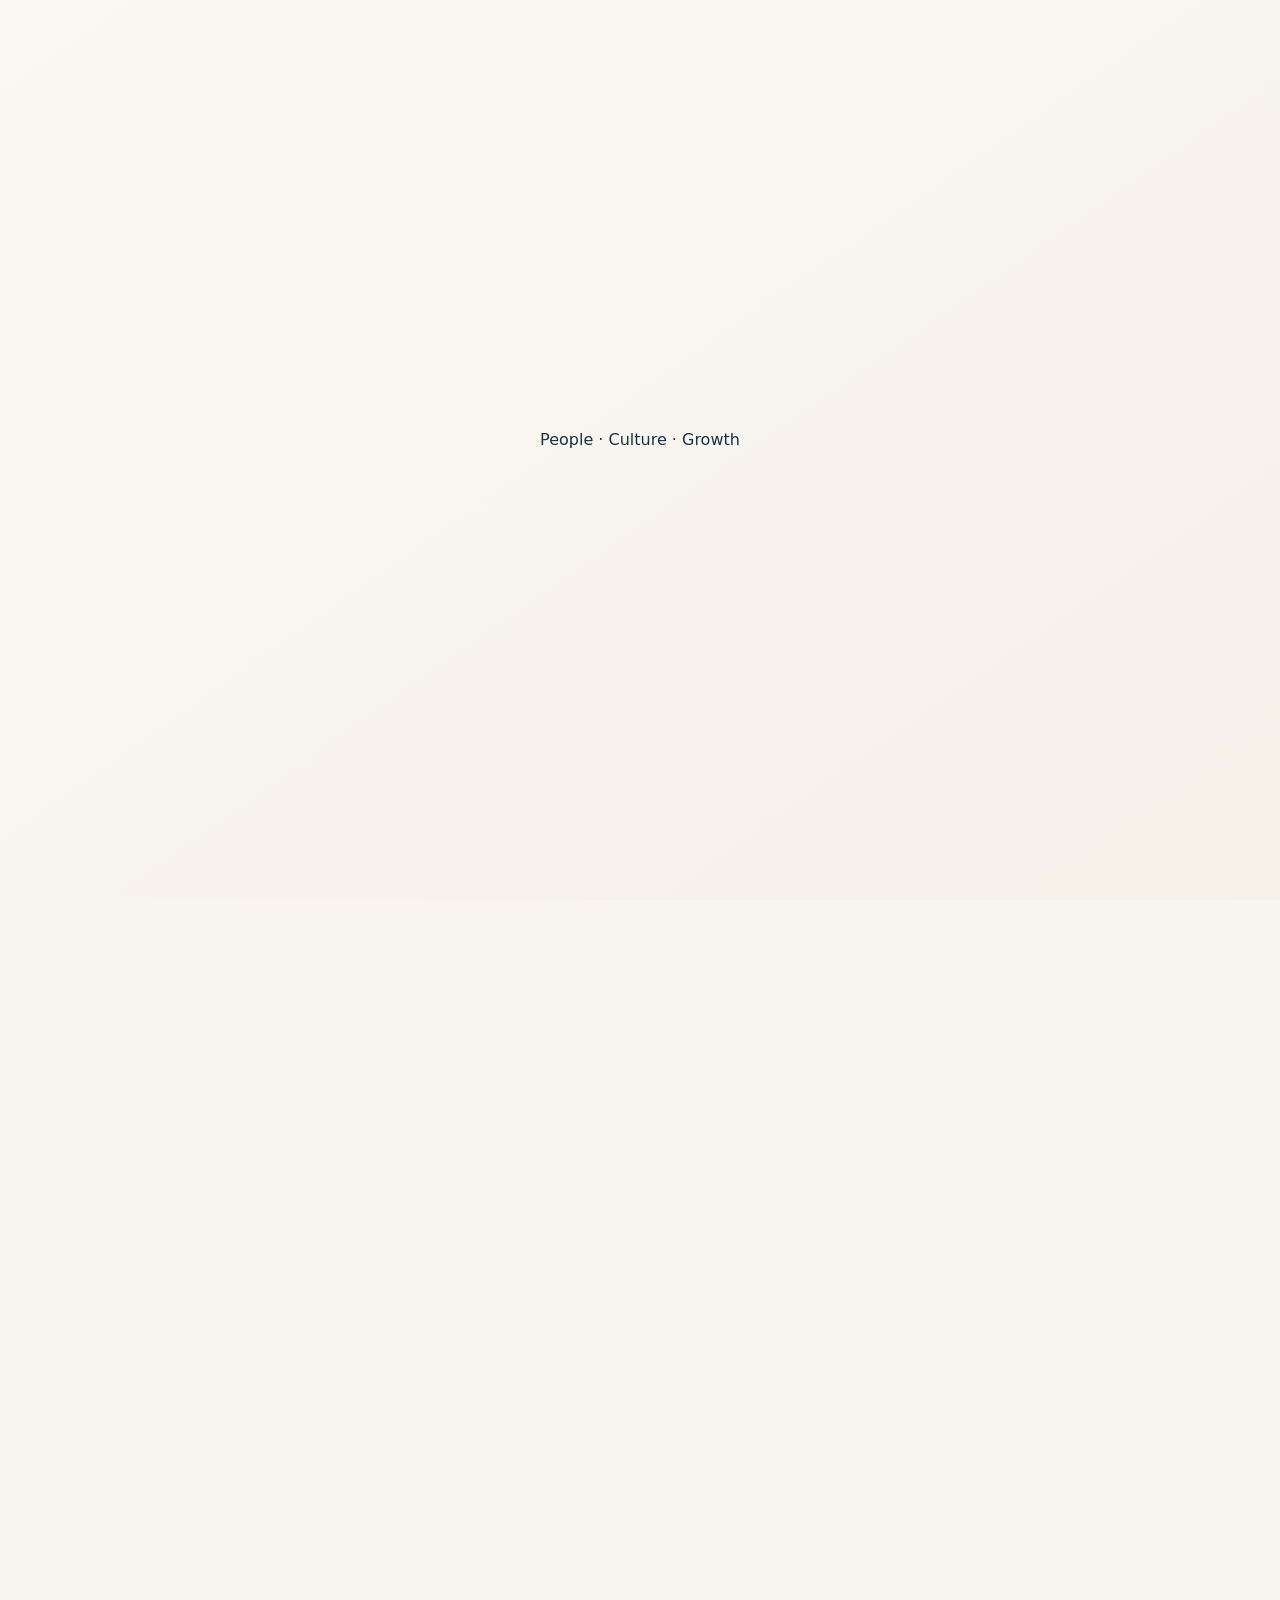
==== commit 9f80ef29: "Replace profile loader with blooming flower animation" ====
--- a/index.html
+++ b/index.html
@@ -12,21 +12,35 @@
   <link href="https://fonts.googleapis.com/css2?family=Manrope:wght@400;500;600;700;800&family=Newsreader:opsz,wght@6..72,500;6..72,600&display=swap" rel="stylesheet">
   <link rel="stylesheet" href="https://cdnjs.cloudflare.com/ajax/libs/font-awesome/6.7.2/css/all.min.css" />
   <link rel="stylesheet" href="styles.css" />
+  <link rel="stylesheet" href="loader-flower.css" />
 </head>
 <body>
-  <div id="app-loader" class="app-loader" aria-live="polite" aria-label="Opening Christine Nanyombi Mubiru profile">
-    <div class="loader-symbol" aria-hidden="true">
-      <svg viewBox="0 0 180 100" role="presentation">
-        <path class="loader-path path-one" d="M26 69 C48 23 83 19 94 52 S139 84 155 38" />
-        <path class="loader-path path-two" d="M34 37 C62 72 93 22 126 55" />
-      </svg>
-      <span class="loader-person person-a"></span>
-      <span class="loader-person person-b"></span>
-      <span class="loader-person person-c"></span>
+  <div id="app-loader" class="app-loader flower-screen" aria-live="polite" aria-label="Opening Christine Nanyombi Mubiru profile">
+    <div class="flower-stage" aria-hidden="true">
+      <div class="flower-halo"></div>
+      <div class="flower-bloom">
+        <span class="petal petal-1"></span>
+        <span class="petal petal-2"></span>
+        <span class="petal petal-3"></span>
+        <span class="petal petal-4"></span>
+        <span class="petal petal-5"></span>
+        <span class="petal petal-6"></span>
+        <span class="petal petal-7"></span>
+        <span class="petal petal-8"></span>
+        <span class="flower-centre"></span>
+      </div>
+      <span class="flower-stem"></span>
+      <span class="flower-leaf leaf-left"></span>
+      <span class="flower-leaf leaf-right"></span>
+      <span class="flower-spark spark-1"></span>
+      <span class="flower-spark spark-2"></span>
+      <span class="flower-spark spark-3"></span>
     </div>
-    <p class="loader-kicker">People · Culture · Growth</p>
-    <h1 class="loader-title">Christine Nanyombi Mubiru</h1>
-    <div class="loader-rule"><span></span></div>
+    <p class="flower-loader-kicker">People · Culture · Growth</p>
+    <div class="loader-name-row">
+      <h1 id="typed-name" class="typed-loader-name"></h1>
+      <span class="typed-loader-cursor"></span>
+    </div>
   </div>
 
   <main id="main-content" class="profile is-hidden">
--- a/styles.css
+++ b/styles.css
@@ -1 +1,67 @@
-:root{--navy:#173548;--navy2:#244f64;--ink:#163143;--muted:#6e7f85;--ivory:#fbf8f3;--white:#fff;--sage:#8fa99b;--sage2:#dfe9e3;--coral:#dc8c7a;--coral2:#f3dfda;--line:#d9e1df;--gold:#e3b748;--shadow:0 18px 50px rgba(24,52,67,.10)}*{box-sizing:border-box}html{scroll-behavior:smooth;scroll-snap-type:y proximity}body{margin:0;background:var(--ivory);color:var(--ink);font-family:Manrope,system-ui,sans-serif;overflow-x:hidden}a{color:inherit}.profile{width:min(100%,980px);margin:0 auto;padding:0 14px 92px}.profile.is-hidden{opacity:0;visibility:hidden}.screen{position:relative;min-height:100svh;scroll-snap-align:start;padding:18px 0 80px;display:flex;flex-direction:column;justify-content:center}.hero-screen{overflow:hidden}.top-brand{position:absolute;top:16px;left:0;right:0;display:flex;align-items:center;justify-content:space-between;z-index:4}.mubs-brand{display:flex;align-items:center;gap:10px;text-decoration:none}.mubs-brand img{width:42px;height:42px;object-fit:contain}.mubs-brand span{display:flex;flex-direction:column}.mubs-brand strong{font-size:.78rem;letter-spacing:.08em}.mubs-brand small{font-size:.64rem;color:var(--muted)}.mini-qr{width:42px;height:42px;border:1px solid var(--line);border-radius:14px;background:#fff;color:var(--navy);box-shadow:var(--shadow)}.hero-art{position:absolute;right:-40px;top:88px;width:min(58vw,500px);opacity:.92}.hero-art svg{width:100%;height:auto}.art-line{fill:none;stroke-width:2}.line-a{stroke:#9eb4aa}.line-b{stroke:#edc3ba}.art-node.sage{fill:#b8cabc}.art-node.coral{fill:#e7aa9a}.art-node.navy{fill:#31566b}.person-line{fill:none;stroke:#31566b;stroke-width:3;stroke-linecap:round}.hero-orbit{position:absolute;border-radius:50%;filter:blur(2px)}.orbit-one{width:310px;height:310px;background:radial-gradient(circle,rgba(143,169,155,.18),transparent 68%);left:-130px;top:20%}.orbit-two{width:280px;height:280px;background:radial-gradient(circle,rgba(220,140,122,.13),transparent 70%);right:-120px;bottom:14%}.hero-copy{position:relative;z-index:3;max-width:620px;padding-top:58px}.kicker,.section-kicker{margin:0 0 10px;color:#b76e5e;font-size:.72rem;font-weight:800;letter-spacing:.15em;text-transform:uppercase}.hero-copy h1,.screen-heading h2,.qr-dialog h2{font-family:Newsreader,serif;font-weight:600;color:#10293a}.hero-copy h1{margin:0;font-size:clamp(3rem,9vw,5.7rem);line-height:.9;letter-spacing:-.045em}.hero-copy h1 span{color:var(--navy2)}.role{margin:18px 0 2px;font-size:1.05rem;font-weight:800}.institution{margin:0;color:var(--muted);font-size:.9rem}.hero-note{max-width:500px;margin:14px 0 0;color:#526b77;font-size:.93rem;line-height:1.6}.hero-actions{display:grid;grid-template-columns:repeat(3,1fr);gap:10px;max-width:610px;margin-top:24px;position:relative;z-index:3}.action{min-height:58px;border:1px solid var(--line);border-radius:18px;display:flex;align-items:center;justify-content:center;gap:8px;text-decoration:none;font-weight:800;font-size:.78rem;box-shadow:0 8px 24px rgba(24,52,67,.07)}button.action{font:inherit}.action-light{background:#fff}.action-primary{background:linear-gradient(145deg,var(--navy),var(--navy2));color:#fff;border-color:transparent}.action-whatsapp{background:linear-gradient(145deg,#2fbb7a,#16935a);color:#fff;border-color:transparent}.secondary-row{display:flex;gap:16px;flex-wrap:wrap;margin-top:15px;position:relative;z-index:3}.secondary-row a{text-decoration:none;color:var(--navy2);font-size:.72rem;font-weight:700}.secondary-row i{margin-right:5px}.scroll-hint{position:absolute;bottom:25px;left:0;display:inline-flex;align-items:center;gap:8px;text-decoration:none;color:#8a9699;font-size:.66rem;font-weight:800;text-transform:uppercase;letter-spacing:.13em}.scroll-hint i{animation:bob 1.6s ease-in-out infinite}.scroll-hint.dark{color:#6d8176}.story-screen{padding-top:52px}.screen-heading{max-width:720px;margin-bottom:24px}.screen-heading h2{margin:0;font-size:clamp(2.3rem,6vw,4rem);line-height:.98;letter-spacing:-.035em}.screen-heading h2 em{color:var(--coral);font-style:normal}.screen-heading>p:last-child{max-width:620px;margin:10px 0 0;color:var(--muted);line-height:1.55;font-size:.88rem}.story-layout{display:grid;grid-template-columns:1.05fr .95fr;gap:16px}.career-summary,.mini-card,.expertise-strip,.office-card,.contact-card,.share-card{border:1px solid var(--line);border-radius:26px;background:#fff;box-shadow:var(--shadow)}.career-summary{padding:22px}.career-top{display:flex;align-items:center;gap:14px;padding-bottom:18px;border-bottom:1px solid #e9efec}.career-number{font-family:Newsreader,serif;font-size:3.6rem;line-height:.8;color:var(--navy)}.career-number span{color:var(--coral);font-size:1.7rem}.career-top strong{display:block}.career-top small{display:block;margin-top:3px;color:var(--muted);font-size:.68rem}.career-steps{padding-top:8px}.career-step{display:grid;grid-template-columns:105px 1fr;gap:12px;padding:14px 0;border-bottom:1px solid #eef1ef}.career-step:last-child{border-bottom:0}.career-step span{color:#789086;font-size:.63rem;font-weight:800;text-transform:uppercase;letter-spacing:.05em}.career-step strong{font-size:.84rem;color:var(--navy)}.career-step.current strong{color:#a95f50}.profile-stack{display:grid;gap:12px}.mini-card{display:grid;grid-template-columns:46px 1fr;gap:12px;padding:17px}.mini-card-icon,.rotary-mark{width:46px;height:46px;display:grid;place-items:center;border-radius:16px}.mini-card-icon{background:var(--coral2);color:#b76e5e}.mini-card div:nth-child(2){display:flex;flex-direction:column}.mini-label{margin:0 0 4px;color:#9a675b;font-size:.61rem;font-weight:800;letter-spacing:.12em;text-transform:uppercase}.mini-card strong{font-size:.79rem}.mini-card span{margin-top:3px;color:var(--muted);font-size:.68rem}.rotary-card{grid-template-columns:46px 1fr 18px;text-decoration:none;background:linear-gradient(145deg,#fffdf8,#fff9e9);border-color:#eadcb5}.rotary-mark{background:#f5cf59;color:#37546a}.link-arrow{color:#a98524;font-size:.7rem}.expertise-strip{padding:14px;display:flex;flex-wrap:wrap;gap:7px}.expertise-strip span{padding:8px 10px;border-radius:999px;background:#f4f8f5;color:#466257;font-size:.65rem;font-weight:750}.connect-screen{padding-top:48px}.connect-heading{margin-bottom:18px}.connect-layout{display:grid;grid-template-columns:1.15fr .85fr;gap:14px}.office-card,.contact-card{padding:17px}.office-title{display:grid;grid-template-columns:52px 1fr;gap:11px;align-items:center;margin-bottom:12px}.office-title img{width:52px;height:52px;object-fit:contain}.office-title div{display:flex;flex-direction:column}.office-title small,.contact-card small,.share-card small{color:#a16557;font-size:.6rem;font-weight:800;text-transform:uppercase;letter-spacing:.1em}.office-title strong{font-size:.81rem}.office-title span{margin-top:2px;color:var(--muted);font-size:.68rem;line-height:1.35}.map-mini{height:150px;border:1px solid var(--line);border-radius:16px;overflow:hidden}.map-mini iframe{width:100%;height:100%;border:0}.map-link{display:inline-flex;gap:6px;align-items:center;margin-top:10px;color:var(--navy2);font-size:.68rem;font-weight:800;text-decoration:none}.contact-card{display:grid;align-content:start}.contact-card a{display:grid;grid-template-columns:38px 1fr;gap:10px;align-items:center;padding:10px 0;border-bottom:1px solid #eef1ef;text-decoration:none}.contact-card a:last-child{border-bottom:0}.contact-card i{width:38px;height:38px;display:grid;place-items:center;border-radius:13px;background:var(--sage2);color:var(--navy2)}.contact-card a:nth-child(2) i{background:var(--coral2);color:#ae6657}.contact-card strong{display:block;margin-top:2px;font-size:.72rem;overflow-wrap:anywhere}.share-card{width:100%;display:grid;grid-template-columns:62px 1fr 24px;gap:12px;align-items:center;margin-top:12px;padding:12px 14px;text-align:left;color:var(--ink)}.share-card img{width:62px;height:62px;padding:5px;border:1px solid var(--line);border-radius:14px;background:#fff}.share-card div{display:flex;flex-direction:column}.share-card strong{margin-top:2px;font-size:.85rem}.share-card span{margin-top:2px;color:var(--muted);font-size:.67rem}.autominds-footer{display:flex;justify-content:center;margin-top:18px;padding-top:13px;border-top:1px solid #e3e7e4}.autominds-link{display:flex;align-items:center;gap:10px;text-decoration:none}.bulb-animation{position:relative;width:42px;height:42px;display:grid;place-items:center}.bulb-animation i{font-size:1.35rem;color:#7e8c91;animation:bulb 4s ease-in-out infinite}.bulb-animation span{position:absolute;inset:4px;border-radius:50%;background:radial-gradient(circle,rgba(255,210,85,.5),transparent 68%);opacity:0;animation:glow 4s ease-in-out infinite}.autominds-link>div:last-child{display:flex;flex-direction:column}.autominds-link small{font-size:.56rem;color:#8b9699;text-transform:uppercase;letter-spacing:.14em}.autominds-link strong{font-size:.78rem;color:var(--navy)}.autominds-link strong span{color:#2f7da4}.sticky-dock{position:fixed;z-index:80;left:50%;bottom:max(10px,env(safe-area-inset-bottom));transform:translateX(-50%);width:min(calc(100% - 24px),500px);display:grid;grid-template-columns:repeat(3,1fr);gap:6px;padding:6px;border:1px solid rgba(211,221,217,.95);border-radius:22px;background:rgba(255,255,255,.95);box-shadow:0 14px 40px rgba(24,52,67,.16);backdrop-filter:blur(18px);opacity:0;pointer-events:none;transition:.25s}.page-ready .sticky-dock{opacity:1;pointer-events:auto}.sticky-dock a,.sticky-dock button{min-height:54px;border:0;border-radius:16px;background:#f5f8f6;color:var(--navy);display:flex;align-items:center;justify-content:center;gap:7px;text-decoration:none;font-size:.72rem;font-weight:800}.sticky-dock button{background:linear-gradient(145deg,var(--navy),var(--navy2));color:#fff}.sticky-dock .dock-whatsapp{background:linear-gradient(145deg,#2fbb7a,#17965d);color:#fff}.app-loader{position:fixed;z-index:200;inset:0;display:flex;flex-direction:column;align-items:center;justify-content:center;background:var(--ivory);transition:opacity .5s ease,visibility .5s ease}.app-loader.fade-out{opacity:0;visibility:hidden}.loader-network{position:relative;width:110px;height:62px;margin-bottom:18px}.loader-network span{position:absolute;width:14px;height:14px;border-radius:50%;background:var(--navy2);animation:pulse 1.8s ease-in-out infinite}.loader-network span:nth-child(1){left:8px;top:34px;background:var(--sage)}.loader-network span:nth-child(2){left:48px;top:7px;background:var(--coral);animation-delay:.12s}.loader-network span:nth-child(3){right:8px;top:33px;animation-delay:.24s}.loader-network i{position:absolute;height:2px;width:48px;background:#9cb2a8;top:31px;left:22px;transform:rotate(-31deg);transform-origin:left}.loader-network i:last-child{left:62px;transform:rotate(31deg);background:#dfab9f}.loader-name-wrap{display:flex;align-items:center;min-height:42px;padding:0 18px}.loader-name{margin:0;font-family:Newsreader,serif;font-size:clamp(1.7rem,7vw,2.7rem);color:var(--navy);text-align:center}.loader-cursor{width:2px;height:28px;background:var(--coral);margin-left:4px;animation:blink .8s steps(1) infinite}.qr-modal{position:fixed;z-index:120;inset:0;display:grid;place-items:center;padding:18px;opacity:0;visibility:hidden;transition:.2s}.qr-modal.open{opacity:1;visibility:visible}.qr-backdrop{position:absolute;inset:0;border:0;background:rgba(12,32,44,.62);backdrop-filter:blur(7px)}.qr-dialog{position:relative;z-index:1;width:min(100%,370px);padding:24px;border-radius:28px;background:#fff;text-align:center;box-shadow:0 24px 80px rgba(10,30,42,.28)}.qr-close{position:absolute;right:12px;top:12px;width:36px;height:36px;border:1px solid var(--line);border-radius:50%;background:#fff}.qr-dialog h2{margin:4px 0 14px;font-size:1.9rem}.qr-large{width:min(74vw,250px);height:min(74vw,250px);margin:auto;padding:10px;border:1px solid var(--line);border-radius:20px}.qr-large img{width:100%;height:100%}.qr-dialog>p:last-child{color:var(--muted);font-size:.72rem}.modal-lock{overflow:hidden}@keyframes bob{50%{transform:translateY(5px)}}@keyframes pulse{50%{transform:scale(1.18)}}@keyframes blink{50%{opacity:0}}@keyframes bulb{0%,32%,100%{color:#7e8c91;text-shadow:none}45%,72%{color:#e4b12c;text-shadow:0 0 10px rgba(228,177,44,.35)}}@keyframes glow{0%,35%,100%{opacity:0;transform:scale(.6)}45%,70%{opacity:1;transform:scale(1.2)}}@media(max-width:760px){html{scroll-snap-type:none}.profile{padding:0 12px 88px}.screen{min-height:100svh;padding:15px 0 78px;justify-content:center}.top-brand{top:12px}.mubs-brand img{width:36px;height:36px}.mubs-brand strong{font-size:.7rem}.mubs-brand small{font-size:.57rem}.mini-qr{width:38px;height:38px}.hero-art{width:85vw;right:-130px;top:90px;opacity:.55}.hero-copy{padding-top:74px}.hero-copy h1{font-size:clamp(3rem,15vw,4.7rem)}.hero-note{max-width:300px;font-size:.82rem}.hero-actions{grid-template-columns:repeat(3,1fr);gap:6px;margin-top:18px}.action{min-height:52px;border-radius:15px;font-size:.67rem;flex-direction:column;gap:3px}.secondary-row{gap:12px;margin-top:12px}.story-screen,.connect-screen{padding-top:42px}.screen-heading{margin-bottom:16px}.screen-heading h2{font-size:2.5rem}.screen-heading>p:last-child{font-size:.78rem}.story-layout,.connect-layout{grid-template-columns:1fr;gap:10px}.career-summary{padding:16px}.career-number{font-size:3rem}.career-step{grid-template-columns:90px 1fr;padding:10px 0}.profile-stack{gap:9px}.mini-card{padding:13px}.expertise-strip{padding:10px}.connect-layout{grid-template-columns:1.1fr .9fr}.office-card,.contact-card{padding:13px}.map-mini{height:115px}.contact-card a{padding:7px 0}.contact-card i{width:34px;height:34px}.share-card{margin-top:9px;padding:9px 11px}.share-card img{width:54px;height:54px}.autominds-footer{margin-top:12px;padding-top:10px}.scroll-hint{bottom:17px}}@media(max-width:560px){.connect-layout{grid-template-columns:1fr}.contact-card{grid-template-columns:1fr 1fr;display:grid;column-gap:10px}.contact-card a{border-bottom:1px solid #eef1ef}.contact-card a:nth-last-child(-n+2){border-bottom:0}.map-mini{height:118px}}@media(max-height:740px) and (max-width:760px){.hero-copy h1{font-size:3rem}.hero-note{margin-top:8px;line-height:1.4}.hero-actions{margin-top:12px}.screen-heading h2{font-size:2.15rem}.screen-heading>p:last-child{margin-top:6px}.career-top{padding-bottom:10px}.career-step{padding:8px 0}.mini-card{padding:11px}.map-mini{height:90px}.share-card span{display:none}}+:root{
+  --navy:#16384c;
+  --navy-deep:#102a3a;
+  --navy-soft:#2f5d73;
+  --ink:#183246;
+  --muted:#708087;
+  --ivory:#f8f5ef;
+  --paper:#fffdfa;
+  --white:#ffffff;
+  --sage:#91a99d;
+  --sage-soft:#e5ece8;
+  --coral:#dc8e7c;
+  --coral-soft:#f3dfd9;
+  --gold:#e4b83f;
+  --gold-soft:#fff8e2;
+  --line:#dbe2df;
+  --shadow:0 18px 50px rgba(22,56,76,.09);
+  --shadow-soft:0 10px 28px rgba(22,56,76,.07);
+}
+
+*{box-sizing:border-box}
+html{scroll-behavior:smooth}
+body{margin:0;min-height:100vh;background:var(--ivory);color:var(--ink);font-family:Manrope,system-ui,-apple-system,BlinkMacSystemFont,"Segoe UI",sans-serif;overflow-x:hidden}
+a{color:inherit}button{font:inherit}button,a{-webkit-tap-highlight-color:transparent}
+.profile{width:min(100%,1020px);margin:0 auto;padding:0;transition:opacity .4s ease}.profile.is-hidden{opacity:0;visibility:hidden}
+.screen{position:relative;padding:22px 20px 70px}.hero-screen{min-height:94svh;display:flex;flex-direction:column;justify-content:center;overflow:hidden}.profile-screen{min-height:88svh;display:flex;flex-direction:column;justify-content:center}.connect-screen{min-height:90svh;display:flex;flex-direction:column;justify-content:center;padding-bottom:0}
+
+/* Loader */
+.app-loader{position:fixed;z-index:300;inset:0;display:flex;flex-direction:column;align-items:center;justify-content:center;padding:24px;background:linear-gradient(145deg,#fbf8f3 0%,#f5f1e9 100%);transition:opacity .55s ease,visibility .55s ease}.app-loader.fade-out{opacity:0;visibility:hidden}.loader-symbol{position:relative;width:180px;height:100px;margin-bottom:18px}.loader-symbol svg{position:absolute;inset:0;width:100%;height:100%}.loader-path{fill:none;stroke-width:2.1;stroke-linecap:round;stroke-dasharray:260;stroke-dashoffset:260}.path-one{stroke:#96aa9f}.path-two{stroke:#e0a08f}.loader-person{position:absolute;width:18px;height:18px;border-radius:50%;opacity:0;transform:scale(.3);box-shadow:0 0 0 5px rgba(255,255,255,.72)}.person-a{left:23px;top:60px;background:var(--sage)}.person-b{left:84px;top:39px;background:var(--coral)}.person-c{right:19px;top:29px;background:var(--navy-soft)}.loader-kicker{margin:0 0 7px;color:#a86a5c;font-size:.67rem;font-weight:800;letter-spacing:.18em;text-transform:uppercase;opacity:0;transform:translateY(8px)}.loader-title{margin:0;font-family:Newsreader,serif;font-size:clamp(2rem,7vw,3.35rem);line-height:1;text-align:center;color:var(--navy-deep);font-weight:600;letter-spacing:-.03em;clip-path:inset(0 100% 0 0)}.loader-rule{width:min(70vw,330px);height:2px;margin-top:17px;background:#e5dfd5;overflow:hidden;opacity:0}.loader-rule span{display:block;width:100%;height:100%;background:linear-gradient(90deg,var(--sage),var(--coral),var(--navy-soft));transform:translateX(-100%)}.app-loader.loader-active .loader-path{animation:drawLoader .8s ease forwards}.app-loader.loader-active .path-two{animation-delay:.13s}.app-loader.loader-active .loader-person{animation:popPerson .45s cubic-bezier(.2,.8,.2,1) forwards}.app-loader.loader-active .person-a{animation-delay:.34s}.app-loader.loader-active .person-b{animation-delay:.52s}.app-loader.loader-active .person-c{animation-delay:.7s}.app-loader.loader-active .loader-kicker{animation:fadeLift .45s ease .68s forwards}.app-loader.loader-active .loader-title{animation:revealName .72s cubic-bezier(.2,.7,.2,1) .76s forwards}.app-loader.loader-active .loader-rule{animation:showRule .2s ease 1.05s forwards}.app-loader.loader-active .loader-rule span{animation:sweepRule .62s ease 1.08s forwards}
+
+/* Top identity */
+.top-brand{position:absolute;top:18px;left:20px;right:20px;display:flex;align-items:center;justify-content:space-between;z-index:5}.mubs-brand{display:flex;align-items:center;gap:10px;text-decoration:none}.mubs-brand img{width:42px;height:42px;object-fit:contain}.mubs-brand span{display:flex;flex-direction:column}.mubs-brand strong{font-size:.78rem;letter-spacing:.08em}.mubs-brand small{margin-top:1px;color:var(--muted);font-size:.62rem}.mini-qr{width:44px;height:44px;border:1px solid var(--line);border-radius:14px;background:rgba(255,255,255,.8);color:var(--navy);box-shadow:var(--shadow-soft);cursor:pointer}
+.hero-grid{display:grid;grid-template-columns:1.1fr .9fr;gap:30px;align-items:center;padding-top:48px}.hero-copy{position:relative;z-index:3}.kicker,.section-kicker,.mini-label{margin:0;color:#b76f5f;font-size:.68rem;font-weight:800;letter-spacing:.15em;text-transform:uppercase}.hero-copy h1,.section-intro h2,.qr-dialog h2{font-family:Newsreader,serif;color:var(--navy-deep);font-weight:600}.hero-copy h1{margin:9px 0 0;font-size:clamp(3.2rem,8.3vw,6rem);line-height:.88;letter-spacing:-.048em}.hero-copy h1 span{color:var(--navy-soft)}.hero-role-block{margin-top:22px;padding-left:14px;border-left:3px solid var(--coral)}.role{margin:0;font-size:1.06rem;font-weight:800}.institution{margin:4px 0 0;color:var(--muted);font-size:.9rem}.hero-note{max-width:520px;margin:17px 0 0;color:#546e7a;font-size:.93rem;line-height:1.62}.hero-actions{display:grid;grid-template-columns:repeat(3,1fr);gap:9px;max-width:620px;margin-top:23px}.action{min-height:58px;border:1px solid var(--line);border-radius:18px;display:flex;align-items:center;justify-content:center;gap:8px;text-decoration:none;font-size:.78rem;font-weight:800;box-shadow:var(--shadow-soft);cursor:pointer}.action-light{background:#fff}.action-primary{border-color:transparent;background:linear-gradient(145deg,var(--navy-deep),var(--navy-soft));color:#fff}.action-whatsapp{border-color:transparent;background:linear-gradient(145deg,#30bc7d,#16955d);color:#fff}.secondary-row{display:flex;gap:16px;flex-wrap:wrap;margin-top:14px}.secondary-row a{text-decoration:none;color:var(--navy-soft);font-size:.72rem;font-weight:700}.secondary-row i{margin-right:5px}
+.hero-visual{position:relative;min-height:430px;display:grid;place-items:center}.hero-visual::before{content:"";position:absolute;width:360px;height:360px;border-radius:50%;background:radial-gradient(circle,rgba(145,169,157,.18),rgba(220,142,124,.08) 56%,transparent 70%)}.hero-visual svg{position:relative;z-index:2;width:min(100%,420px);height:auto}.visual-ring{fill:none;stroke-width:1}.ring-one{stroke:#dbe5df}.ring-two{stroke:#eee0db}.visual-path{fill:none;stroke-width:2.1;stroke-linecap:round}.path-a{stroke:#9cb3a7}.path-b{stroke:#e2aa9c}.visual-node.sage{fill:#b6c9be}.visual-node.coral{fill:#e8aa99}.visual-node.navy{fill:#31586d}.visual-person{fill:none;stroke:#31586d;stroke-width:3;stroke-linecap:round}.visual-caption{position:absolute;z-index:3;right:4%;bottom:8%;display:flex;align-items:center;gap:10px;padding:11px 14px;border:1px solid rgba(219,226,223,.95);border-radius:18px;background:rgba(255,255,255,.9);box-shadow:var(--shadow-soft);backdrop-filter:blur(10px)}.visual-caption strong{font-family:Newsreader,serif;font-size:2rem;line-height:1;color:var(--navy)}.visual-caption span{max-width:90px;color:var(--muted);font-size:.64rem;font-weight:700;line-height:1.35}.scroll-hint{position:absolute;left:20px;bottom:18px;display:inline-flex;align-items:center;gap:8px;text-decoration:none;color:#8a9699;font-size:.63rem;font-weight:800;text-transform:uppercase;letter-spacing:.13em}.scroll-hint i{animation:bob 1.6s ease-in-out infinite}
+
+/* Career and service */
+.section-intro{display:grid;grid-template-columns:1fr .8fr;gap:30px;align-items:end;margin-bottom:20px}.section-intro h2{margin:7px 0 0;font-size:clamp(2.25rem,5vw,3.8rem);line-height:.96;letter-spacing:-.038em}.section-intro>p{margin:0;color:var(--muted);font-size:.86rem;line-height:1.6;max-width:450px}.profile-layout{display:grid;grid-template-columns:1.08fr .92fr;gap:14px}.career-card,.qualifications-card,.rotary-card,.expertise-card,.office-card,.contact-card,.share-card{border:1px solid var(--line);border-radius:26px;background:rgba(255,255,255,.92);box-shadow:var(--shadow)}.career-card{padding:22px}.career-head{display:flex;align-items:center;justify-content:space-between;padding-bottom:16px;border-bottom:1px solid #e9efeb}.career-head img{width:54px;height:54px;object-fit:contain}.career-stat{display:flex;align-items:flex-end;gap:12px}.career-stat strong{font-family:Newsreader,serif;font-size:4.1rem;line-height:.78;color:var(--navy)}.career-stat strong span{font-size:1.7rem;color:var(--coral)}.career-stat small{max-width:80px;padding-bottom:5px;color:var(--muted);font-size:.65rem;font-weight:700;line-height:1.3}.career-timeline{padding-top:7px}.career-row{position:relative;display:grid;grid-template-columns:112px 1fr;gap:13px;padding:14px 0;border-bottom:1px solid #edf1ef}.career-row:last-child{border-bottom:0;padding-bottom:0}.career-row>span{color:#728b7f;font-size:.62rem;font-weight:800;text-transform:uppercase;letter-spacing:.06em}.career-row strong{display:block;color:var(--navy);font-size:.84rem}.career-row.current strong{color:#ad6253}.career-row small{display:block;margin-top:4px;color:var(--muted);font-size:.67rem;line-height:1.4}.profile-side{display:grid;gap:11px}.qualifications-card{padding:17px}.card-title-row{display:flex;align-items:center;gap:11px;padding-bottom:11px;border-bottom:1px solid #edf1ef}.card-icon{width:42px;height:42px;display:grid;place-items:center;border-radius:14px}.card-icon.coral{background:var(--coral-soft);color:#b56c5d}.card-title-row h3,.rotary-copy h3{margin:2px 0 0;font-size:.9rem;color:var(--navy)}.qualification-list{display:grid;gap:0}.qualification-list>div{display:grid;grid-template-columns:1fr 1.6fr;gap:8px;padding:9px 0;border-bottom:1px solid #f0f2f0}.qualification-list>div:last-child{border-bottom:0;padding-bottom:0}.qualification-list strong{font-size:.7rem;color:var(--navy)}.qualification-list span{color:var(--muted);font-size:.66rem}.rotary-card{position:relative;display:grid;grid-template-columns:108px 1fr 20px;gap:12px;align-items:center;padding:14px;text-decoration:none;background:linear-gradient(145deg,#fffdf7,#fff9e8);border-color:#eadcb5}.rotary-logo-wrap{height:78px;display:grid;place-items:center;padding:6px;border-radius:16px;background:#fff}.rotary-logo-wrap img{max-width:100%;max-height:100%;object-fit:contain}.rotary-copy{display:flex;flex-direction:column}.rotary-copy span{margin-top:3px;color:var(--navy-soft);font-size:.7rem;font-weight:700}.rotary-copy small{margin-top:3px;color:var(--muted);font-size:.64rem}.rotary-arrow{color:#a98524;font-size:.72rem}.expertise-card{padding:13px 15px}.expertise-list{display:flex;flex-wrap:wrap;gap:7px;margin-top:8px}.expertise-list span{padding:8px 10px;border-radius:999px;background:#f2f7f4;color:#48675a;font-size:.63rem;font-weight:750}.profile-hint{color:#6d8176}
+
+/* Connect */
+.connect-intro{grid-template-columns:1fr;margin-bottom:16px}.connect-layout{display:grid;grid-template-columns:1.15fr .85fr;gap:14px}.office-card,.contact-card{padding:17px}.office-title{display:grid;grid-template-columns:52px 1fr;gap:11px;align-items:center;margin-bottom:12px}.office-title img{width:52px;height:52px;object-fit:contain}.office-title div{display:flex;flex-direction:column}.office-title small,.contact-card small,.share-card small{color:#a16557;font-size:.59rem;font-weight:800;text-transform:uppercase;letter-spacing:.1em}.office-title strong{font-size:.8rem}.office-title span{margin-top:2px;color:var(--muted);font-size:.67rem;line-height:1.35}.map-mini{height:160px;border:1px solid var(--line);border-radius:16px;overflow:hidden;background:#edf3f3}.map-mini iframe{width:100%;height:100%;border:0}.map-link{display:inline-flex;gap:6px;align-items:center;margin-top:10px;color:var(--navy-soft);font-size:.67rem;font-weight:800;text-decoration:none}.contact-card{display:grid;align-content:start}.contact-card a{display:grid;grid-template-columns:38px 1fr;gap:10px;align-items:center;padding:9px 0;border-bottom:1px solid #eef1ef;text-decoration:none}.contact-card a:last-child{border-bottom:0}.contact-card i{width:38px;height:38px;display:grid;place-items:center;border-radius:13px;background:var(--sage-soft);color:var(--navy-soft)}.contact-card a:nth-child(2) i{background:var(--coral-soft);color:#ae6657}.contact-card strong{display:block;margin-top:2px;font-size:.7rem;overflow-wrap:anywhere}.share-card{width:100%;display:grid;grid-template-columns:58px 1fr 24px;gap:12px;align-items:center;margin-top:11px;padding:11px 14px;text-align:left;color:var(--ink);cursor:pointer}.share-card img{width:58px;height:58px;padding:5px;border:1px solid var(--line);border-radius:13px;background:#fff}.share-card div{display:flex;flex-direction:column}.share-card strong{margin-top:2px;font-size:.82rem}.share-card span{margin-top:2px;color:var(--muted);font-size:.65rem}
+
+/* Footer is the true end */
+.autominds-footer{margin:18px -20px 0;padding:26px 20px calc(26px + env(safe-area-inset-bottom));background:linear-gradient(145deg,var(--navy-deep),#173d51);display:flex;justify-content:center}.autominds-link{display:flex;align-items:center;gap:12px;text-decoration:none;color:#fff}.bulb-animation{position:relative;width:48px;height:48px;display:grid;place-items:center}.bulb-animation i{position:relative;z-index:2;font-size:1.55rem;color:#97a8b0;animation:bulb 4s ease-in-out infinite}.bulb-glow{position:absolute;inset:4px;border-radius:50%;background:radial-gradient(circle,rgba(255,209,78,.6),transparent 68%);opacity:0;animation:glow 4s ease-in-out infinite}.autominds-link>div:last-child{display:flex;flex-direction:column}.autominds-link small{color:#a9bac3;font-size:.56rem;text-transform:uppercase;letter-spacing:.15em}.autominds-link strong{margin-top:2px;font-size:.82rem;letter-spacing:.02em}.autominds-link strong span{color:#6ec2ea}
+
+/* Persistent actions */
+.sticky-dock{position:fixed;z-index:80;left:50%;bottom:max(10px,env(safe-area-inset-bottom));transform:translateX(-50%);width:min(calc(100% - 24px),500px);display:grid;grid-template-columns:repeat(3,1fr);gap:6px;padding:6px;border:1px solid rgba(211,221,217,.95);border-radius:22px;background:rgba(255,255,255,.95);box-shadow:0 14px 40px rgba(24,52,67,.16);backdrop-filter:blur(18px);opacity:0;pointer-events:none;transition:opacity .25s ease,transform .25s ease}.page-ready .sticky-dock{opacity:1;pointer-events:auto}.sticky-dock.dock-hidden{opacity:0!important;pointer-events:none!important;transform:translate(-50%,12px)}.sticky-dock a,.sticky-dock button{min-height:54px;border:0;border-radius:16px;background:#f5f8f6;color:var(--navy);display:flex;align-items:center;justify-content:center;gap:7px;text-decoration:none;font-size:.72rem;font-weight:800}.sticky-dock button{background:linear-gradient(145deg,var(--navy-deep),var(--navy-soft));color:#fff}.sticky-dock .dock-whatsapp{background:linear-gradient(145deg,#2fbb7a,#17965d);color:#fff}
+
+/* QR modal */
+.qr-modal{position:fixed;z-index:120;inset:0;display:grid;place-items:center;padding:18px;opacity:0;visibility:hidden;transition:.2s}.qr-modal.open{opacity:1;visibility:visible}.qr-backdrop{position:absolute;inset:0;border:0;background:rgba(12,32,44,.64);backdrop-filter:blur(7px)}.qr-dialog{position:relative;z-index:1;width:min(100%,370px);padding:24px;border-radius:28px;background:#fff;text-align:center;box-shadow:0 24px 80px rgba(10,30,42,.28)}.qr-close{position:absolute;right:12px;top:12px;width:36px;height:36px;border:1px solid var(--line);border-radius:50%;background:#fff;color:var(--navy);cursor:pointer}.qr-logo{width:54px;height:54px;object-fit:contain;margin-bottom:8px}.qr-dialog h2{margin:5px 0 14px;font-size:1.9rem}.qr-large{width:min(74vw,250px);height:min(74vw,250px);margin:auto;padding:10px;border:1px solid var(--line);border-radius:20px}.qr-large img{width:100%;height:100%}.qr-dialog>p:last-child{color:var(--muted);font-size:.72rem}.modal-lock{overflow:hidden}
+
+@keyframes drawLoader{to{stroke-dashoffset:0}}
+@keyframes popPerson{to{opacity:1;transform:scale(1)}}
+@keyframes fadeLift{to{opacity:1;transform:none}}
+@keyframes revealName{to{clip-path:inset(0 0 0 0)}}
+@keyframes showRule{to{opacity:1}}
+@keyframes sweepRule{to{transform:translateX(0)}}
+@keyframes bob{50%{transform:translateY(5px)}}
+@keyframes bulb{0%,32%,100%{color:#97a8b0;text-shadow:none}45%,72%{color:#efbf32;text-shadow:0 0 12px rgba(239,191,50,.45)}}
+@keyframes glow{0%,35%,100%{opacity:0;transform:scale(.6)}45%,70%{opacity:1;transform:scale(1.25)}}
+
+@media(max-width:760px){
+  .screen{padding-left:16px;padding-right:16px}.hero-screen{min-height:92svh;padding-top:78px;padding-bottom:58px}.profile-screen{min-height:auto;padding-top:54px;padding-bottom:68px}.connect-screen{min-height:auto;padding-top:52px}.top-brand{left:16px;right:16px;top:14px}.mubs-brand img{width:36px;height:36px}.mubs-brand strong{font-size:.7rem}.mubs-brand small{font-size:.56rem}.mini-qr{width:38px;height:38px}.hero-grid{grid-template-columns:1fr;gap:4px;padding-top:0}.hero-copy h1{font-size:clamp(3.15rem,14vw,4.75rem)}.hero-role-block{margin-top:17px}.hero-note{max-width:330px;font-size:.82rem}.hero-visual{position:absolute;right:-108px;top:72px;width:320px;min-height:0;opacity:.46}.hero-visual::before{width:260px;height:260px}.visual-caption{display:none}.hero-actions{gap:6px;margin-top:19px}.action{min-height:54px;border-radius:15px;font-size:.67rem;flex-direction:column;gap:4px}.action i{font-size:.92rem}.secondary-row{gap:12px;margin-top:12px}.secondary-row a{font-size:.66rem}.scroll-hint{left:16px;bottom:15px}.section-intro{grid-template-columns:1fr;gap:8px;margin-bottom:15px}.section-intro h2{font-size:2.5rem}.section-intro>p{font-size:.76rem;line-height:1.5}.profile-layout,.connect-layout{grid-template-columns:1fr}.career-card{padding:17px}.career-stat strong{font-size:3.4rem}.career-head img{width:46px;height:46px}.career-row{grid-template-columns:92px 1fr;gap:10px;padding:11px 0}.career-row>span{font-size:.57rem}.career-row strong{font-size:.76rem}.career-row small{font-size:.61rem}.profile-side{gap:9px}.qualifications-card{padding:14px}.qualification-list>div{padding:7px 0}.rotary-card{grid-template-columns:92px 1fr 18px;padding:11px}.rotary-logo-wrap{height:64px}.expertise-card{padding:11px 12px}.expertise-list span{font-size:.58rem;padding:7px 9px}.profile-hint{bottom:18px}.office-card,.contact-card{padding:14px}.map-mini{height:138px}.contact-card a{padding:8px 0}.share-card{grid-template-columns:54px 1fr 18px;padding:10px 12px}.share-card img{width:54px;height:54px}.autominds-footer{margin:16px -16px 0;padding:22px 16px calc(22px + env(safe-area-inset-bottom))}.sticky-dock{width:calc(100% - 18px);bottom:max(7px,env(safe-area-inset-bottom));padding:5px;border-radius:19px}.sticky-dock a,.sticky-dock button{min-height:49px;border-radius:14px;font-size:.66rem}.loader-symbol{width:155px;height:86px}.loader-title{font-size:2.15rem}.loader-kicker{font-size:.59rem}
+}
+
+@media(min-width:761px){.screen{scroll-margin-top:0}.profile{scroll-snap-type:y proximity}.hero-screen,.profile-screen,.connect-screen{scroll-snap-align:start}}
+
+@media(prefers-reduced-motion:reduce){*{scroll-behavior:auto!important}.loader-path,.loader-person,.loader-kicker,.loader-title,.loader-rule,.loader-rule span,.scroll-hint i,.bulb-animation i,.bulb-glow{animation:none!important}.loader-path{stroke-dashoffset:0}.loader-person,.loader-kicker,.loader-rule{opacity:1;transform:none}.loader-title{clip-path:none}.loader-rule span{transform:none}.bulb-animation i{color:#efbf32}.app-loader{transition:none}}
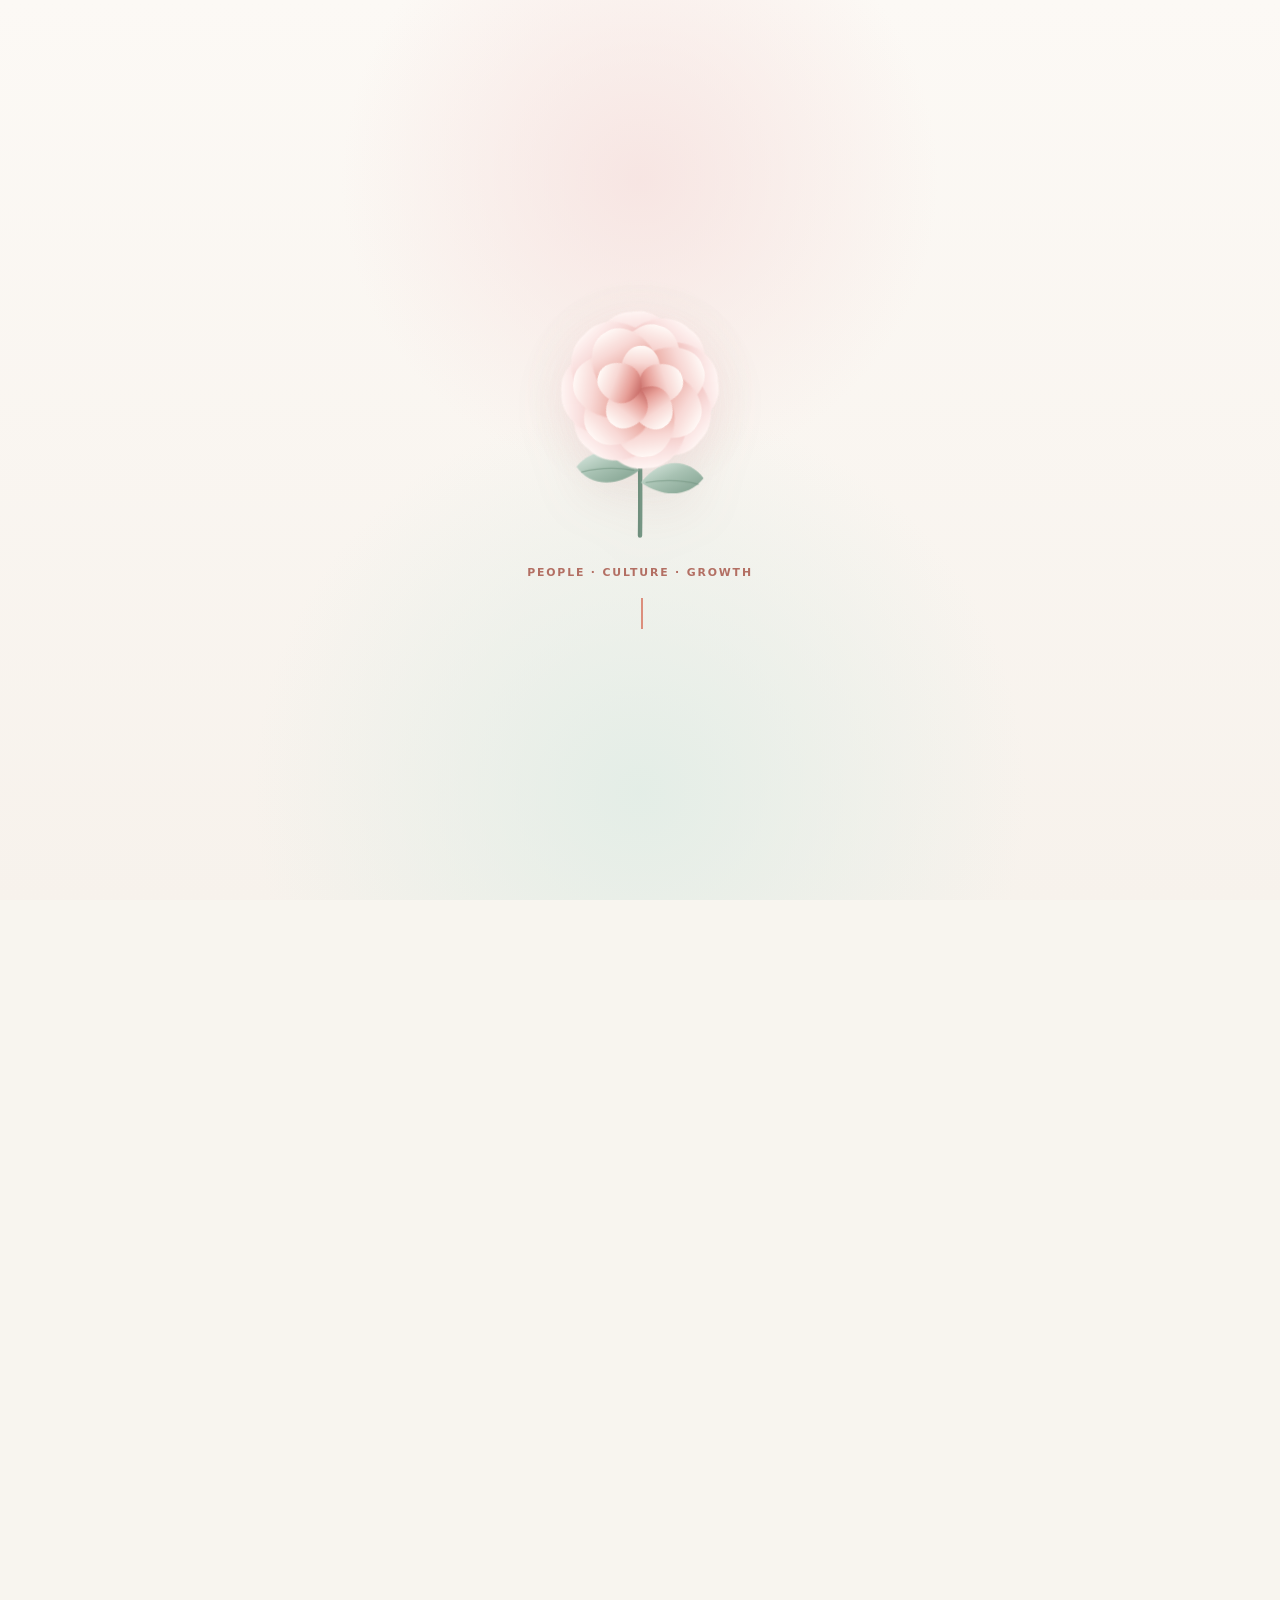
==== commit 5fa415c0: "Add CHRA credential to Christine profile identity" ====
--- a/index.html
+++ b/index.html
@@ -5,7 +5,7 @@
   <meta name="viewport" content="width=device-width, initial-scale=1.0, viewport-fit=cover" />
   <meta name="theme-color" content="#f8f5ef" />
   <meta name="description" content="Professional digital profile for Christine Nanyombi Mubiru, Chief, Human Resource at Makerere University Business School." />
-  <title>Christine Nanyombi Mubiru</title>
+  <title>Christine Nanyombi Mubiru, CHRA</title>
   <link rel="icon" type="image/png" href="Mubs-logo.png" />
   <link rel="preconnect" href="https://fonts.googleapis.com">
   <link rel="preconnect" href="https://fonts.gstatic.com" crossorigin>
@@ -56,7 +56,7 @@
       <div class="hero-grid">
         <div class="hero-copy">
           <p class="kicker">People · Culture · Growth</p>
-          <h1>Christine<br><span>Nanyombi Mubiru</span></h1>
+          <h1>Christine<br><span>Nanyombi Mubiru <small class="name-credential">, CHRA</small></span></h1>
           <div class="hero-role-block">
             <p class="role">Chief, Human Resource</p>
             <p class="institution">Makerere University Business School</p>
@@ -189,7 +189,7 @@
       <button class="qr-close" type="button" data-close-qr aria-label="Close"><i class="fa-solid fa-xmark"></i></button>
       <img src="Mubs-logo.png" class="qr-logo" alt="MUBS logo" />
       <p class="section-kicker">Scan profile</p>
-      <h2 id="qr-title">Christine Nanyombi Mubiru</h2>
+      <h2 id="qr-title">Christine Nanyombi Mubiru <span class="qr-credential">, CHRA</span></h2>
       <div class="qr-large"><img src="profile-qr.svg" alt="QR code linking to Christine's digital profile" /></div>
       <p>Point a phone camera at the code to open this profile.</p>
     </div>
--- a/loader-flower.css
+++ b/loader-flower.css
@@ -0,0 +1 @@
+.flower-screen{position:fixed;z-index:300;inset:0;display:flex;flex-direction:column;align-items:center;justify-content:center;padding:24px;background:radial-gradient(circle at 50% 20%,rgba(246,224,222,.78),transparent 31%),radial-gradient(circle at 50% 88%,rgba(226,237,230,.92),transparent 38%),linear-gradient(180deg,#fcf9f5 0%,#f7f2ec 100%);transition:opacity .62s ease,visibility .62s ease}.flower-screen.fade-out{opacity:0;visibility:hidden}.flower-stage{position:relative;width:270px;height:300px;margin-bottom:3px;opacity:0;transform:translateY(14px) scale(.98)}.flower-screen.animate-in .flower-stage{animation:flowerStageIn .7s cubic-bezier(.2,.8,.2,1) forwards}.flower-halo{position:absolute;left:50%;top:18px;width:225px;height:225px;border-radius:50%;transform:translateX(-50%);background:radial-gradient(circle,rgba(255,255,255,.96) 0%,rgba(249,231,228,.42) 44%,rgba(241,232,224,.13) 62%,transparent 75%);filter:blur(.3px)}.peony-flower{position:absolute;inset:0;width:100%;height:100%;overflow:visible;filter:drop-shadow(0 16px 24px rgba(139,91,84,.10))}.flower-stem-svg{stroke-dasharray:170;stroke-dashoffset:170}.flower-screen.animate-in .flower-stem-svg{animation:drawStem .72s ease .08s forwards}.leaf-shape{opacity:0;transform-box:view-box;transform-origin:150px 238px}.flower-screen.animate-in .leaf-left-svg{animation:leafOpenLeft .7s cubic-bezier(.2,.8,.2,1) .38s forwards}.flower-screen.animate-in .leaf-right-svg{animation:leafOpenRight .7s cubic-bezier(.2,.8,.2,1) .48s forwards}.leaf-vein{opacity:0}.flower-screen.animate-in .leaf-vein{animation:veinIn .35s ease .78s forwards}.bloom-petal path{opacity:0;transform-box:view-box;transform-origin:150px 145px;transform:scale(.12) translateY(12px)}.flower-screen.animate-in .bloom-petal path{animation:petalOpen 1.02s cubic-bezier(.14,.82,.2,1) var(--delay) forwards}.outer-petal path{filter:url(#petalShadow)}.middle-petal path{filter:url(#petalShadowSoft)}.inner-petal path{filter:url(#petalShadowSoft)}.flower-stamens{opacity:0;transform-box:view-box;transform-origin:150px 145px;transform:scale(.2)}.flower-screen.animate-in .flower-stamens{animation:stamenIn .58s cubic-bezier(.2,.8,.2,1) 1.03s forwards}.flower-screen.animate-in .peony-flower{animation:flowerBreathe 4.2s ease-in-out 1.75s infinite}.flower-loader-kicker{margin:1px 0 10px;color:#b36f63;font-size:.68rem;font-weight:800;letter-spacing:.17em;text-transform:uppercase;opacity:0;transform:translateY(7px)}.flower-screen.animate-in .flower-loader-kicker{animation:fadeUp .42s ease 1.28s forwards}.loader-name-row{display:flex;align-items:center;justify-content:center;min-height:50px;padding:0 18px}.typed-loader-name{margin:0;font-family:Newsreader,serif;font-size:clamp(1.9rem,7vw,3.05rem);line-height:1;text-align:center;color:#102a3a;font-weight:600;letter-spacing:-.032em}.typed-loader-cursor{width:2px;height:31px;margin-left:4px;background:#dc8e7c;animation:loaderBlink .8s steps(1) infinite}.profile{padding-bottom:0!important}.connect-screen{padding-bottom:0!important;min-height:auto!important}.autominds-footer{margin-bottom:0!important}.sticky-dock.dock-hidden{opacity:0!important;pointer-events:none!important;transform:translateX(-50%) translateY(12px)!important}@keyframes flowerStageIn{0%{opacity:0;transform:translateY(14px) scale(.98)}100%{opacity:1;transform:translateY(0) scale(1)}}@keyframes drawStem{to{stroke-dashoffset:0}}@keyframes leafOpenLeft{0%{opacity:0;transform:translate(14px,8px) rotate(12deg) scale(.35)}70%{opacity:1;transform:translate(-2px,-1px) rotate(-2deg) scale(1.04)}100%{opacity:1;transform:none}}@keyframes leafOpenRight{0%{opacity:0;transform:translate(-14px,8px) rotate(-12deg) scale(.35)}70%{opacity:1;transform:translate(2px,-1px) rotate(2deg) scale(1.04)}100%{opacity:1;transform:none}}@keyframes veinIn{to{opacity:.52}}@keyframes petalOpen{0%{opacity:0;transform:scale(.12) translateY(15px);filter:blur(5px)}50%{opacity:1;filter:blur(0)}76%{transform:scale(1.045) translateY(-1px)}100%{opacity:1;transform:scale(1) translateY(0);filter:blur(0)}}@keyframes stamenIn{0%{opacity:0;transform:scale(.2)}70%{opacity:1;transform:scale(1.12)}100%{opacity:1;transform:scale(1)}}@keyframes flowerBreathe{0%,100%{transform:translateY(0) rotate(0deg)}50%{transform:translateY(-3px) rotate(.35deg)}}@keyframes fadeUp{to{opacity:1;transform:translateY(0)}}@keyframes loaderBlink{50%{opacity:0}}@media(max-width:600px){.flower-stage{width:230px;height:258px}.flower-halo{width:190px;height:190px;top:24px}.flower-loader-kicker{font-size:.61rem;letter-spacing:.15em}.typed-loader-name{font-size:clamp(1.6rem,8vw,2.25rem);max-width:300px}.loader-name-row{min-height:44px}.typed-loader-cursor{height:27px}}@media(prefers-reduced-motion:reduce){.flower-stage,.peony-flower,.flower-stem-svg,.leaf-shape,.leaf-vein,.bloom-petal path,.flower-stamens,.flower-loader-kicker,.typed-loader-cursor{animation:none!important}.flower-stage{opacity:1;transform:none}.flower-stem-svg{stroke-dashoffset:0}.leaf-shape,.leaf-vein,.bloom-petal path,.flower-stamens,.flower-loader-kicker{opacity:1;transform:none}.typed-loader-cursor{opacity:1}}
